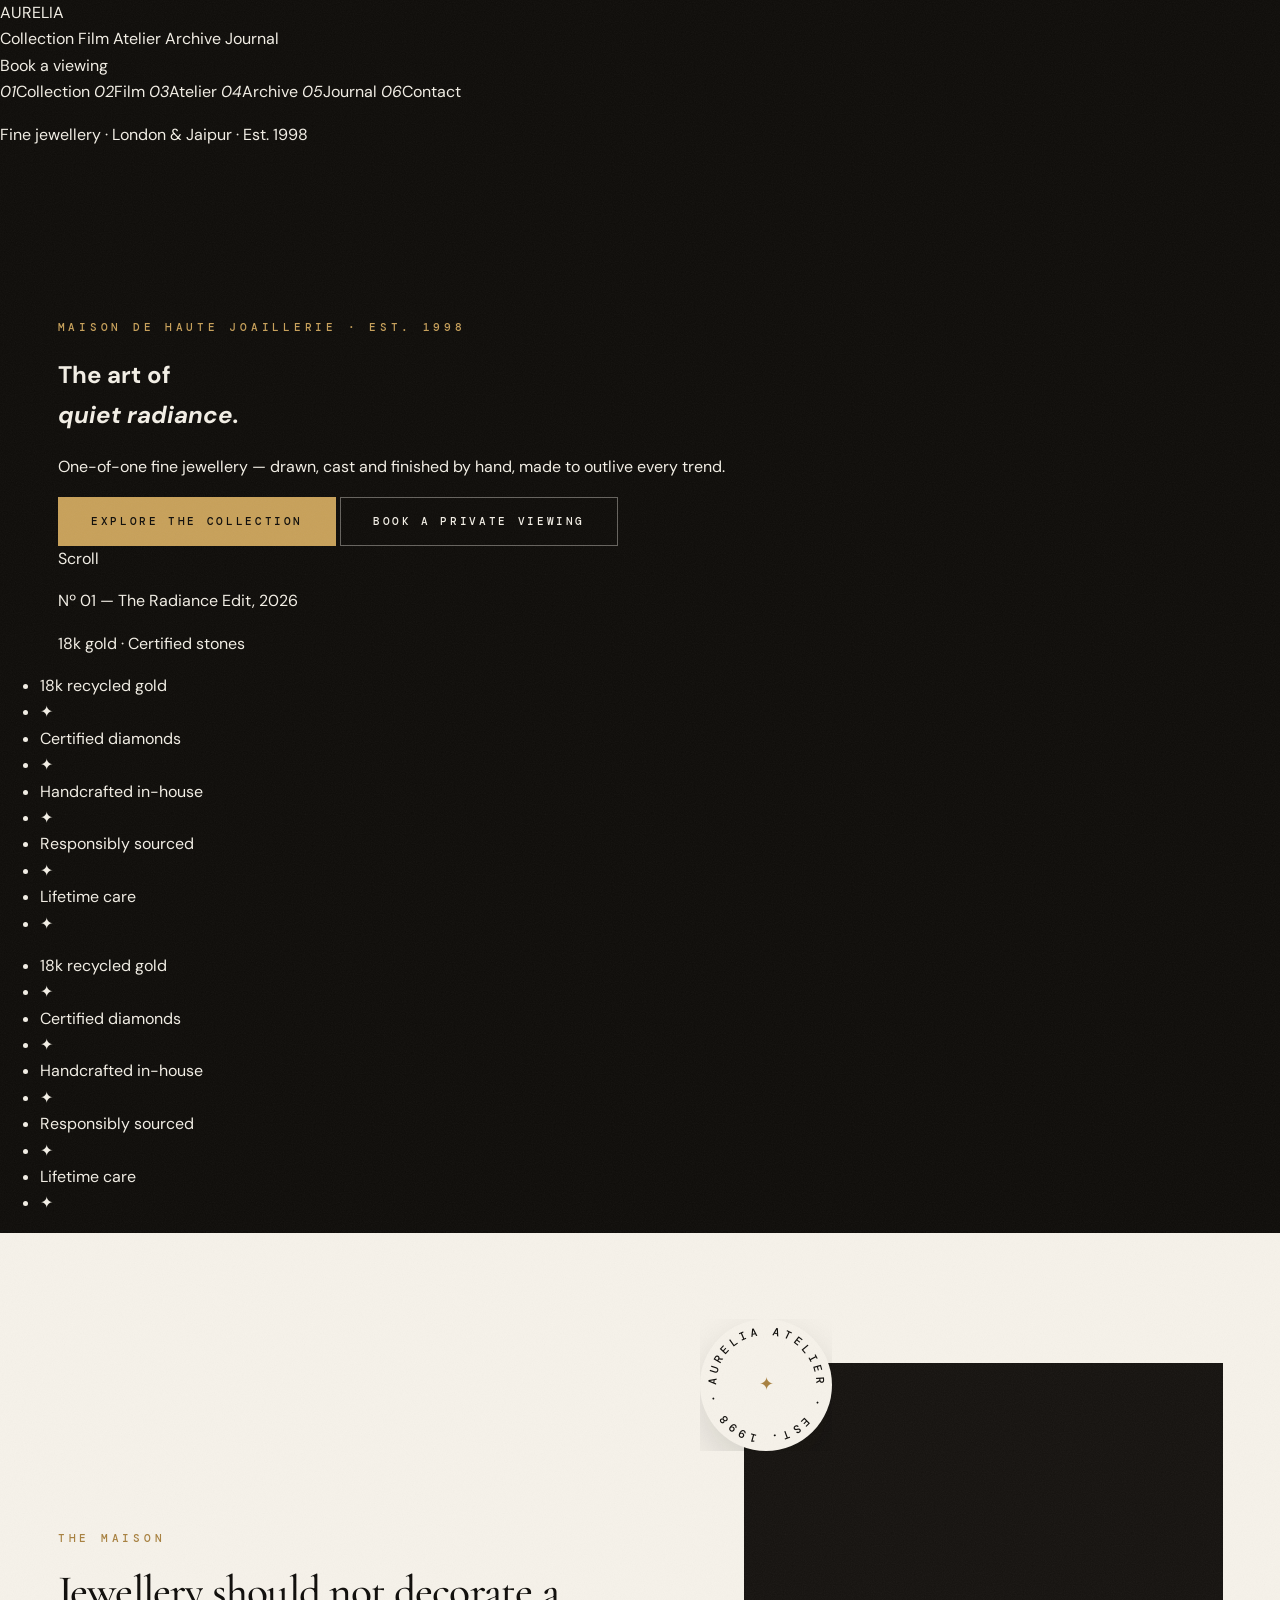
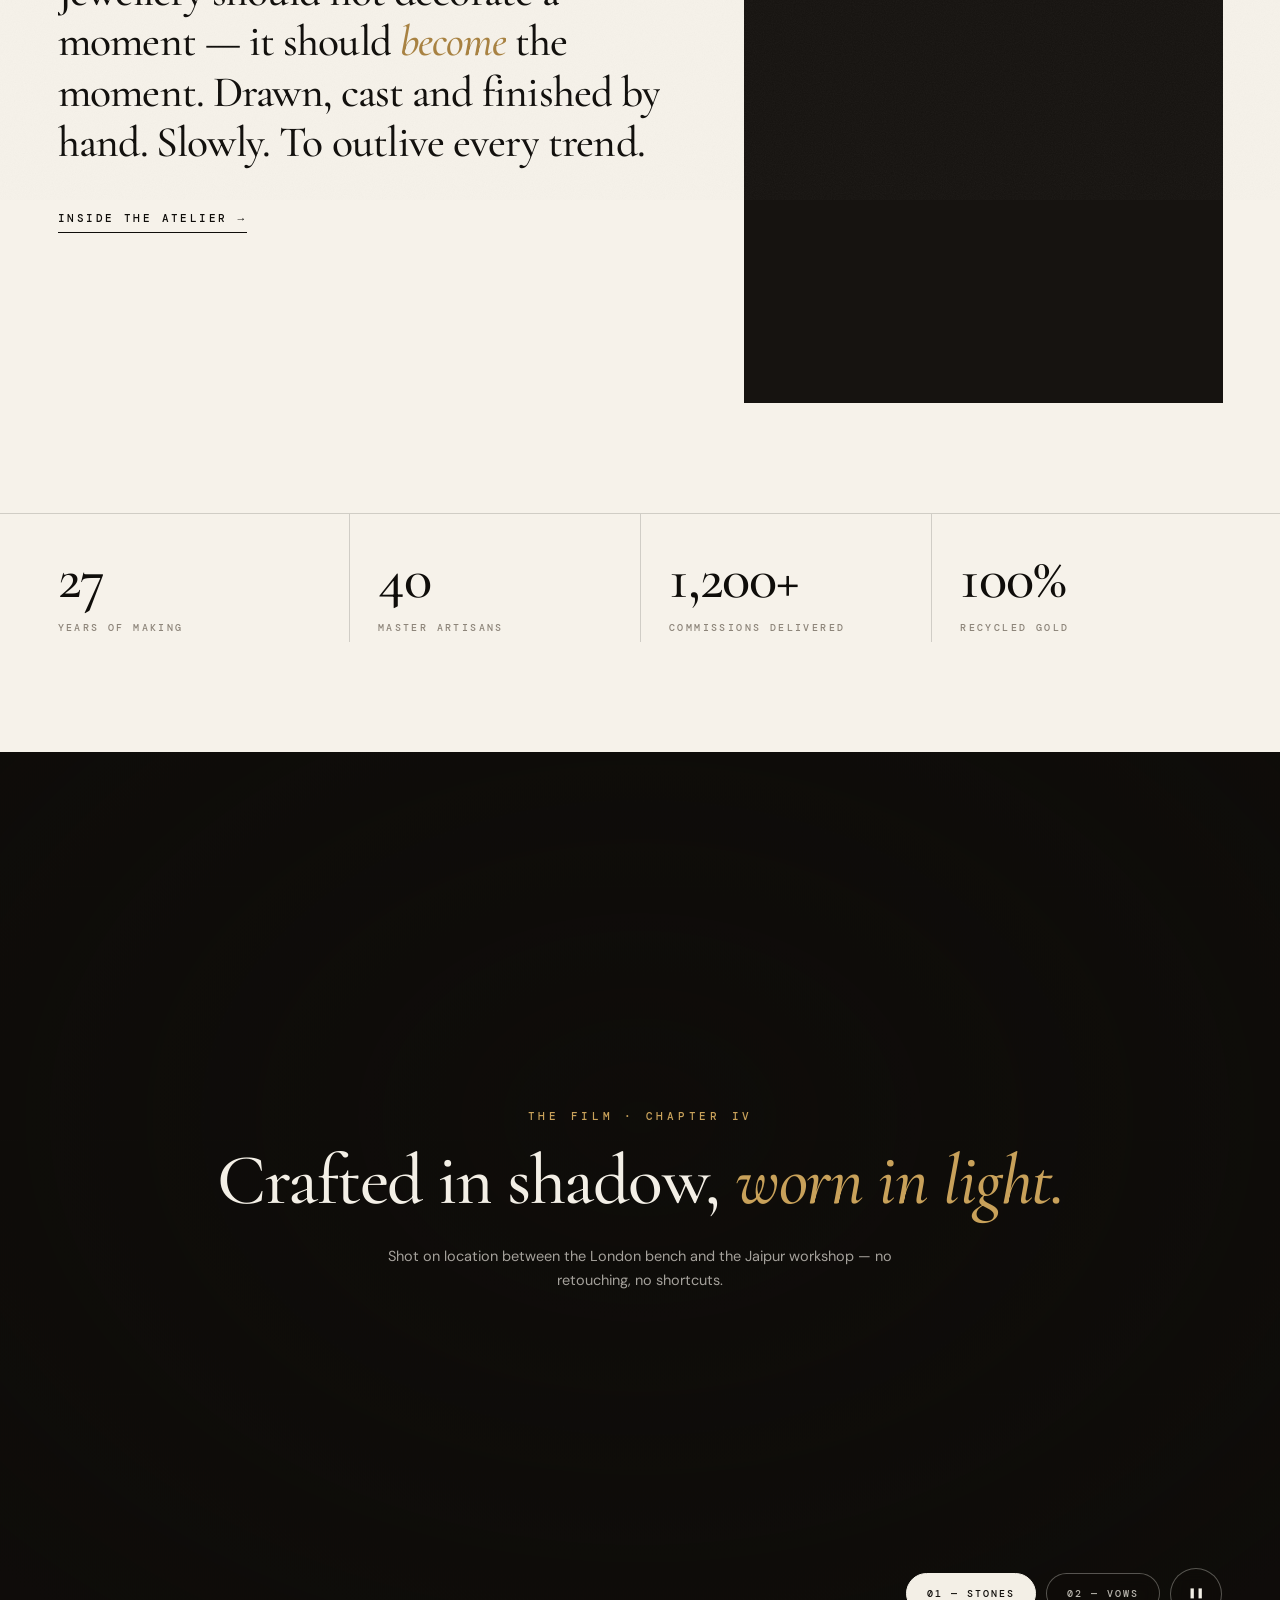
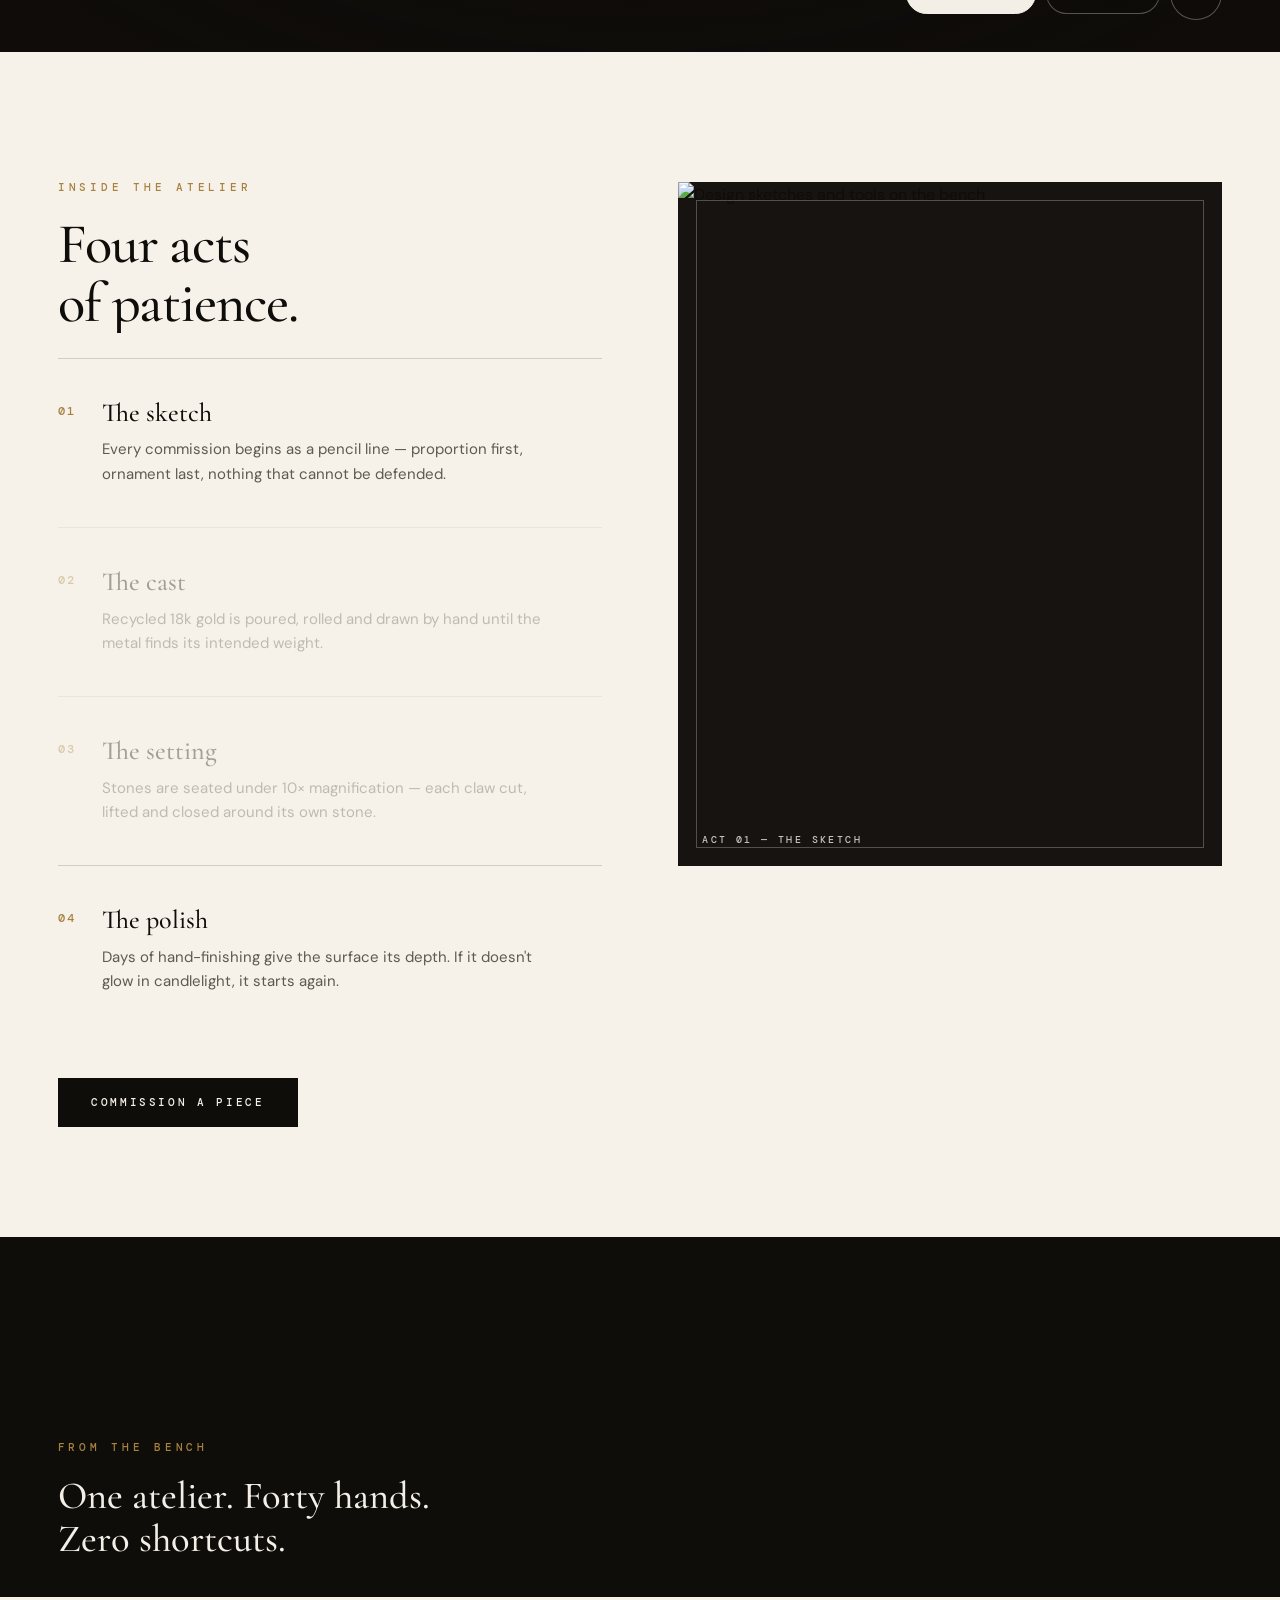
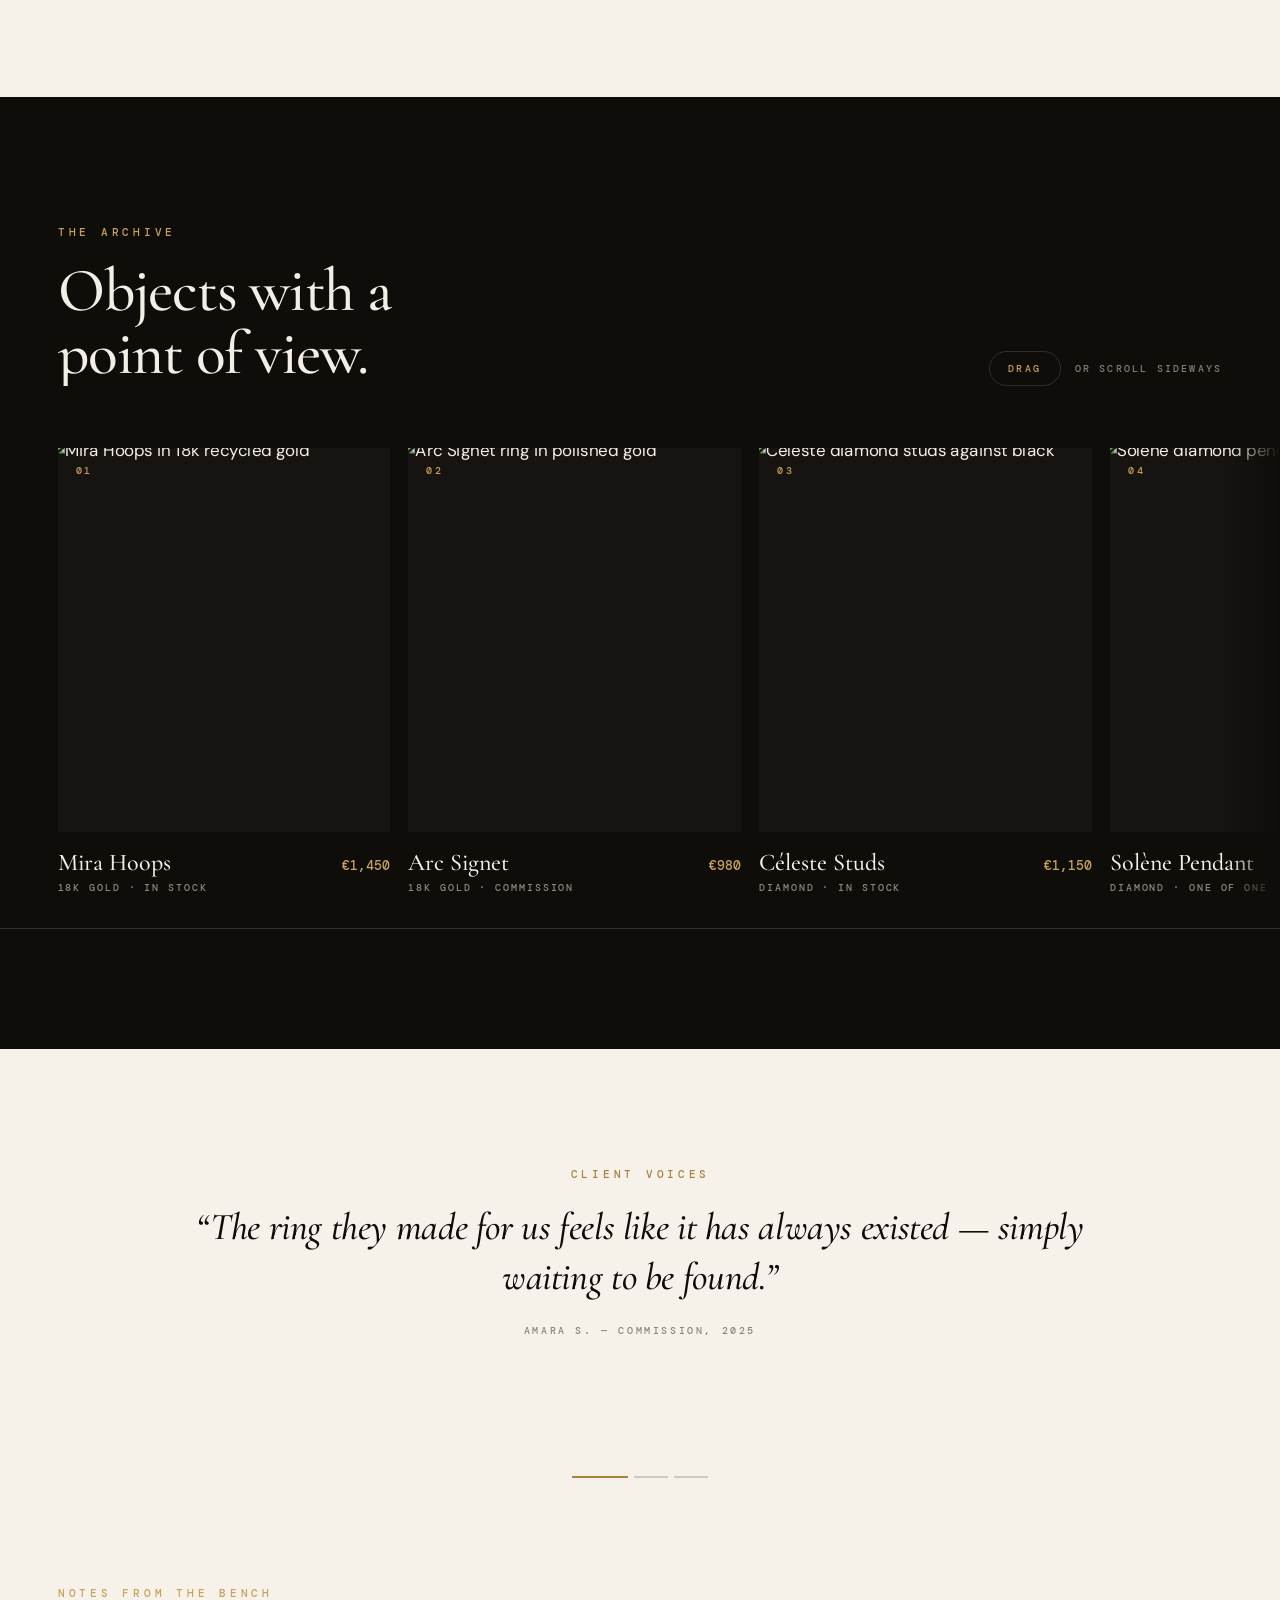
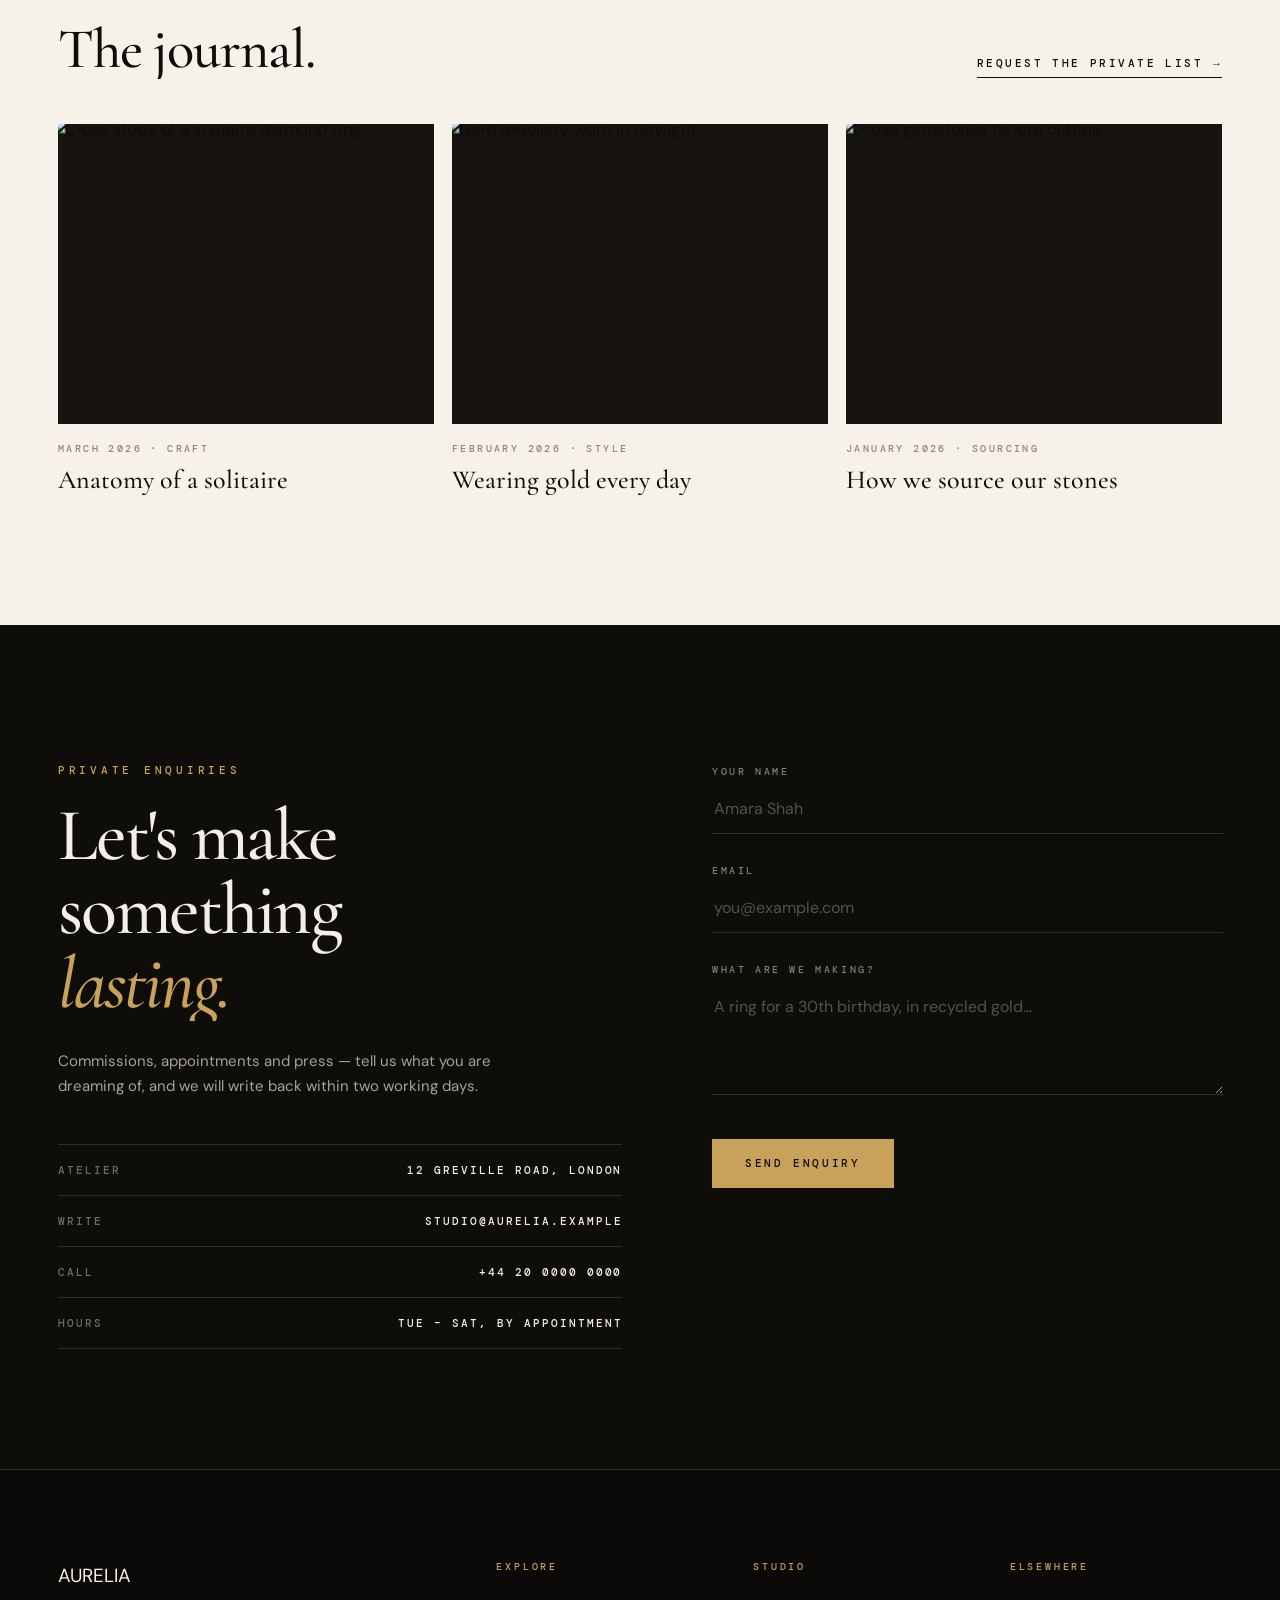
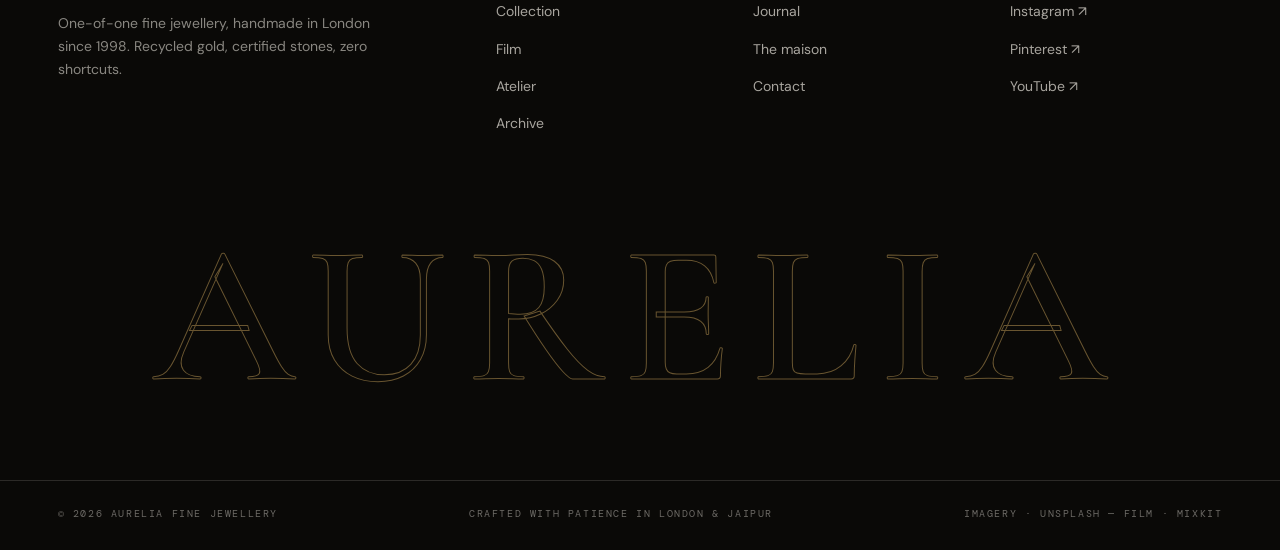
==== index.html @ fa45cbe4 "first commit" ====
<!doctype html>
<html lang="en" class="no-js">
<head>
  <meta charset="UTF-8" />
  <meta name="viewport" content="width=device-width, initial-scale=1.0" />
  <meta name="description" content="Aurelia — one-of-one fine jewellery, handcrafted in our atelier from responsibly sourced gold and certified stones." />
  <meta name="theme-color" content="#0f0d0a" />
  <title>AURELIA — Fine Jewellery Atelier</title>
  <link rel="icon" href="data:image/svg+xml,<svg xmlns='http://www.w3.org/2000/svg' viewBox='0 0 100 100'><text y='.9em' font-size='90'>✦</text></svg>" />
  <link rel="preconnect" href="https://fonts.googleapis.com" />
  <link rel="preconnect" href="https://fonts.gstatic.com" crossorigin />
  <link href="https://fonts.googleapis.com/css2?family=Cormorant+Garamond:ital,wght@0,400;0,500;0,600;1,400;1,500&family=DM+Mono:wght@400;500&family=DM+Sans:wght@400;500&display=swap" rel="stylesheet" />
  <link rel="stylesheet" href="style.css" />
  <script>document.documentElement.classList.remove("no-js");setTimeout(function(){document.body.classList.remove("is-loading");document.body.classList.add("is-loaded")},3800);</script>
</head>
<body class="is-loading">
  <a class="skip-link" href="#collections">Skip to content</a>

  <!-- Preloader -->
  <div class="preloader" id="preloader" aria-hidden="true">
    <div class="preloader-brand">
      <span class="preloader-letter" style="--i:0">A</span>
      <span class="preloader-letter" style="--i:1">U</span>
      <span class="preloader-letter" style="--i:2">R</span>
      <span class="preloader-letter" style="--i:3">E</span>
      <span class="preloader-letter" style="--i:4">L</span>
      <span class="preloader-letter" style="--i:5">I</span>
      <span class="preloader-letter" style="--i:6">A</span>
    </div>
    <div class="preloader-line"><span id="preloaderBar"></span></div>
    <p class="preloader-count" id="preloaderCount">00</p>
  </div>

  <!-- Film grain -->
  <div class="grain" aria-hidden="true"></div>

  <!-- Custom cursor -->
  <div class="cursor-dot" aria-hidden="true"></div>
  <div class="cursor-ring" aria-hidden="true"><span class="cursor-label"></span></div>

  <!-- Scroll progress -->
  <div class="scroll-progress" aria-hidden="true"><span id="scrollProgress"></span></div>

  <!-- Header -->
  <header class="site-header" id="siteHeader">
    <a class="wordmark" href="#top">AURELIA</a>
    <nav class="desktop-nav" aria-label="Primary">
      <a href="#collections">Collection</a>
      <a href="#film">Film</a>
      <a href="#atelier">Atelier</a>
      <a href="#archive">Archive</a>
      <a href="#journal">Journal</a>
    </nav>
    <div class="header-right">
      <a class="header-cta" href="#contact" data-magnetic>Book a viewing</a>
      <button class="menu-toggle" id="menuToggle" aria-label="Open menu" aria-expanded="false" aria-controls="mobileMenu"><span></span><span></span></button>
    </div>
  </header>

  <!-- Mobile menu -->
  <nav class="mobile-menu" id="mobileMenu" aria-label="Mobile navigation">
    <a href="#collections" style="--i:0"><em>01</em>Collection</a>
    <a href="#film" style="--i:1"><em>02</em>Film</a>
    <a href="#atelier" style="--i:2"><em>03</em>Atelier</a>
    <a href="#archive" style="--i:3"><em>04</em>Archive</a>
    <a href="#journal" style="--i:4"><em>05</em>Journal</a>
    <a href="#contact" style="--i:5"><em>06</em>Contact</a>
    <p class="mobile-menu-note">Fine jewellery · London &amp; Jaipur · Est. 1998</p>
  </nav>

  <main id="top">
    <!-- Hero -->
    <section class="hero">
      <div class="hero-media" data-parallax="0.1" aria-hidden="true">
        <video class="hero-video" autoplay muted loop playsinline preload="auto" poster="https://images.unsplash.com/photo-1535632066927-ab7c9ab60908?auto=format&fit=crop&w=1600&q=80">
          <source src="https://assets.mixkit.co/videos/36197/36197-720.mp4" type="video/mp4" />
        </video>
        <div class="hero-veil"></div>
      </div>
      <div class="hero-inner container">
        <p class="eyebrow" data-hero style="--i:1">Maison de haute joaillerie · Est. 1998</p>
        <h1 class="hero-title" data-hero style="--i:2">The art of<br /><em>quiet radiance.</em></h1>
        <p class="hero-sub" data-hero style="--i:3">One-of-one fine jewellery — drawn, cast and finished by hand, made to outlive every trend.</p>
        <div class="hero-actions" data-hero style="--i:4">
          <a class="btn btn-gold" href="#collections" data-magnetic><span>Explore the collection</span></a>
          <a class="btn btn-ghost" href="#contact" data-magnetic><span>Book a private viewing</span></a>
        </div>
      </div>
      <div class="hero-foot container">
        <div class="scroll-cue" data-hero style="--i:5"><span class="scroll-cue-line"></span>Scroll</div>
        <p class="hero-foot-note" data-hero style="--i:6">Nº 01 — The Radiance Edit, 2026</p>
        <p class="hero-foot-note" data-hero style="--i:7">18k gold · Certified stones</p>
      </div>
    </section>
<!-- Gold marquee -->
    <div class="marquee" aria-hidden="true">
      <div class="marquee-track">
        <ul>
          <li>18k recycled gold</li><li class="m-sep">✦</li>
          <li>Certified diamonds</li><li class="m-sep">✦</li>
          <li>Handcrafted in-house</li><li class="m-sep">✦</li>
          <li>Responsibly sourced</li><li class="m-sep">✦</li>
          <li>Lifetime care</li><li class="m-sep">✦</li>
        </ul>
        <ul aria-hidden="true">
          <li>18k recycled gold</li><li class="m-sep">✦</li>
          <li>Certified diamonds</li><li class="m-sep">✦</li>
          <li>Handcrafted in-house</li><li class="m-sep">✦</li>
          <li>Responsibly sourced</li><li class="m-sep">✦</li>
          <li>Lifetime care</li><li class="m-sep">✦</li>
        </ul>
      </div>
    </div>

    <!-- Manifesto -->
    <section class="manifesto" id="studio">
      <div class="container manifesto-grid">
        <div class="manifesto-copy">
          <p class="eyebrow" data-reveal>The maison</p>
          <h2 class="manifesto-statement" data-split>Jewellery should not decorate a moment — it should <em>become</em> the moment. Drawn, cast and finished by hand. Slowly. To outlive every trend.</h2>
          <a class="text-link" href="#atelier" data-reveal style="--d:.15s">Inside the atelier <span>→</span></a>
        </div>
        <div class="manifesto-media">
          <div class="media" data-reveal="clip">
            <img class="px-img" data-parallax="0.06" src="https://images.unsplash.com/photo-1608042314453-ae338d80c427?auto=format&fit=crop&w=1100&q=85" alt="Fine gold necklace worn against skin" loading="lazy" />
          </div>
          <div class="badge" data-reveal style="--d:.35s" aria-hidden="true">
            <svg viewBox="0 0 100 100">
              <defs><path id="badgeCircle" d="M50,50 m-38,0 a38,38 0 1,1 76,0 a38,38 0 1,1 -76,0" /></defs>
              <text><textPath href="#badgeCircle">AURELIA ATELIER · EST. 1998 · LONDON ·&#160;</textPath></text>
            </svg>
            <span class="badge-core">✦</span>
          </div>
        </div>
      </div>
      <div class="container stats" data-reveal>
        <div class="stat"><b><span data-count="27">0</span></b><span class="stat-label">Years of making</span></div>
        <div class="stat"><b><span data-count="40">0</span></b><span class="stat-label">Master artisans</span></div>
        <div class="stat"><b><span data-count="1200" data-suffix="+">0</span></b><span class="stat-label">Commissions delivered</span></div>
        <div class="stat"><b><span data-count="100" data-suffix="%">0</span></b><span class="stat-label">Recycled gold</span></div>
      </div>
    </section>
    <!-- Film -->
    <section class="film" id="film">
      <div class="film-media" data-parallax="0.08">
        <video class="film-video is-active" muted loop playsinline preload="metadata" poster="https://images.unsplash.com/photo-1602173574767-37ac01994b2a?auto=format&fit=crop&w=1600&q=80">
          <source src="https://assets.mixkit.co/videos/2865/2865-1080.mp4" type="video/mp4" />
        </video>
        <video class="film-video" muted loop playsinline preload="none" poster="https://images.unsplash.com/photo-1596944924616-7b38e7cfac36?auto=format&fit=crop&w=1600&q=80">
          <source src="https://assets.mixkit.co/videos/5210/5210-1080.mp4" type="video/mp4" />
        </video>
        <div class="film-veil"></div>
      </div>
      <div class="film-inner">
        <p class="eyebrow" data-reveal>The film · Chapter IV</p>
        <h2 class="film-quote" data-split>Crafted in shadow, <em>worn in light.</em></h2>
        <p class="film-sub" data-reveal style="--d:.2s">Shot on location between the London bench and the Jaipur workshop — no retouching, no shortcuts.</p>
      </div>
      <div class="film-controls">
        <button class="film-chip is-active" data-chapter="0">01 — Stones</button>
        <button class="film-chip" data-chapter="1">02 — Vows</button>
        <button class="film-play" id="filmPlay" aria-label="Pause film">❚❚</button>
      </div>
    </section>

    <!-- Atelier -->
    <section class="atelier" id="atelier">
      <div class="container atelier-grid">
        <div class="atelier-steps">
          <p class="eyebrow" data-reveal>Inside the atelier</p>
          <h2 data-reveal style="--d:.08s">Four acts<br />of patience.</h2>
          <ol class="a-list">
            <li class="a-step is-active" data-step>
              <span class="a-index">01</span>
              <div><h3>The sketch</h3><p>Every commission begins as a pencil line — proportion first, ornament last, nothing that cannot be defended.</p></div>
            </li>
            <li class="a-step" data-step>
              <span class="a-index">02</span>
              <div><h3>The cast</h3><p>Recycled 18k gold is poured, rolled and drawn by hand until the metal finds its intended weight.</p></div>
            </li>
            <li class="a-step" data-step>
              <span class="a-index">03</span>
              <div><h3>The setting</h3><p>Stones are seated under 10× magnification — each claw cut, lifted and closed around its own stone.</p></div>
            </li>
            <li class="a-step" data-step>
              <span class="a-index">04</span>
              <div><h3>The polish</h3><p>Days of hand-finishing give the surface its depth. If it doesn't glow in candlelight, it starts again.</p></div>
            </li>
          </ol>
          <div class="atelier-cta" data-reveal>
            <a class="btn btn-dark" href="#contact" data-magnetic><span>Commission a piece</span></a>
          </div>
        </div>
        <div class="atelier-stage-wrap">
          <div class="atelier-stage">
            <figure class="a-pane is-active" data-pane>
              <img src="https://images.unsplash.com/photo-1584302179602-e4c3d3fd629d?auto=format&fit=crop&w=1200&q=85" alt="Design sketches and tools on the bench" loading="lazy" />
              <figcaption>Act 01 — The sketch</figcaption>
            </figure>
            <figure class="a-pane" data-pane>
              <img src="https://images.unsplash.com/photo-1605100804763-247f67b3557e?auto=format&fit=crop&w=1200&q=85" alt="Gold taking shape on the workbench" loading="lazy" />
              <figcaption>Act 02 — The cast</figcaption>
            </figure>
            <figure class="a-pane" data-pane>
              <img src="https://images.unsplash.com/photo-1633934542430-0905ccb5f050?auto=format&fit=crop&w=1200&q=85" alt="A stone being set by hand" loading="lazy" />
              <figcaption>Act 03 — The setting</figcaption>
            </figure>
            <figure class="a-pane" data-pane>
              <img src="https://images.unsplash.com/photo-1611652022419-a9419f74343d?auto=format&fit=crop&w=1200&q=85" alt="Polished gold pieces catching the light" loading="lazy" />
              <figcaption>Act 04 — The polish</figcaption>
            </figure>
          </div>
        </div>
      </div>
      <div class="craft-strip" data-reveal="clip">
        <video autoplay muted loop playsinline preload="metadata" poster="https://images.unsplash.com/photo-1573408301185-9146fe634ad0?auto=format&fit=crop&w=1600&q=80" aria-hidden="true">
          <source src="https://assets.mixkit.co/videos/49163/49163-720.mp4" type="video/mp4" />
        </video>
        <div class="craft-caption">
          <p class="eyebrow">From the bench</p>
          <h3>One atelier. Forty hands. Zero shortcuts.</h3>
        </div>
      </div>
    </section>
    <!-- Archive -->
    <section class="archive" id="archive">
      <div class="container archive-head">
        <div>
          <p class="eyebrow" data-reveal>The archive</p>
          <h2 data-reveal style="--d:.08s">Objects with a<br />point of view.</h2>
        </div>
        <p class="archive-hint" data-reveal style="--d:.16s"><span class="drag-pill">Drag</span> or scroll sideways</p>
      </div>
      <div class="archive-track" id="archiveTrack" data-cursor="Drag">
        <article class="a-card" data-lightbox data-cursor="View" data-cap="Mira Hoops — 18k recycled gold">
          <div class="a-media"><span class="a-num">01</span><img src="https://images.unsplash.com/photo-1515562141207-7a88fb7ce338?auto=format&fit=crop&w=900&q=85" alt="Mira Hoops in 18k recycled gold" loading="lazy" /></div>
          <div class="a-meta"><div><h3>Mira Hoops</h3><p>18k gold · In stock</p></div><span class="a-price">€1,450</span></div>
        </article>
        <article class="a-card" data-lightbox data-cursor="View" data-cap="Arc Signet — 18k gold commission">
          <div class="a-media"><span class="a-num">02</span><img src="https://images.unsplash.com/photo-1601821765780-754fa98637c1?auto=format&fit=crop&w=900&q=85" alt="Arc Signet ring in polished gold" loading="lazy" /></div>
          <div class="a-meta"><div><h3>Arc Signet</h3><p>18k gold · Commission</p></div><span class="a-price">€980</span></div>
        </article>
        <article class="a-card" data-lightbox data-cursor="View" data-cap="Céleste Studs — rose-cut diamonds">
          <div class="a-media"><span class="a-num">03</span><img src="https://images.unsplash.com/photo-1603974372039-adc49044b6bd?auto=format&fit=crop&w=900&q=85" alt="Céleste diamond studs against black" loading="lazy" /></div>
          <div class="a-meta"><div><h3>Céleste Studs</h3><p>Diamond · In stock</p></div><span class="a-price">€1,150</span></div>
        </article>
        <article class="a-card" data-lightbox data-cursor="View" data-cap="Solène Pendant — diamond, one of one">
          <div class="a-media"><span class="a-num">04</span><img src="https://images.unsplash.com/photo-1620656798579-1984d9e87df7?auto=format&fit=crop&w=900&q=85" alt="Solène diamond pendant on a fine chain" loading="lazy" /></div>
          <div class="a-meta"><div><h3>Solène Pendant</h3><p>Diamond · One of one</p></div><span class="a-price">€2,900</span></div>
        </article>
        <article class="a-card" data-lightbox data-cursor="View" data-cap="Étoile Ring — diamond pavé">
          <div class="a-media"><span class="a-num">05</span><img src="https://images.unsplash.com/photo-1596944924616-7b38e7cfac36?auto=format&fit=crop&w=900&q=85" alt="Étoile pavé ring presented in a box" loading="lazy" /></div>
          <div class="a-meta"><div><h3>Étoile Ring</h3><p>Diamond pavé · In stock</p></div><span class="a-price">€3,400</span></div>
        </article>
        <article class="a-card" data-lightbox data-cursor="View" data-cap="Vesper Bangle — 18k gold">
          <div class="a-media"><span class="a-num">06</span><img src="https://images.unsplash.com/photo-1611085583191-a3b181a88401?auto=format&fit=crop&w=900&q=85" alt="Vesper gold bangle on the wrist" loading="lazy" /></div>
          <div class="a-meta"><div><h3>Vesper Bangle</h3><p>18k gold · In stock</p></div><span class="a-price">€1,750</span></div>
        </article>
        <article class="a-card" data-lightbox data-cursor="View" data-cap="Noor Chain — 18k gold">
          <div class="a-media"><span class="a-num">07</span><img src="https://images.unsplash.com/photo-1602752250015-52934bc45613?auto=format&fit=crop&w=900&q=85" alt="Noor gold chain necklace" loading="lazy" /></div>
          <div class="a-meta"><div><h3>Noor Chain</h3><p>18k gold · In stock</p></div><span class="a-price">€1,250</span></div>
        </article>
      </div>
      <div class="container archive-progress"><span id="archiveBar"></span></div>
    </section>
<!-- Testimonials -->
    <section class="testimonials" id="voices">
      <div class="container">
        <p class="eyebrow" data-reveal>Client voices</p>
        <div class="t-stage" id="tStage">
          <figure class="t-slide is-active">
            <blockquote>“The ring they made for us feels like it has always existed — simply waiting to be found.”</blockquote>
            <figcaption>Amara S. — Commission, 2025</figcaption>
          </figure>
          <figure class="t-slide">
            <blockquote>“Quiet, exact, and impossibly comfortable. Two years on, I have not once taken it off.”</blockquote>
            <figcaption>Elena R. — Private client</figcaption>
          </figure>
          <figure class="t-slide">
            <blockquote>“Aurelia melted three generations of gold into one necklace. There wasn't a dry eye in the room.”</blockquote>
            <figcaption>Devika &amp; Arjun — Wedding collection</figcaption>
          </figure>
        </div>
        <div class="t-dots" id="tDots">
          <button class="is-active" aria-label="Show voice 1"></button>
          <button aria-label="Show voice 2"></button>
          <button aria-label="Show voice 3"></button>
        </div>
      </div>
    </section>

    <!-- Journal -->
    <section class="journal" id="journal">
      <div class="container">
        <div class="journal-head">
          <div>
            <p class="eyebrow" data-reveal>Notes from the bench</p>
            <h2 data-reveal style="--d:.08s">The journal.</h2>
          </div>
          <a class="text-link" href="#contact" data-reveal style="--d:.14s">Request the private list <span>→</span></a>
        </div>
        <div class="j-grid">
          <article class="j-card" data-lightbox data-cursor="Read" data-cap="Anatomy of a solitaire — The Journal" data-reveal>
            <div class="j-media"><img src="https://images.unsplash.com/photo-1605101100278-5d1deb2b6498?auto=format&fit=crop&w=1000&q=85" alt="Close study of a solitaire diamond ring" loading="lazy" /></div>
            <span class="j-date">March 2026 · Craft</span>
            <h3>Anatomy of a solitaire</h3>
          </article>
          <article class="j-card" data-lightbox data-cursor="Read" data-cap="Wearing gold every day — The Journal" data-reveal style="--d:.1s">
            <div class="j-media"><img src="https://images.unsplash.com/photo-1617038220319-276d3cfab638?auto=format&fit=crop&w=1000&q=85" alt="Gold jewellery worn in daylight" loading="lazy" /></div>
            <span class="j-date">February 2026 · Style</span>
            <h3>Wearing gold every day</h3>
          </article>
          <article class="j-card" data-lightbox data-cursor="Read" data-cap="How we source our stones — The Journal" data-reveal style="--d:.2s">
            <div class="j-media"><img src="https://images.unsplash.com/photo-1600003263720-95b45a4035d5?auto=format&fit=crop&w=1000&q=85" alt="Loose gemstones before cutting" loading="lazy" /></div>
            <span class="j-date">January 2026 · Sourcing</span>
            <h3>How we source our stones</h3>
          </article>
        </div>
      </div>
    </section>
<!-- Contact -->
    <section class="contact" id="contact">
      <div class="container contact-grid">
        <div class="contact-copy">
          <p class="eyebrow" data-reveal>Private enquiries</p>
          <h2 data-reveal style="--d:.08s">Let's make something<br /><em>lasting.</em></h2>
          <p class="contact-sub" data-reveal style="--d:.14s">Commissions, appointments and press — tell us what you are dreaming of, and we will write back within two working days.</p>
          <div class="c-rows" data-reveal style="--d:.2s">
            <div class="c-row"><span>Atelier</span><p>12 Greville Road, London</p></div>
            <div class="c-row"><span>Write</span><a href="mailto:studio@aurelia.example">studio@aurelia.example</a></div>
            <div class="c-row"><span>Call</span><a href="tel:+442000000000">+44 20 0000 0000</a></div>
            <div class="c-row"><span>Hours</span><p>Tue – Sat, by appointment</p></div>
          </div>
        </div>
        <form class="contact-form" id="contactForm" data-reveal style="--d:.15s">
          <div class="form-fields">
            <div class="field">
              <label for="cfName">Your name</label>
              <input id="cfName" name="name" type="text" placeholder="Amara Shah" autocomplete="name" required />
            </div>
            <div class="field">
              <label for="cfEmail">Email</label>
              <input id="cfEmail" name="email" type="email" placeholder="you@example.com" autocomplete="email" required />
            </div>
            <div class="field">
              <label for="cfMsg">What are we making?</label>
              <textarea id="cfMsg" name="message" rows="4" placeholder="A ring for a 30th birthday, in recycled gold…"></textarea>
            </div>
            <button class="btn btn-gold" type="submit" data-magnetic><span>Send enquiry</span></button>
          </div>
          <p class="form-done" id="formDone" tabindex="-1">Received — thank you. We will write back within two working days.</p>
        </form>
      </div>
    </section>
</main>

  <!-- Footer -->
  <footer>
    <div class="container footer-top">
      <div class="f-brand">
        <a class="wordmark f-mark" href="#top">AURELIA</a>
        <p>One-of-one fine jewellery, handmade in London since 1998. Recycled gold, certified stones, zero shortcuts.</p>
      </div>
      <div class="f-col">
        <h4>Explore</h4>
        <a href="#collections">Collection</a>
        <a href="#film">Film</a>
        <a href="#atelier">Atelier</a>
        <a href="#archive">Archive</a>
      </div>
      <div class="f-col">
        <h4>Studio</h4>
        <a href="#journal">Journal</a>
        <a href="#studio">The maison</a>
        <a href="#contact">Contact</a>
      </div>
      <div class="f-col">
        <h4>Elsewhere</h4>
        <a href="#" rel="noopener">Instagram ↗</a>
        <a href="#" rel="noopener">Pinterest ↗</a>
        <a href="#" rel="noopener">YouTube ↗</a>
      </div>
    </div>
    <a class="footer-word" href="#top" aria-label="Aurelia — back to top">AURELIA</a>
    <div class="container footer-bottom">
      <p>© <span id="year">2026</span> Aurelia Fine Jewellery</p>
      <p>Crafted with patience in London &amp; Jaipur</p>
      <p>Imagery · Unsplash — Film · Mixkit</p>
    </div>
  </footer>

  <button class="to-top" id="toTop" aria-label="Back to top">↑</button>

  <!-- Lightbox -->
  <div class="lightbox" id="lightbox" aria-hidden="true" role="dialog" aria-label="Image viewer">
    <button class="lightbox-close" aria-label="Close">×</button>
    <figure>
      <img id="lightboxImg" alt="" />
      <figcaption id="lightboxCap"></figcaption>
    </figure>
  </div>

  <script src="script.js"></script>
</body>
</html>
---- style.css ----
/* ============================================================
   AURELIA — Fine Jewellery Atelier
   Dark-luxe editorial system · vanilla CSS, no build step
   ============================================================ */

:root{
  --ink:#0f0d0a;
  --ink-2:#161310;
  --ink-3:#1d1915;
  --ivory:#f3efe6;
  --paper:#f6f2ea;
  --gold:#c8a15a;
  --gold-deep:#a8813f;
  --muted:#8d857a;
  --line:rgba(243,239,230,.14);
  --line-dark:rgba(15,13,10,.16);
  --serif:"Cormorant Garamond",Georgia,serif;
  --sans:"DM Sans",Helvetica,Arial,sans-serif;
  --mono:"DM Mono",monospace;
  --ease:cubic-bezier(.19,1,.22,1);
  --ease-io:cubic-bezier(.76,0,.24,1);
}

*,*::before,*::after{box-sizing:border-box}
html{scroll-behavior:smooth;scroll-padding-top:90px}
body{margin:0;background:var(--ink);color:var(--ivory);font:400 16px/1.65 var(--sans);-webkit-font-smoothing:antialiased;overflow-x:clip}
body.is-loading,body.no-scroll,body.menu-open{overflow:hidden}
img{max-width:100%;display:block}
a{color:inherit;text-decoration:none}
button{font:inherit;color:inherit;background:none;border:0;cursor:pointer;padding:0}
::selection{background:var(--gold);color:var(--ink)}
::-webkit-scrollbar{width:10px}
::-webkit-scrollbar-track{background:var(--ink)}
::-webkit-scrollbar-thumb{background:#3a332b;border-radius:8px}
:focus-visible{outline:2px solid var(--gold);outline-offset:3px}

.container{width:min(1560px,100%);margin-inline:auto;padding-inline:4.5vw}
section{position:relative}
.eyebrow{font:500 11px/1 var(--mono);letter-spacing:.34em;text-transform:uppercase;color:var(--gold);margin:0 0 22px}
.sr-only{position:absolute;width:1px;height:1px;padding:0;margin:-1px;overflow:hidden;clip:rect(0 0 0 0);white-space:nowrap;border:0}

/* Skip link */
.skip-link{position:fixed;top:-70px;left:18px;z-index:500;background:var(--gold);color:var(--ink);padding:12px 20px;font:500 11px var(--mono);letter-spacing:.18em;text-transform:uppercase;transition:top .3s}
.skip-link:focus{top:14px}

/* No-JS fallback visibility */
.no-js [data-reveal],.no-js [data-split],.no-js [data-hero]{opacity:1!important;transform:none!important;clip-path:none!important}

/* Reveal on scroll */
[data-reveal]{opacity:0;transform:translateY(36px);transition:opacity 1s var(--ease) var(--d,0s),transform 1.15s var(--ease) var(--d,0s);will-change:opacity,transform}
[data-reveal="left"]{transform:translateX(-46px)}
[data-reveal="right"]{transform:translateX(46px)}
[data-reveal="clip"]{opacity:0;transform:none;clip-path:inset(14% 10% 14% 10%);transition:clip-path 1.25s var(--ease-io) var(--d,0s),opacity .8s ease var(--d,0s)}
[data-reveal].in-view{opacity:1;transform:none;clip-path:inset(0 0 0 0)}

/* Split-word headline reveal */
[data-split] .w{display:inline-block;overflow:hidden;vertical-align:top;padding-bottom:.1em;margin-bottom:-.1em}
[data-split] .wi{display:inline-block;transform:translateY(118%);transition:transform 1.05s var(--ease) calc(var(--wi)*.026s);will-change:transform}
[data-split].in-view .wi{transform:none}
[data-split] em{font-style:italic;color:var(--gold)}

/* Hero intro — plays once the preloader lifts */
.hero [data-hero]{opacity:0;transform:translateY(46px);transition:opacity 1s var(--ease),transform 1.15s var(--ease);transition-delay:calc(.35s + var(--i)*.09s)}
body.is-loaded .hero [data-hero]{opacity:1;transform:none}

/* Buttons */
.btn{position:relative;display:inline-flex;align-items:center;justify-content:center;gap:12px;padding:18px 32px;font:500 11px/1 var(--mono);letter-spacing:.24em;text-transform:uppercase;border:1px solid var(--gold);color:var(--ink);overflow:hidden;transition:color .45s var(--ease),transform .5s var(--ease),border-color .45s;will-change:transform}
.btn span{position:relative;z-index:1}
.btn::before{content:"";position:absolute;inset:0;background:var(--ivory);transform:scaleX(0);transform-origin:left;transition:transform .55s var(--ease-io)}
.btn:hover::before{transform:scaleX(1)}
.btn-gold{background:var(--gold)}
.btn-ghost{color:var(--ivory);border-color:rgba(243,239,230,.38)}
.btn-ghost:hover{color:var(--ink)}
.btn-dark{background:var(--ink);border-color:var(--ink);color:var(--ivory)}
.btn-dark:hover{color:var(--ink)}

.text-link{display:inline-flex;align-items:center;gap:10px;font:500 11px var(--mono);letter-spacing:.22em;text-transform:uppercase;padding-bottom:7px;border-bottom:1px solid currentColor;transition:gap .35s var(--ease),color .35s}
.text-link:hover{gap:18px;color:var(--gold-deep)}
/* Film grain overlay */
.grain{position:fixed;inset:-100%;z-index:98;pointer-events:none;opacity:.05;background-image:url("data:image/svg+xml;utf8,<svg xmlns='http://www.w3.org/2000/svg' width='240' height='240'><filter id='n'><feTurbulence type='fractalNoise' baseFrequency='0.9' numOctaves='2' stitchTiles='stitch'/><feColorMatrix type='saturate' values='0'/></filter><rect width='100%25' height='100%25' filter='url(%23n)'/></svg>");animation:grain 9s steps(10) infinite}
@keyframes grain{0%,100%{transform:translate(0,0)}20%{transform:translate(-2%,2%)}40%{transform:translate(2%,-1%)}60%{transform:translate(-1%,-2%)}80%{transform:translate(2%,2%)}}

/* Preloader */
.preloader{position:fixed;inset:0;z-index:400;background:var(--ink);display:flex;flex-direction:column;align-items:center;justify-content:center;gap:28px;transition:transform 1s var(--ease-io) .05s,visibility 1s .05s}
.preloader.is-done{transform:translateY(-101%);visibility:hidden}
.preloader-brand{display:flex;gap:.3em;overflow:hidden;padding:0 .1em}
.preloader-letter{font:600 clamp(34px,5vw,58px)/1.1 var(--serif);color:var(--ivory);opacity:0;transform:translateY(115%);animation:preLetter .9s var(--ease) forwards;animation-delay:calc(.15s + var(--i)*.07s)}
.preloader-letter:nth-child(2n){color:var(--gold)}
@keyframes preLetter{to{opacity:1;transform:none}}
.preloader-line{width:min(320px,60vw);height:1px;background:rgba(243,239,230,.16)}
.preloader-line span{display:block;height:100%;background:var(--gold);transform:scaleX(0);transform-origin:left;transition:transform .25s linear}
.preloader-count{margin:0;font:500 11px var(--mono);letter-spacing:.34em;color:rgba(243,239,230,.55)}

/* Custom cursor */
.cursor-dot,.cursor-ring{position:fixed;top:0;left:0;z-index:300;pointer-events:none;border-radius:50%;opacity:0;transition:opacity .3s}
body.cursor-active .cursor-dot,body.cursor-active .cursor-ring{opacity:1}
.cursor-dot{width:5px;height:5px;background:var(--gold)}
.cursor-ring{width:34px;height:34px;border:1px solid rgba(200,161,90,.55);display:grid;place-items:center;transition:opacity .3s,width .35s var(--ease),height .35s var(--ease),background .35s,border-color .35s}
.cursor-ring.is-hover{width:54px;height:54px;border-color:rgba(200,161,90,.95)}
.cursor-ring.is-label{width:88px;height:88px;background:var(--ivory);border-color:var(--ivory)}
.cursor-label{font:500 9px var(--mono);letter-spacing:.18em;text-transform:uppercase;color:var(--ink);opacity:0;transition:opacity .25s}
.cursor-ring.is-label .cursor-label{opacity:1}
@media (hover:none),(pointer:coarse){.cursor-dot,.cursor-ring{display:none}}

/* Scroll progress */
.scroll-progress{position:fixed;top:0;left:0;right:0;height:2px;z-index:130;pointer-events:none}
.scroll-progress span{display:block;height:100%;background:linear-gradient(90deg,var(--gold-deep),var(--gold));transform:scaleX(0);transform-origin:left}

/* Magnetic helper */
[data-magnetic]{transition:transform .5s var(--ease),color .45s var(--ease),background .45s var(--ease),border-color .45s var(--ease)}
[data-magnetic].is-magnetic{transition:none}
/* Manifesto */
.manifesto{background:var(--paper);color:var(--ink);padding:130px 0 110px}
.manifesto .eyebrow{color:var(--gold-deep)}
.manifesto-grid{display:grid;grid-template-columns:1.12fr .88fr;gap:6vw;align-items:center}
.manifesto-statement{font:500 clamp(30px,3.4vw,52px)/1.16 var(--serif);letter-spacing:-.02em;margin:0 0 36px}
.manifesto-statement em{color:var(--gold-deep)}
.manifesto-media{position:relative}
.manifesto-media .media{position:relative;overflow:hidden;height:640px;background:var(--ink-2)}
.px-img{position:absolute;left:0;top:-9%;width:100%;height:118%;object-fit:cover;transform:translate3d(0,var(--py,0px),0);will-change:transform}
.badge{position:absolute;top:-44px;left:-44px;z-index:2;width:132px;height:132px;border-radius:50%;background:var(--paper);display:grid;place-items:center;color:var(--ink);box-shadow:0 18px 44px rgba(15,13,10,.14)}
.badge svg{position:absolute;inset:0;width:100%;height:100%;animation:spin 16s linear infinite}
.badge text{font:500 8.6px var(--mono);letter-spacing:.32em;fill:var(--ink);text-transform:uppercase}
.badge-core{font-size:18px;color:var(--gold-deep)}
@keyframes spin{to{transform:rotate(360deg)}}

/* Stats */
.stats{display:grid;grid-template-columns:repeat(4,1fr);margin-top:110px;border-top:1px solid var(--line-dark)}
.stat{padding:36px 28px 8px;border-left:1px solid var(--line-dark)}
.stat:first-child{border-left:0;padding-left:0}
.stat b{display:block;font:500 clamp(42px,4.6vw,72px)/1 var(--serif);letter-spacing:-.02em}
.stat-label{display:block;margin-top:12px;font:500 10px var(--mono);letter-spacing:.24em;text-transform:uppercase;color:var(--muted)}

/* Collections */
.collections{background:var(--paper);color:var(--ink);padding:20px 0 130px}
.c-head{display:flex;justify-content:space-between;align-items:flex-end;gap:30px;margin-bottom:52px}
.c-head h2{font:500 clamp(36px,4.8vw,68px)/1.02 var(--serif);letter-spacing:-.02em;margin:0}
.filters{display:flex;gap:8px;flex-wrap:wrap;justify-content:flex-end}
.f-btn{padding:12px 20px;border:1px solid var(--line-dark);border-radius:999px;font:500 10px var(--mono);letter-spacing:.22em;text-transform:uppercase;color:#6c655a;transition:color .35s,border-color .35s,background .35s}
.f-btn:hover{color:var(--ink);border-color:var(--ink)}
.f-btn.is-active{background:var(--ink);border-color:var(--ink);color:var(--ivory)}
.c-grid{display:grid;grid-template-columns:repeat(12,1fr);gap:16px}
.c-card{position:relative;display:block;overflow:hidden;background:var(--ink-2)}
.c-card.is-hidden{display:none}
.c-card.pop{animation:cardPop .75s var(--ease) both}
@keyframes cardPop{from{opacity:0;transform:translateY(26px) scale(.985)}}
.c-a{grid-column:span 7;height:600px}
.c-b{grid-column:span 5;height:600px}
.c-c,.c-d,.c-e{grid-column:span 4;height:460px}
.c-f{grid-column:span 12;height:440px}
.c-media{position:absolute;inset:0;overflow:hidden}
.c-media img{width:100%;height:100%;object-fit:cover;transform:scale(1.07);transition:transform 1.4s var(--ease)}
.c-card:hover .c-media img{transform:scale(1.15)}
.c-card::after{content:"";position:absolute;inset:0;background:linear-gradient(185deg,rgba(15,13,10,.05) 46%,rgba(15,13,10,.78));pointer-events:none}
.c-meta{position:absolute;left:26px;bottom:24px;z-index:1;color:var(--ivory)}
.c-index{font:500 10px var(--mono);letter-spacing:.26em;color:var(--gold)}
.c-meta h3{font:500 clamp(24px,2.2vw,34px)/1.05 var(--serif);margin:10px 0 6px;letter-spacing:-.01em}
.c-meta p{margin:0;font:500 10px var(--mono);letter-spacing:.2em;text-transform:uppercase;color:rgba(243,239,230,.66)}
.c-arrow{position:absolute;top:22px;right:22px;z-index:1;width:46px;height:46px;border:1px solid rgba(243,239,230,.4);border-radius:50%;display:grid;place-items:center;color:var(--ivory);font-style:normal;opacity:0;transform:translateY(12px);transition:opacity .4s var(--ease),transform .4s var(--ease),background .35s,color .35s,border-color .35s}
.c-card:hover .c-arrow{opacity:1;transform:none;background:var(--gold);border-color:var(--gold);color:var(--ink)}
/* Film */
.film{height:100svh;min-height:660px;overflow:hidden;display:grid;place-items:center;background:var(--ink);isolation:isolate}
.film-media{position:absolute;inset:-10% 0;z-index:-1;transform:translate3d(0,var(--py,0px),0);will-change:transform}
.film-video{position:absolute;inset:0;width:100%;height:100%;object-fit:cover;opacity:0;transition:opacity 1.1s var(--ease);filter:brightness(.85) saturate(.95)}
.film-video.is-active{opacity:1;animation:filmZoom 18s linear infinite alternate}
@keyframes filmZoom{from{transform:scale(1)}to{transform:scale(1.08)}}
.film-veil{position:absolute;inset:0;background:radial-gradient(70% 60% at 50% 45%,rgba(15,13,10,.22),rgba(15,13,10,.8) 100%)}
.film-inner{position:relative;z-index:1;text-align:center;padding:0 4.5vw}
.film-quote{font:500 clamp(36px,5.6vw,88px)/1.04 var(--serif);letter-spacing:-.02em;margin:0}
.film-sub{margin:26px auto 0;max-width:52ch;color:rgba(243,239,230,.66);font-size:14.5px}
.film-controls{position:absolute;z-index:2;bottom:32px;right:4.5vw;display:flex;align-items:center;gap:10px}
.film-chip{padding:13px 20px;border:1px solid rgba(243,239,230,.32);border-radius:999px;font:500 10px var(--mono);letter-spacing:.2em;text-transform:uppercase;color:rgba(243,239,230,.75);background:rgba(15,13,10,.35);-webkit-backdrop-filter:blur(8px);backdrop-filter:blur(8px);transition:background .35s,color .35s,border-color .35s}
.film-chip:hover{border-color:var(--ivory);color:var(--ivory)}
.film-chip.is-active{background:var(--ivory);border-color:var(--ivory);color:var(--ink)}
.film-play{width:52px;height:52px;border-radius:50%;border:1px solid rgba(243,239,230,.32);background:rgba(15,13,10,.35);-webkit-backdrop-filter:blur(8px);backdrop-filter:blur(8px);display:grid;place-items:center;font-size:10px;color:var(--ivory);transition:background .35s,color .35s,border-color .35s}
.film-play:hover{background:var(--gold);color:var(--ink);border-color:var(--gold)}

/* Atelier */
.atelier{background:var(--paper);color:var(--ink);padding:130px 0 100px}
.atelier .eyebrow{color:var(--gold-deep)}
.atelier-grid{display:grid;grid-template-columns:1fr 1fr;gap:6vw;align-items:stretch}
.atelier h2{font:500 clamp(34px,4.4vw,62px)/1.04 var(--serif);letter-spacing:-.02em;margin:0 0 26px}
.a-list{list-style:none;margin:0;padding:0}
.a-step{display:flex;gap:26px;padding:40px 0;border-top:1px solid var(--line-dark);opacity:.36;transition:opacity .5s ease}
.a-step.is-active{opacity:1}
.a-index{font:500 12px/2 var(--mono);letter-spacing:.2em;color:var(--gold-deep)}
.a-step h3{font:500 26px/1.1 var(--serif);margin:0 0 10px}
.a-step p{margin:0;max-width:44ch;color:#5f594f;font-size:15px}
.atelier-cta{margin-top:44px}
.atelier-stage{position:sticky;top:12vh;height:min(76vh,720px);overflow:hidden;background:var(--ink-2)}
.atelier-stage::after{content:"";position:absolute;inset:18px;border:1px solid rgba(243,239,230,.28);pointer-events:none;z-index:2}
.a-pane{position:absolute;inset:0;margin:0;opacity:0;transform:scale(1.06);transition:opacity .9s var(--ease),transform 1.4s var(--ease)}
.a-pane.is-active{opacity:1;transform:none}
.a-pane img{width:100%;height:100%;object-fit:cover}
.a-pane figcaption{position:absolute;left:24px;bottom:20px;z-index:3;font:500 10px var(--mono);letter-spacing:.24em;text-transform:uppercase;color:rgba(243,239,230,.8)}

/* Craft strip */
.craft-strip{position:relative;height:360px;margin-top:110px;overflow:hidden;background:var(--ink)}
.craft-strip video{width:100%;height:100%;object-fit:cover;filter:brightness(.72)}
.craft-strip::after{content:"";position:absolute;inset:0;background:linear-gradient(90deg,rgba(15,13,10,.72),rgba(15,13,10,.12) 60%)}
.craft-caption{position:absolute;left:4.5vw;bottom:36px;z-index:1;color:var(--ivory)}
.craft-caption h3{font:500 clamp(24px,3vw,42px)/1.12 var(--serif);margin:0;max-width:24ch}
/* Archive */
.archive{background:var(--ink);padding:130px 0 120px}
.archive-head{display:flex;justify-content:space-between;align-items:flex-end;gap:26px;margin-bottom:54px}
.archive-head h2{font:500 clamp(36px,4.8vw,68px)/1.02 var(--serif);letter-spacing:-.02em;margin:0}
.archive-hint{display:flex;align-items:center;gap:14px;margin:0;font:500 10px var(--mono);letter-spacing:.22em;text-transform:uppercase;color:rgba(243,239,230,.5)}
.drag-pill{display:inline-block;padding:10px 18px;border:1px solid var(--line);border-radius:999px;color:var(--gold);letter-spacing:.24em}
.archive-track{display:flex;gap:18px;overflow-x:auto;padding:8px 4.5vw 28px;cursor:grab;scrollbar-width:none;-webkit-overflow-scrolling:touch;-webkit-mask-image:linear-gradient(90deg,transparent,#000 4%,#000 96%,transparent);mask-image:linear-gradient(90deg,transparent,#000 4%,#000 96%,transparent)}
.archive-track::-webkit-scrollbar{display:none}
.archive-track.is-dragging{cursor:grabbing}
.a-card{flex:0 0 auto;width:clamp(280px,26vw,390px);position:relative}
.a-media{position:relative;height:clamp(330px,30vw,440px);overflow:hidden;background:var(--ink-2)}
.a-media img{width:100%;height:100%;object-fit:cover;transform:scale(1.06);transition:transform 1.2s var(--ease)}
.a-card:hover .a-media img{transform:scale(1.14)}
.a-num{position:absolute;top:16px;left:18px;z-index:1;font:500 10px var(--mono);letter-spacing:.26em;color:var(--gold)}
.a-meta{display:flex;justify-content:space-between;align-items:baseline;gap:14px;padding-top:18px}
.a-meta h3{font:500 24px/1.1 var(--serif);margin:0}
.a-meta p{margin:6px 0 0;font:500 9.5px var(--mono);letter-spacing:.2em;text-transform:uppercase;color:rgba(243,239,230,.55)}
.a-price{font:500 13px var(--mono);color:var(--gold);white-space:nowrap}
.archive-progress{height:1px;background:var(--line);position:relative;margin-top:6px}
.archive-progress span{position:absolute;inset:0;background:var(--gold);transform:scaleX(0);transform-origin:left;transition:transform .2s linear}

/* Testimonials */
.testimonials{background:var(--paper);color:var(--ink);padding:120px 0 110px;text-align:center}
.testimonials .eyebrow{color:var(--gold-deep)}
.t-stage{position:relative;min-height:240px;max-width:920px;margin:6px auto 34px}
.t-slide{position:absolute;inset:0;margin:0;opacity:0;transform:translateY(26px);transition:opacity .7s var(--ease),transform .7s var(--ease);pointer-events:none}
.t-slide.is-active{position:relative;opacity:1;transform:none;pointer-events:auto}
.t-slide blockquote{font:500 italic clamp(22px,3vw,38px)/1.32 var(--serif);letter-spacing:-.01em;margin:0 0 22px}
.t-slide figcaption{font:500 10px var(--mono);letter-spacing:.26em;text-transform:uppercase;color:var(--muted)}
.t-dots{display:flex;justify-content:center;gap:6px}
.t-dots button{width:34px;height:2px;background:rgba(15,13,10,.18);border-radius:0;transition:width .4s var(--ease),background .3s}
.t-dots button.is-active{width:56px;background:var(--gold-deep)}

/* Journal */
.journal{background:var(--paper);color:var(--ink);padding:0 0 130px}
.journal-head{display:flex;justify-content:space-between;align-items:flex-end;gap:26px;margin-bottom:46px}
.journal-head h2{font:500 clamp(34px,4.4vw,62px)/1.02 var(--serif);letter-spacing:-.02em;margin:0}
.journal .text-link{color:var(--ink)}
.j-grid{display:grid;grid-template-columns:repeat(3,1fr);gap:18px}
.j-card{position:relative;cursor:pointer}
.j-media{position:relative;height:300px;overflow:hidden;background:var(--ink-2)}
.j-media img{width:100%;height:100%;object-fit:cover;transform:scale(1.05);transition:transform 1.2s var(--ease)}
.j-card:hover .j-media img{transform:scale(1.12)}
.j-media::after{content:"";position:absolute;inset:0;background:rgba(15,13,10,.14);opacity:0;transition:opacity .4s}
.j-card:hover .j-media::after{opacity:1}
.j-date{display:block;margin-top:18px;font:500 10px var(--mono);letter-spacing:.24em;text-transform:uppercase;color:var(--muted)}
.j-card h3{font:500 26px/1.15 var(--serif);margin:10px 0 0;transition:color .3s}
.j-card:hover h3{color:var(--gold-deep)}
/* Contact */
.contact{background:var(--ink);padding:140px 0 120px}
.contact-grid{display:grid;grid-template-columns:1.05fr .95fr;gap:7vw;align-items:start}
.contact h2{font:500 clamp(42px,5.8vw,92px)/1 var(--serif);letter-spacing:-.03em;margin:0 0 28px}
.contact h2 em{font-style:italic;color:var(--gold)}
.contact-sub{color:rgba(243,239,230,.66);max-width:46ch;margin:0;font-size:15px}
.c-rows{margin-top:46px;border-top:1px solid var(--line)}
.c-row{display:flex;justify-content:space-between;align-items:baseline;gap:18px;padding:18px 0;border-bottom:1px solid var(--line);font:500 11px var(--mono);letter-spacing:.18em;text-transform:uppercase}
.c-row span{color:rgba(243,239,230,.42)}
.c-row a,.c-row p{margin:0;color:var(--ivory);text-align:right;transition:color .3s}
.c-row a:hover{color:var(--gold)}
.contact-form{position:relative}
.form-fields{display:grid;gap:30px;transition:opacity .5s var(--ease)}
.contact-form.is-sent .form-fields{opacity:0;pointer-events:none}
.field label{display:block;font:500 10px var(--mono);letter-spacing:.26em;text-transform:uppercase;color:rgba(243,239,230,.5);margin-bottom:6px}
.field input,.field textarea{width:100%;background:transparent;border:0;border-bottom:1px solid var(--line);border-radius:0;padding:14px 2px;color:var(--ivory);font:400 16px var(--sans);transition:border-color .35s}
.field input:focus,.field textarea:focus{outline:none;border-color:var(--gold)}
.field input::placeholder,.field textarea::placeholder{color:rgba(243,239,230,.3)}
.field textarea{min-height:110px;resize:vertical}
.contact-form .btn{justify-self:start;margin-top:6px}
.form-done{display:none;font:500 italic 24px/1.4 var(--serif);color:var(--gold);margin:0}
.contact-form.is-sent .form-done{display:block;animation:doneIn .8s var(--ease) both}
@keyframes doneIn{from{opacity:0;transform:translateY(18px)}}

/* Footer */
footer{background:#0a0907;border-top:1px solid var(--line);padding:90px 0 30px;overflow:hidden}
.footer-top{display:grid;grid-template-columns:1.3fr .7fr .7fr .7fr;gap:44px;margin-bottom:80px}
.f-mark{font-size:19px;display:inline-block;margin-bottom:20px}
.f-brand p{margin:0;max-width:32ch;color:rgba(243,239,230,.55);font-size:14px}
.f-col h4{font:500 10px var(--mono);letter-spacing:.28em;text-transform:uppercase;color:var(--gold);margin:0 0 20px}
.f-col a{display:block;padding:7px 0;color:rgba(243,239,230,.68);font-size:14px;transition:color .3s,transform .35s var(--ease)}
.f-col a:hover{color:var(--ivory);transform:translateX(6px)}
.footer-word{display:block;text-align:center;font:600 clamp(64px,15.5vw,250px)/0.95 var(--serif);letter-spacing:.1em;color:transparent;-webkit-text-stroke:1px rgba(200,161,90,.5);transition:color .9s var(--ease)}
.footer-word:hover{color:var(--gold);-webkit-text-stroke-color:var(--gold)}
@supports not (-webkit-text-stroke:1px #000){.footer-word{color:rgba(200,161,90,.35)}}
.footer-bottom{display:flex;justify-content:space-between;gap:14px;flex-wrap:wrap;border-top:1px solid var(--line);margin-top:70px;padding-top:26px}
.footer-bottom p{margin:0;font:400 10px var(--mono);letter-spacing:.16em;text-transform:uppercase;color:rgba(243,239,230,.42)}

/* Back to top */
.to-top{position:fixed;right:26px;bottom:26px;z-index:110;width:52px;height:52px;border-radius:50%;border:1px solid var(--line);background:rgba(15,13,10,.6);-webkit-backdrop-filter:blur(10px);backdrop-filter:blur(10px);color:var(--ivory);font-size:16px;display:grid;place-items:center;opacity:0;visibility:hidden;transform:translateY(16px);transition:opacity .45s var(--ease),transform .45s var(--ease),visibility .45s,border-color .3s,color .3s}
.to-top.is-visible{opacity:1;visibility:visible;transform:none}
.to-top:hover{border-color:var(--gold);color:var(--gold)}

/* Lightbox */
.lightbox{position:fixed;inset:0;z-index:220;display:grid;place-items:center;background:rgba(8,7,5,.93);-webkit-backdrop-filter:blur(10px);backdrop-filter:blur(10px);opacity:0;visibility:hidden;transition:opacity .5s var(--ease),visibility .5s}
.lightbox.is-open{opacity:1;visibility:visible}
.lightbox figure{margin:0;text-align:center}
.lightbox img{max-width:min(1080px,88vw);max-height:76vh;object-fit:contain;border:1px solid var(--line);transform:scale(.96);transition:transform .6s var(--ease)}
.lightbox.is-open img{transform:none}
.lightbox figcaption{margin-top:16px;font:500 10px var(--mono);letter-spacing:.26em;text-transform:uppercase;color:rgba(243,239,230,.7)}
.lightbox-close{position:absolute;top:24px;right:26px;width:50px;height:50px;border:1px solid var(--line);border-radius:50%;color:var(--ivory);font-size:22px;display:grid;place-items:center;transition:transform .5s var(--ease),color .3s,border-color .3s}
.lightbox-close:hover{transform:rotate(90deg);color:var(--gold);border-color:var(--gold)}

/* Responsive */
@media (max-width:1100px){
  .manifesto-grid{grid-template-columns:1fr;gap:64px}
  .manifesto-media .media{height:540px}
  .c-a,.c-b{grid-column:span 6;height:480px}
  .c-c,.c-d{grid-column:span 6;height:430px}
  .c-e{grid-column:span 12;height:400px}
  .atelier-grid{grid-template-columns:1fr;gap:56px}
  .atelier-stage{position:relative;top:0;height:440px}
  .contact-grid{grid-template-columns:1fr;gap:64px}
  .j-grid{grid-template-columns:1fr 1fr}
  .j-card:last-child{grid-column:1/-1}
  .j-card:last-child .j-media{height:340px}
  .footer-top{grid-template-columns:1fr 1fr 1fr;gap:36px}
  .f-brand{grid-column:1/-1}
}
@media (max-width:900px){
  .desktop-nav,.header-cta{display:none}
  .menu-toggle{display:flex}
  .stats{grid-template-columns:1fr 1fr}
  .stat{border-left:0;border-top:1px solid var(--line-dark);padding-left:0}
  .stat:nth-child(even){padding-left:28px}
  .c-a,.c-b,.c-c,.c-d,.c-e,.c-f{grid-column:span 12;height:420px}
  .c-head{flex-direction:column;align-items:flex-start}
  .filters{justify-content:flex-start}
  .archive-head{flex-direction:column;align-items:flex-start}
  .hero-foot-note:last-child{display:none}
}
@media (max-width:600px){
  html{scroll-padding-top:74px}
  .container{padding-inline:20px}
  .site-header{height:70px;padding:0 20px}
  .hero-title{font-size:clamp(46px,13.5vw,64px)}
  .hero-actions .btn{width:100%}
  .hero-foot{flex-wrap:wrap;gap:12px}
  .marquee{padding:20px 0}
  .manifesto{padding:96px 0 80px}
  .manifesto-media .media{height:430px}
  .badge{width:104px;height:104px;top:-30px;left:-8px}
  .stats{margin-top:70px}
  .collections{padding-bottom:96px}
  .c-grid{gap:12px}
  .c-a,.c-b,.c-c,.c-d,.c-e,.c-f{height:380px}
  .film{min-height:560px}
  .film-controls{left:20px;right:20px;justify-content:center;flex-wrap:wrap}
  .atelier{padding:96px 0 80px}
  .atelier-stage{height:380px}
  .craft-strip{height:280px;margin-top:70px}
  .a-card{width:78vw}
  .t-stage{min-height:320px}
  .j-grid{grid-template-columns:1fr}
  .j-card:last-child{grid-column:auto}
  .j-card:last-child .j-media{height:300px}
  .j-media{height:280px}
  .contact{padding:100px 0 90px}
  .footer-top{grid-template-columns:1fr;gap:30px;margin-bottom:60px}
  .to-top{right:16px;bottom:16px;width:46px;height:46px}
}

/* Reduced motion */
@media (prefers-reduced-motion:reduce){
  html{scroll-behavior:auto}
  *,*::before,*::after{animation-duration:.01ms!important;animation-iteration-count:1!important;transition-duration:.01ms!important;transition-delay:0s!important}
  [data-reveal],[data-hero],.hero [data-hero],[data-split] .wi{opacity:1!important;transform:none!important;clip-path:none!important}
  .marquee-track{animation:none!important}
  .grain,.cursor-dot,.cursor-ring{display:none!important}
}
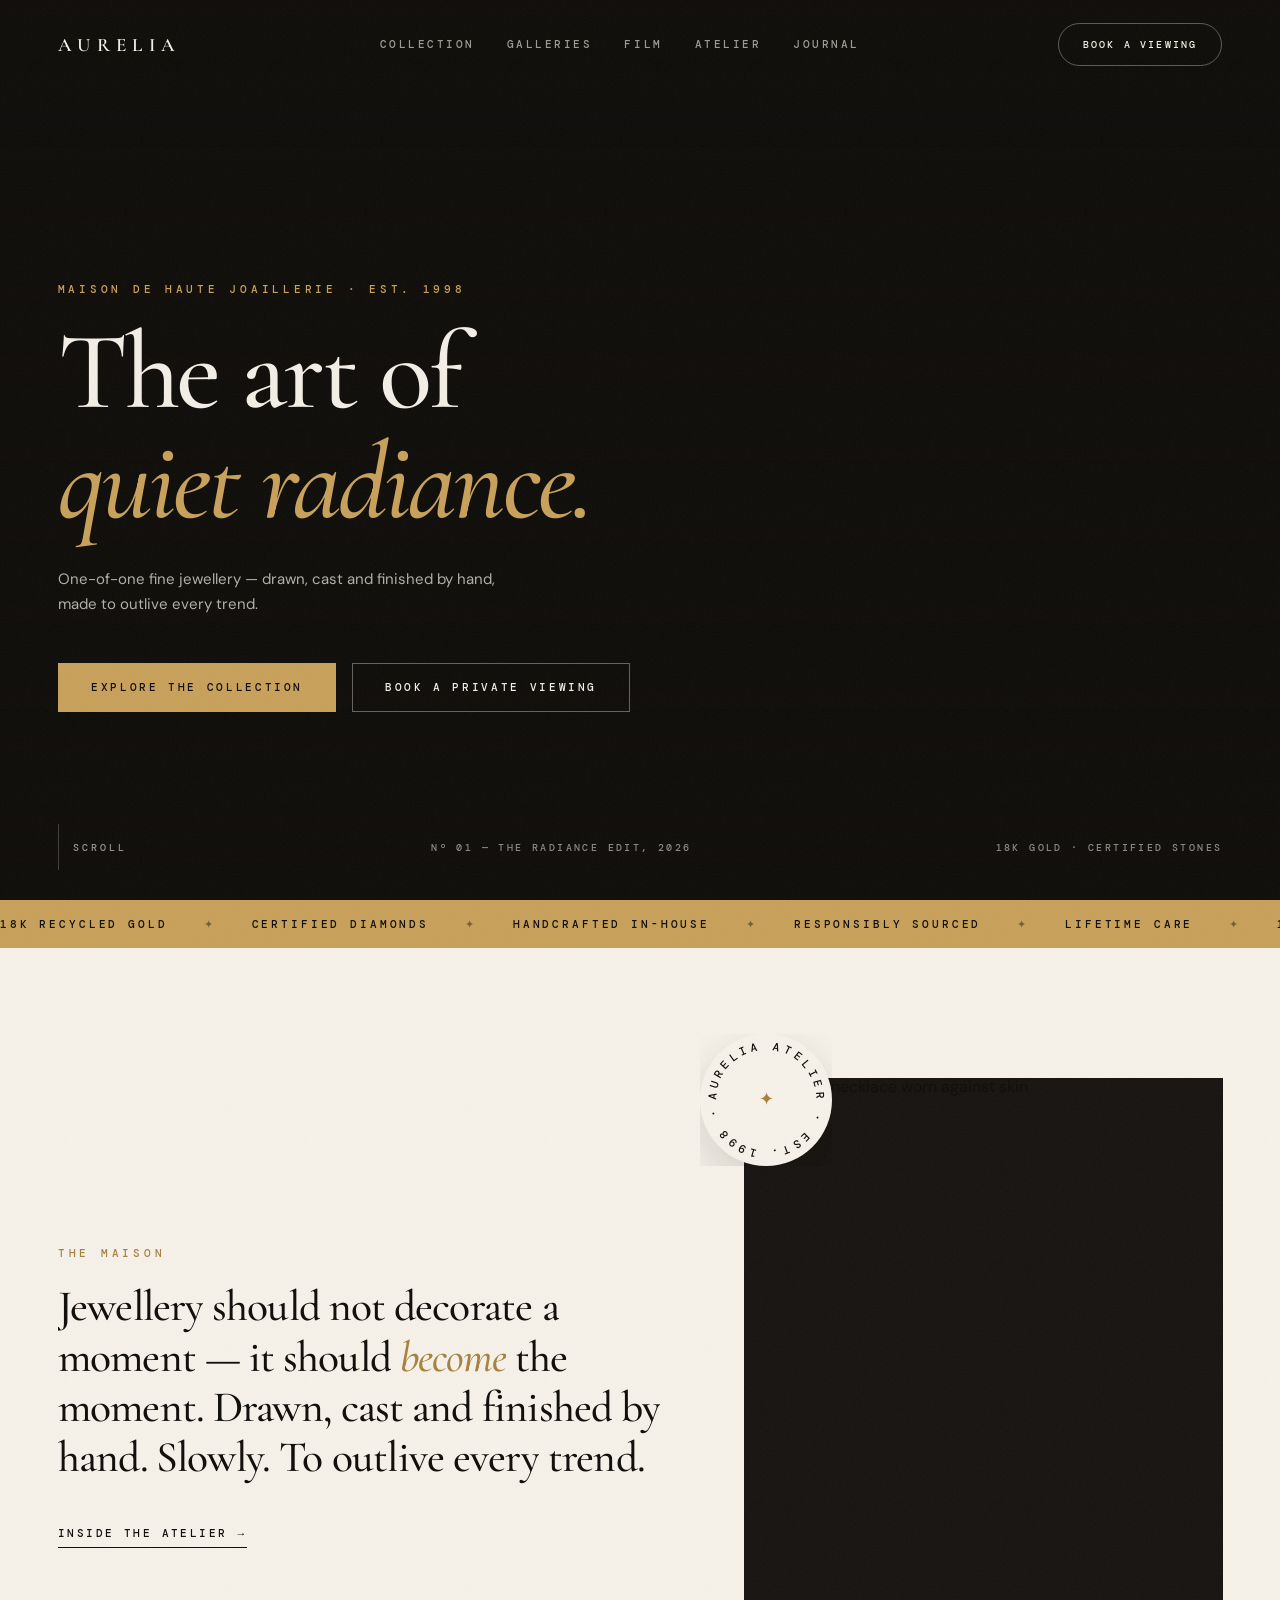
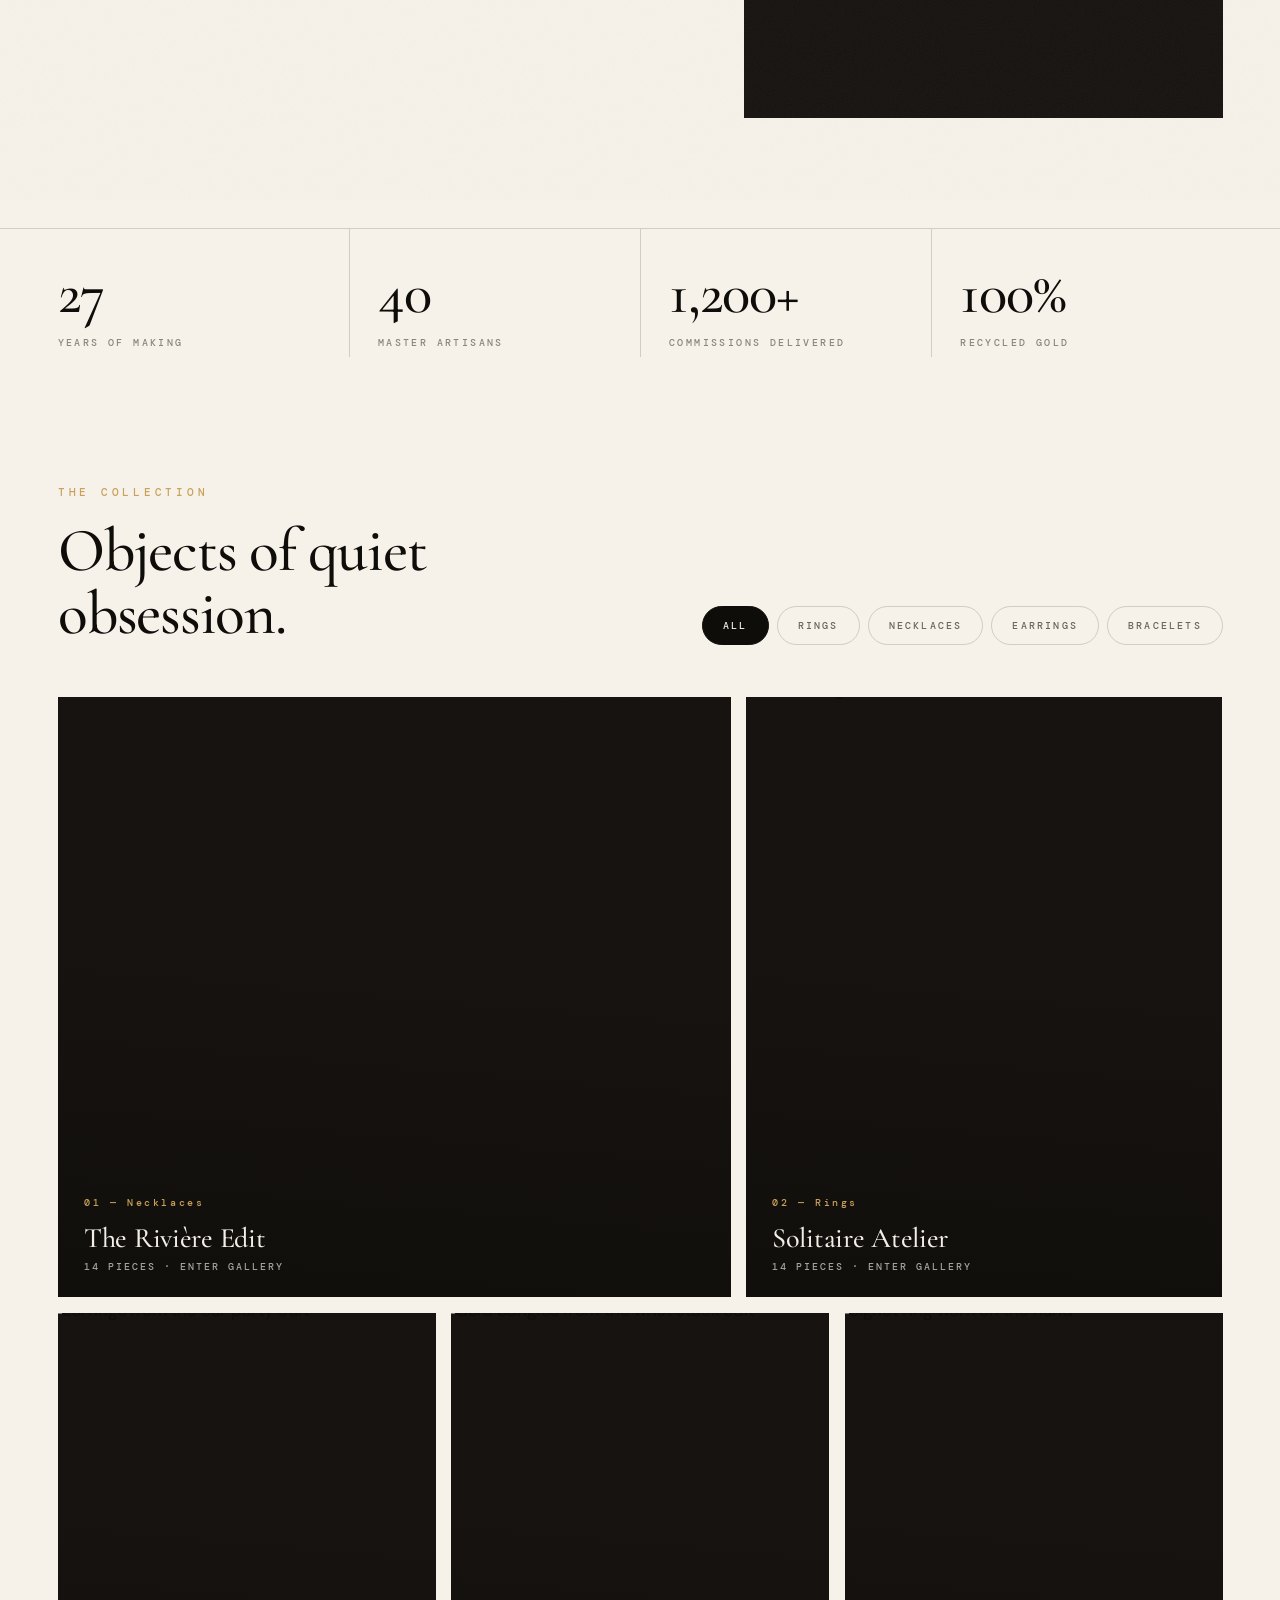
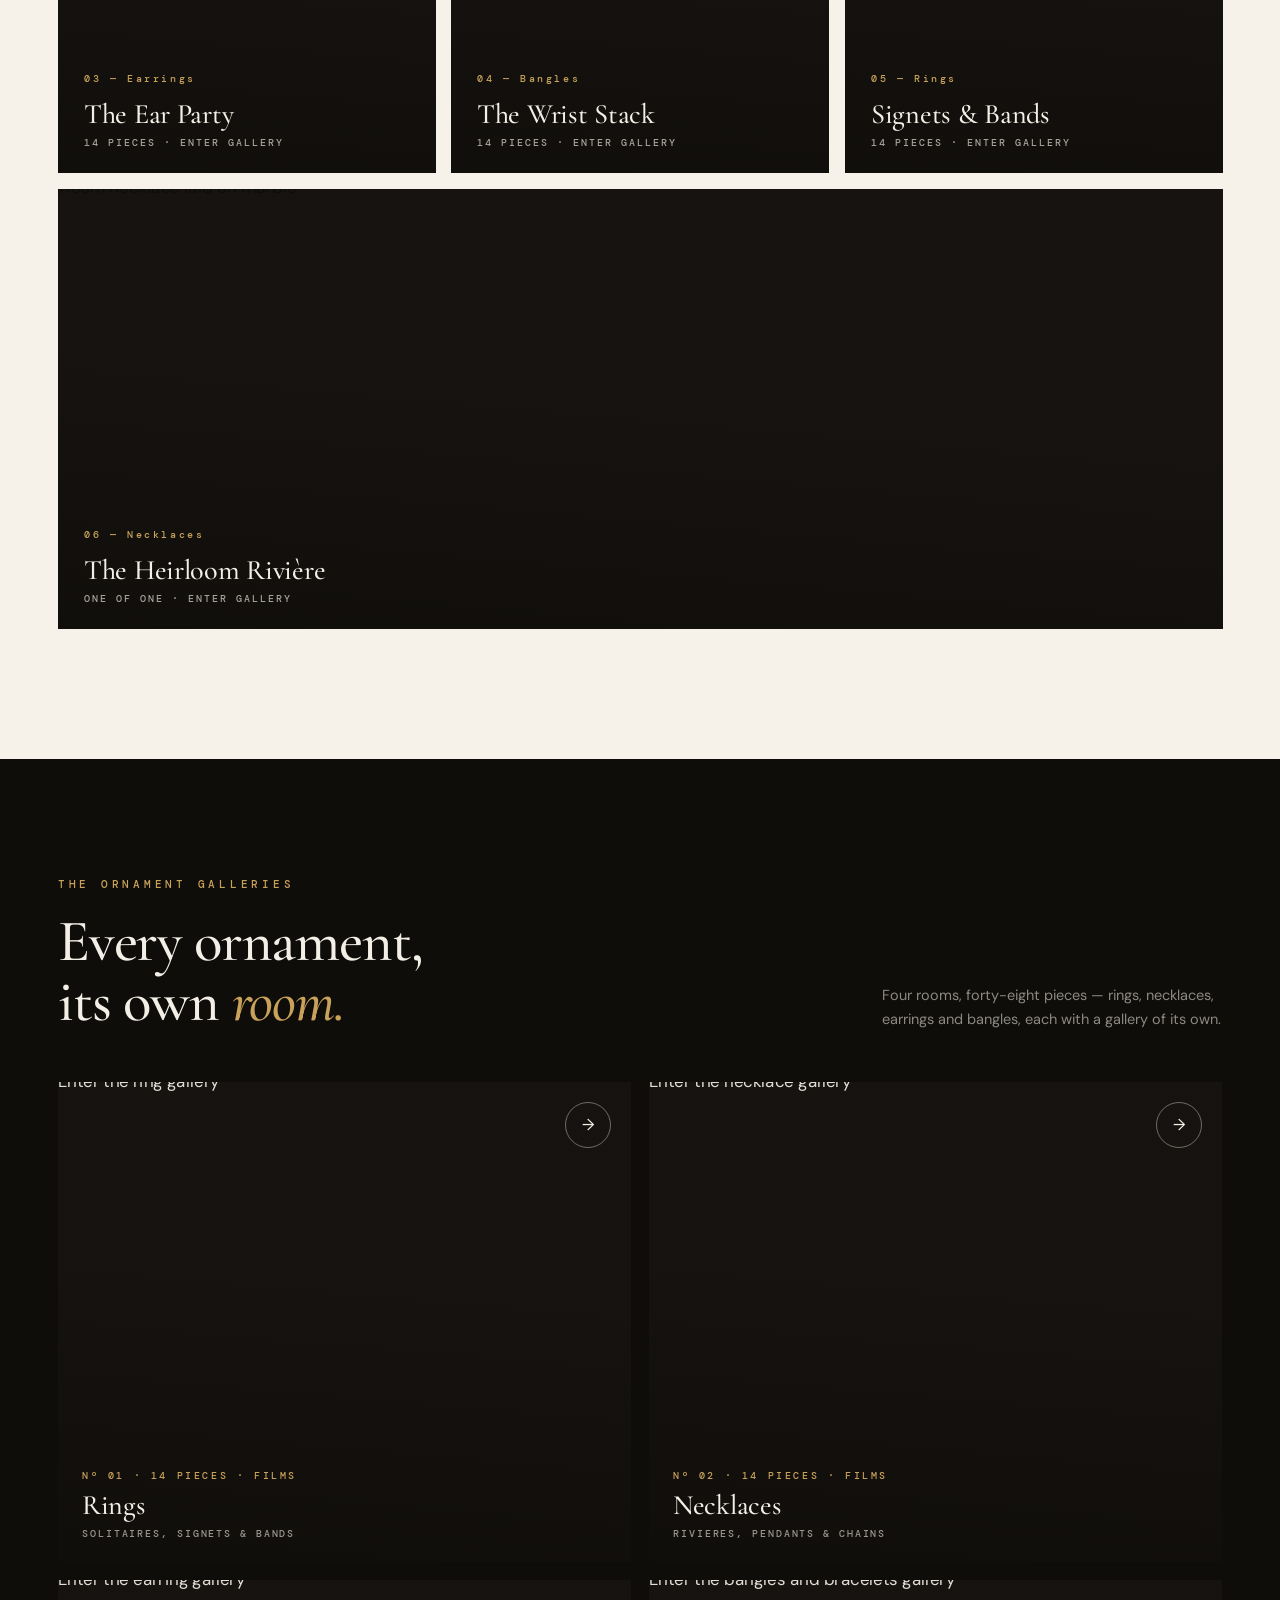
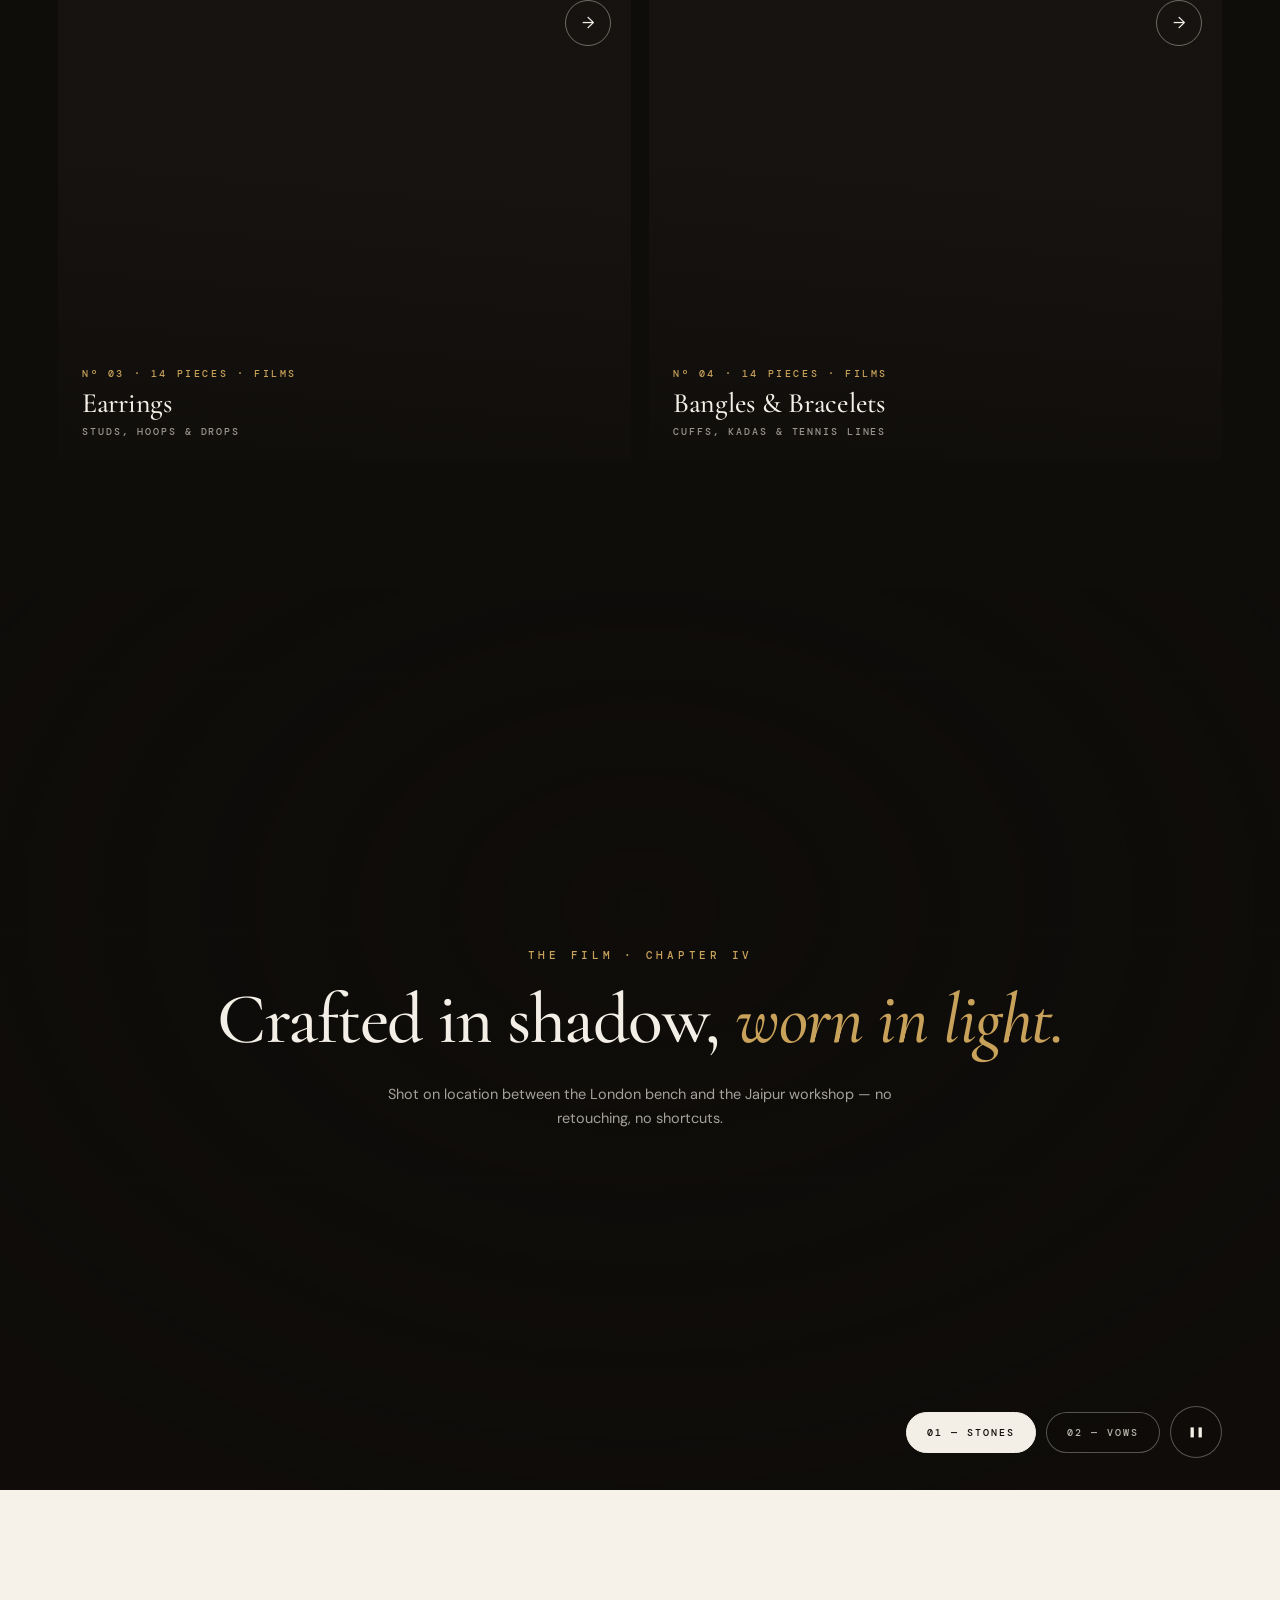
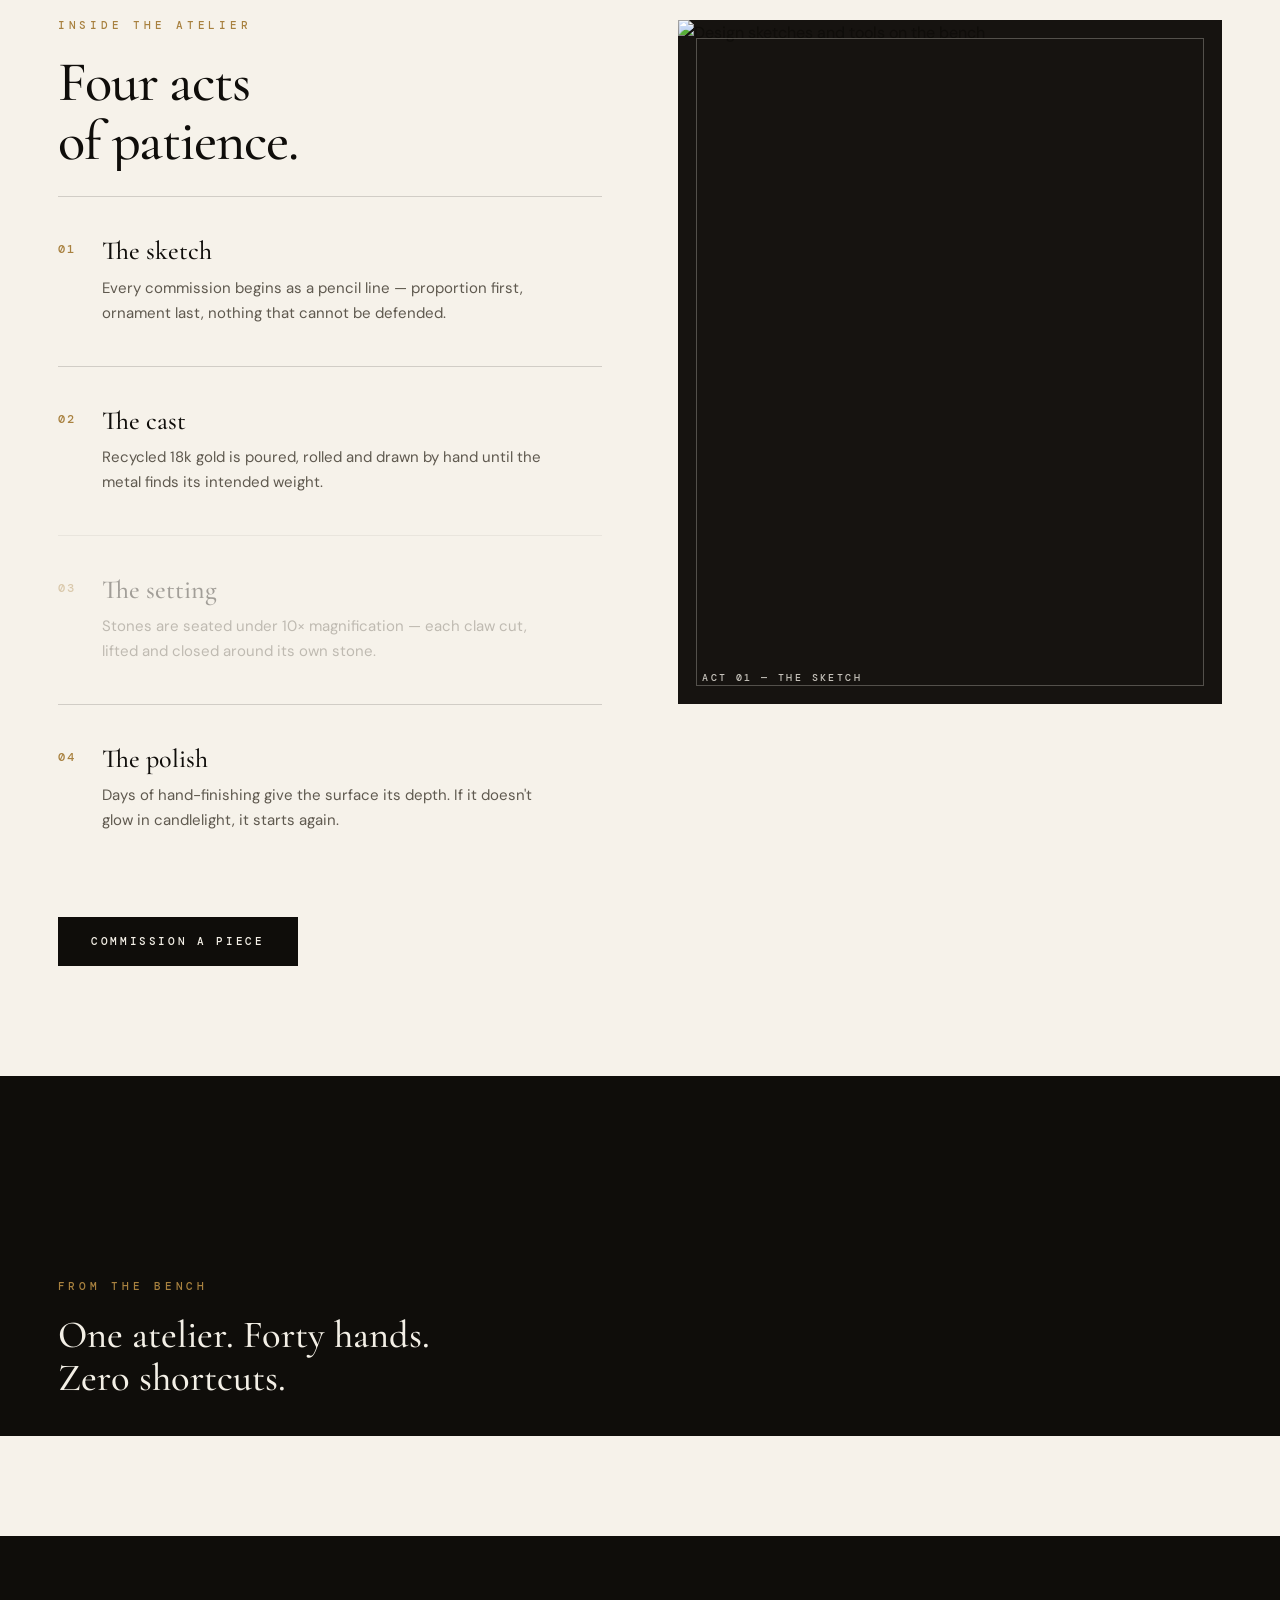
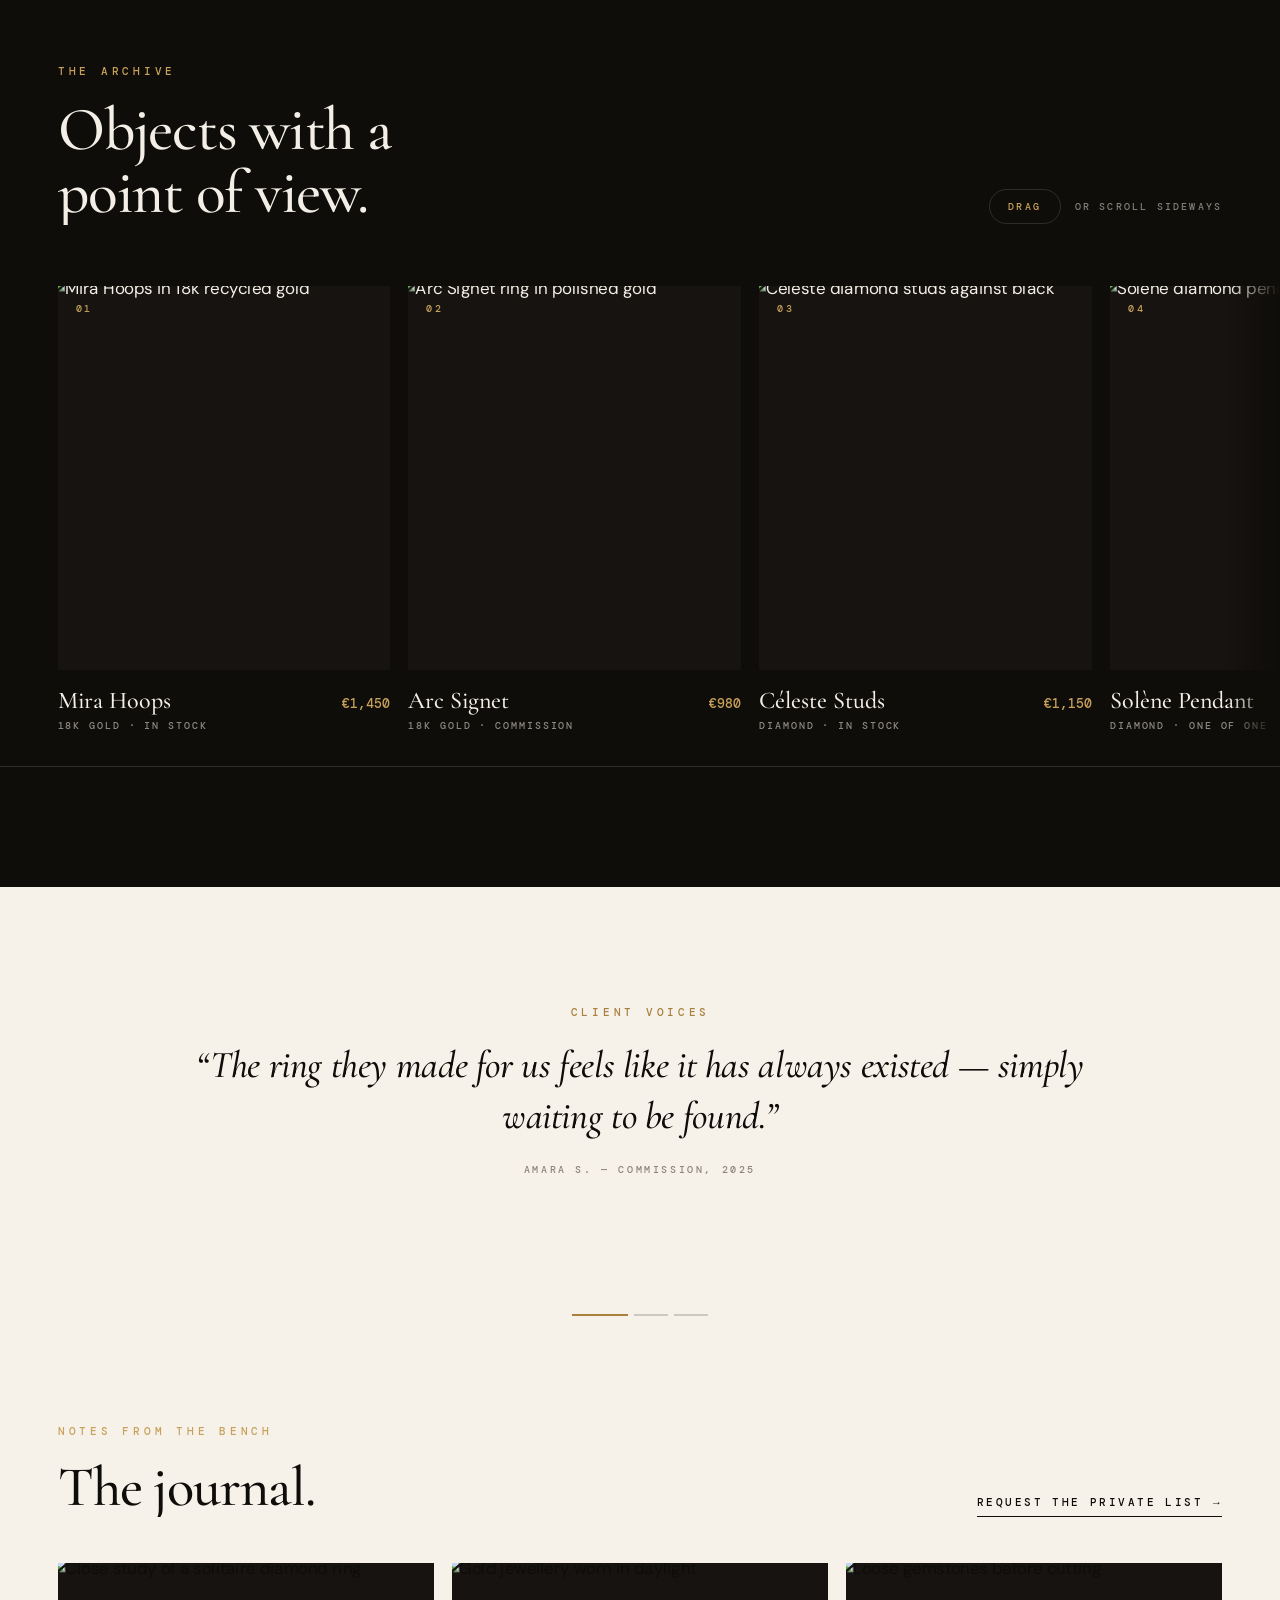
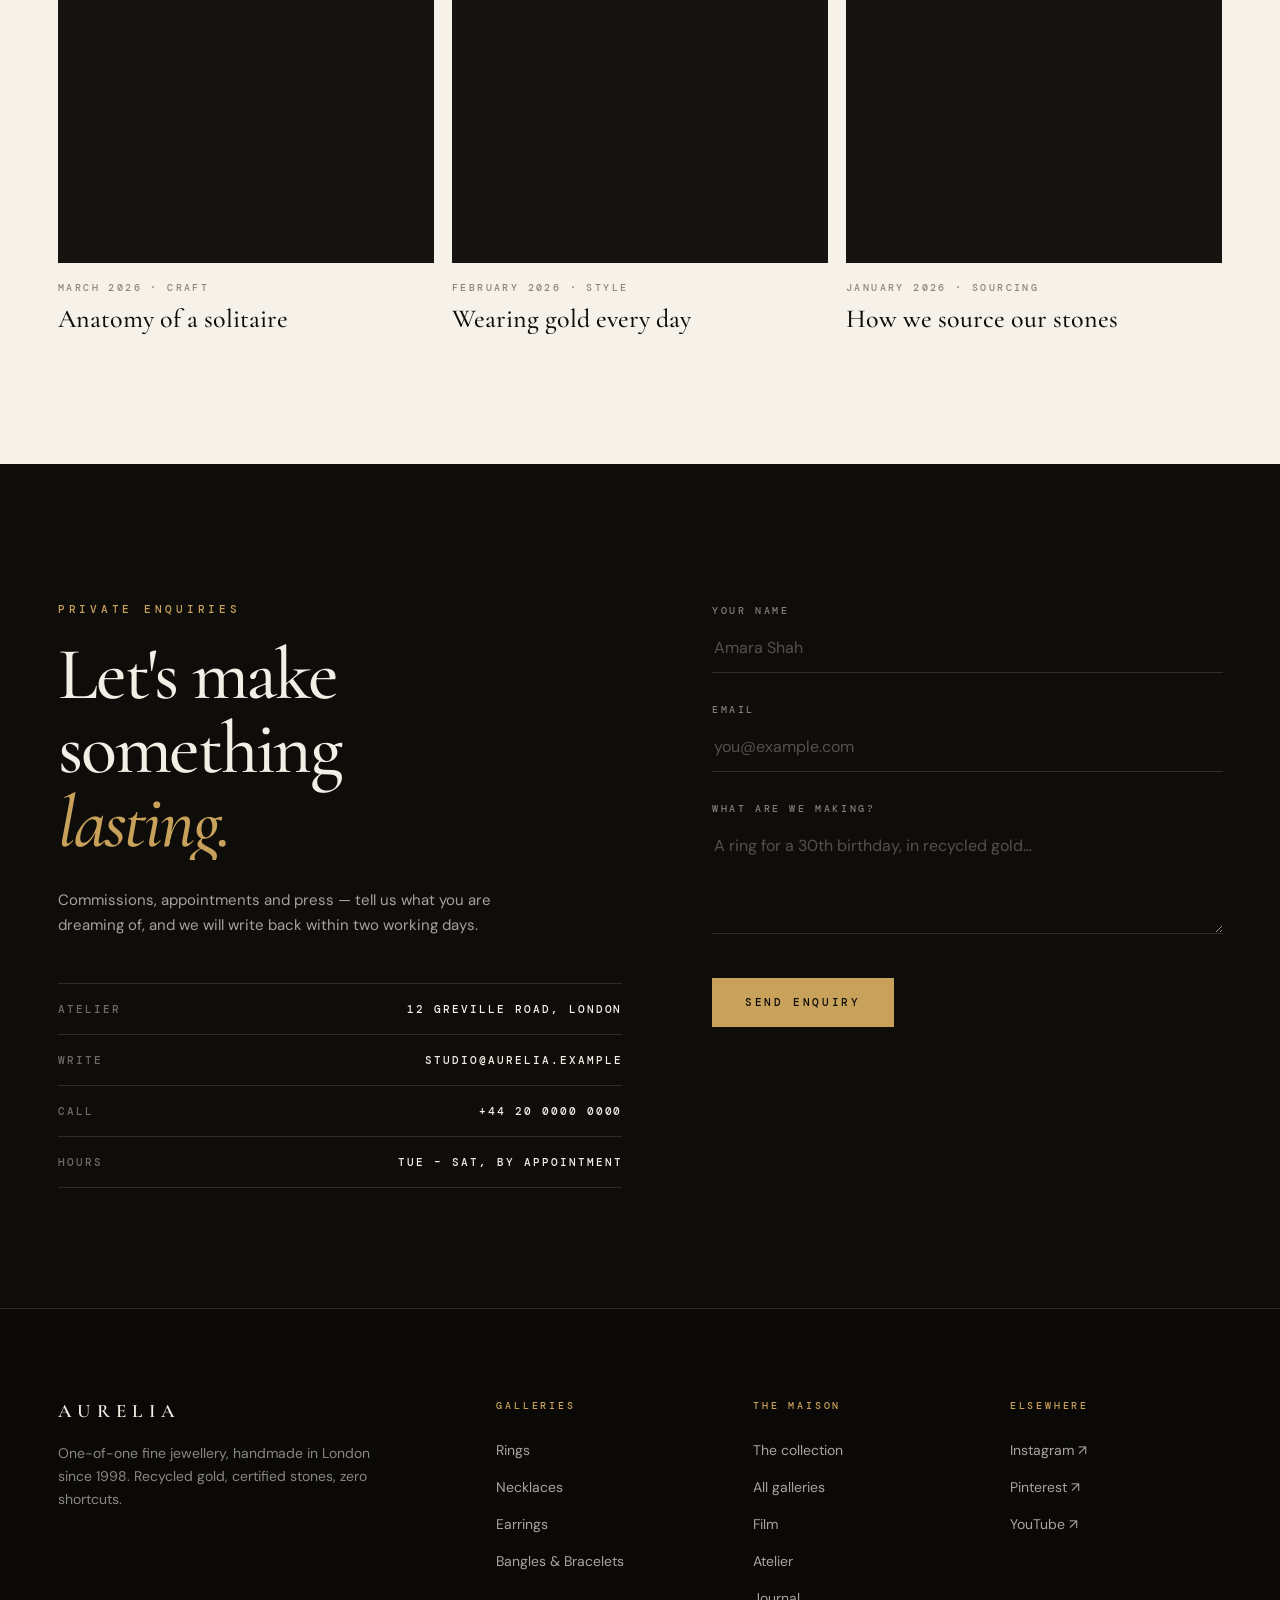
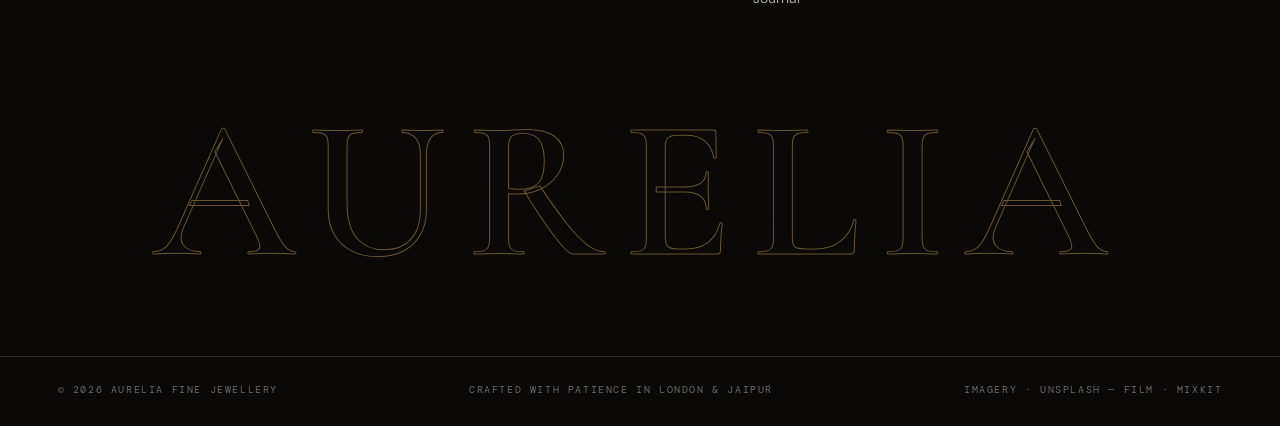
==== commit 3db1fc2e: "pushed the changess for gallery option in my website" ====
--- a/index.html
+++ b/index.html
@@ -46,9 +46,9 @@
     <a class="wordmark" href="#top">AURELIA</a>
     <nav class="desktop-nav" aria-label="Primary">
       <a href="#collections">Collection</a>
+      <a href="#galleries">Galleries</a>
       <a href="#film">Film</a>
       <a href="#atelier">Atelier</a>
-      <a href="#archive">Archive</a>
       <a href="#journal">Journal</a>
     </nav>
     <div class="header-right">
@@ -60,9 +60,9 @@
   <!-- Mobile menu -->
   <nav class="mobile-menu" id="mobileMenu" aria-label="Mobile navigation">
     <a href="#collections" style="--i:0"><em>01</em>Collection</a>
-    <a href="#film" style="--i:1"><em>02</em>Film</a>
-    <a href="#atelier" style="--i:2"><em>03</em>Atelier</a>
-    <a href="#archive" style="--i:3"><em>04</em>Archive</a>
+    <a href="#galleries" style="--i:1"><em>02</em>Galleries</a>
+    <a href="#film" style="--i:2"><em>03</em>Film</a>
+    <a href="#atelier" style="--i:3"><em>04</em>Atelier</a>
     <a href="#journal" style="--i:4"><em>05</em>Journal</a>
     <a href="#contact" style="--i:5"><em>06</em>Contact</a>
     <p class="mobile-menu-note">Fine jewellery · London &amp; Jaipur · Est. 1998</p>
@@ -138,6 +138,90 @@
         <div class="stat"><b><span data-count="40">0</span></b><span class="stat-label">Master artisans</span></div>
         <div class="stat"><b><span data-count="1200" data-suffix="+">0</span></b><span class="stat-label">Commissions delivered</span></div>
         <div class="stat"><b><span data-count="100" data-suffix="%">0</span></b><span class="stat-label">Recycled gold</span></div>
+      </div>
+    </section>
+    <!-- Collections -->
+    <section class="collections" id="collections">
+      <div class="container">
+        <div class="c-head">
+          <div data-reveal>
+            <p class="eyebrow">The collection</p>
+            <h2>Objects of quiet<br />obsession.</h2>
+          </div>
+          <div class="filters" data-reveal style="--d:.14s">
+            <button class="f-btn is-active" data-filter="all">All</button>
+            <button class="f-btn" data-filter="rings">Rings</button>
+            <button class="f-btn" data-filter="necklaces">Necklaces</button>
+            <button class="f-btn" data-filter="earrings">Earrings</button>
+            <button class="f-btn" data-filter="bracelets">Bracelets</button>
+          </div>
+        </div>
+        <div class="c-grid">
+          <a class="c-card c-a" href="necklaces.html" data-cat="necklaces" data-cursor="Explore" data-reveal="clip">
+            <div class="c-media"><img src="https://images.unsplash.com/photo-1610694955371-d4a3e0ce4b52?auto=format&fit=crop&w=1400&q=85" alt="Gold necklace from the Rivière Edit" loading="lazy" /></div>
+            <span class="c-arrow">→</span>
+            <div class="c-meta"><span class="c-index">01 — Necklaces</span><h3>The Rivière Edit</h3><p>14 pieces · Enter gallery</p></div>
+          </a>
+          <a class="c-card c-b" href="rings.html" data-cat="rings" data-cursor="Explore" data-reveal="clip" style="--d:.08s">
+            <div class="c-media"><img src="https://images.unsplash.com/photo-1599643478518-a784e5dc4c8f?auto=format&fit=crop&w=1200&q=85" alt="Solitaire ring from the solitaire atelier" loading="lazy" /></div>
+            <span class="c-arrow">→</span>
+            <div class="c-meta"><span class="c-index">02 — Rings</span><h3>Solitaire Atelier</h3><p>14 pieces · Enter gallery</p></div>
+          </a>
+          <a class="c-card c-c" href="earrings.html" data-cat="earrings" data-cursor="Explore" data-reveal="clip" style="--d:.14s">
+            <div class="c-media"><img src="https://images.unsplash.com/photo-1617117811969-97f441511dee?auto=format&fit=crop&w=1000&q=85" alt="Earrings from the ear party edit" loading="lazy" /></div>
+            <span class="c-arrow">→</span>
+            <div class="c-meta"><span class="c-index">03 — Earrings</span><h3>The Ear Party</h3><p>14 pieces · Enter gallery</p></div>
+          </a>
+          <a class="c-card c-d" href="bracelets.html" data-cat="bracelets" data-cursor="Explore" data-reveal="clip" style="--d:.2s">
+            <div class="c-media"><img src="https://images.unsplash.com/photo-1611085583191-a3b181a88401?auto=format&fit=crop&w=1000&q=85" alt="Gold bangles from the wrist stack edit" loading="lazy" /></div>
+            <span class="c-arrow">→</span>
+            <div class="c-meta"><span class="c-index">04 — Bangles</span><h3>The Wrist Stack</h3><p>14 pieces · Enter gallery</p></div>
+          </a>
+          <a class="c-card c-e" href="rings.html" data-cat="rings" data-cursor="Explore" data-reveal="clip" style="--d:.26s">
+            <div class="c-media"><img src="https://images.unsplash.com/photo-1603561591411-07134e71a2a9?auto=format&fit=crop&w=1000&q=85" alt="Signet ring worn on the hand" loading="lazy" /></div>
+            <span class="c-arrow">→</span>
+            <div class="c-meta"><span class="c-index">05 — Rings</span><h3>Signets &amp; Bands</h3><p>14 pieces · Enter gallery</p></div>
+          </a>
+          <a class="c-card c-f" href="necklaces.html" data-cat="necklaces" data-cursor="Explore" data-reveal="clip" style="--d:.32s">
+            <div class="c-media"><img src="https://images.unsplash.com/photo-1617038260897-41a1f14a8ca0?auto=format&fit=crop&w=1800&q=85" alt="Heirloom necklace laid on marble" loading="lazy" /></div>
+            <span class="c-arrow">→</span>
+            <div class="c-meta"><span class="c-index">06 — Necklaces</span><h3>The Heirloom Rivière</h3><p>One of one · Enter gallery</p></div>
+          </a>
+        </div>
+      </div>
+    </section>
+    <!-- Ornament galleries -->
+    <section class="galleries" id="galleries">
+      <div class="container">
+        <div class="g-head">
+          <div>
+            <p class="eyebrow" data-reveal>The ornament galleries</p>
+            <h2 data-reveal style="--d:.08s">Every ornament,<br />its own <em>room.</em></h2>
+          </div>
+          <p class="g-hint" data-reveal style="--d:.16s">Four rooms, forty-eight pieces — rings, necklaces, earrings and bangles, each with a gallery of its own.</p>
+        </div>
+        <div class="mg-grid g4">
+          <a class="mg-card" href="rings.html" data-cursor="Enter" data-reveal>
+            <img src="https://images.unsplash.com/photo-1600721391689-2564bb8055de?auto=format&fit=crop&w=1200&q=85" alt="Enter the ring gallery" loading="lazy" />
+            <span class="mg-arrow">→</span>
+            <div class="mg-info"><span class="mg-kicker">Nº 01 · 14 pieces · films</span><h3>Rings</h3><span class="mg-sub">Solitaires, signets &amp; bands</span></div>
+          </a>
+          <a class="mg-card" href="necklaces.html" data-cursor="Enter" data-reveal style="--d:.08s">
+            <img src="https://images.unsplash.com/photo-1608042314453-ae338d80c427?auto=format&fit=crop&w=1200&q=85" alt="Enter the necklace gallery" loading="lazy" />
+            <span class="mg-arrow">→</span>
+            <div class="mg-info"><span class="mg-kicker">Nº 02 · 14 pieces · films</span><h3>Necklaces</h3><span class="mg-sub">Rivieres, pendants &amp; chains</span></div>
+          </a>
+          <a class="mg-card" href="earrings.html" data-cursor="Enter" data-reveal style="--d:.16s">
+            <img src="https://images.unsplash.com/photo-1515562141207-7a88fb7ce338?auto=format&fit=crop&w=1200&q=85" alt="Enter the earring gallery" loading="lazy" />
+            <span class="mg-arrow">→</span>
+            <div class="mg-info"><span class="mg-kicker">Nº 03 · 14 pieces · films</span><h3>Earrings</h3><span class="mg-sub">Studs, hoops &amp; drops</span></div>
+          </a>
+          <a class="mg-card" href="bracelets.html" data-cursor="Enter" data-reveal style="--d:.24s">
+            <img src="https://images.unsplash.com/photo-1598560917505-59a3ad559071?auto=format&fit=crop&w=1200&q=85" alt="Enter the bangles and bracelets gallery" loading="lazy" />
+            <span class="mg-arrow">→</span>
+            <div class="mg-info"><span class="mg-kicker">Nº 04 · 14 pieces · films</span><h3>Bangles &amp; Bracelets</h3><span class="mg-sub">Cuffs, kadas &amp; tennis lines</span></div>
+          </a>
+        </div>
       </div>
     </section>
     <!-- Film -->
@@ -362,17 +446,19 @@
         <p>One-of-one fine jewellery, handmade in London since 1998. Recycled gold, certified stones, zero shortcuts.</p>
       </div>
       <div class="f-col">
-        <h4>Explore</h4>
-        <a href="#collections">Collection</a>
+        <h4>Galleries</h4>
+        <a href="rings.html">Rings</a>
+        <a href="necklaces.html">Necklaces</a>
+        <a href="earrings.html">Earrings</a>
+        <a href="bracelets.html">Bangles &amp; Bracelets</a>
+      </div>
+      <div class="f-col">
+        <h4>The maison</h4>
+        <a href="#collections">The collection</a>
+        <a href="#galleries">All galleries</a>
         <a href="#film">Film</a>
         <a href="#atelier">Atelier</a>
-        <a href="#archive">Archive</a>
-      </div>
-      <div class="f-col">
-        <h4>Studio</h4>
         <a href="#journal">Journal</a>
-        <a href="#studio">The maison</a>
-        <a href="#contact">Contact</a>
       </div>
       <div class="f-col">
         <h4>Elsewhere</h4>
@@ -394,9 +480,14 @@
   <!-- Lightbox -->
   <div class="lightbox" id="lightbox" aria-hidden="true" role="dialog" aria-label="Image viewer">
     <button class="lightbox-close" aria-label="Close">×</button>
+    <button class="lightbox-prev" aria-label="Previous piece">←</button>
+    <button class="lightbox-next" aria-label="Next piece">→</button>
     <figure>
-      <img id="lightboxImg" alt="" />
-      <figcaption id="lightboxCap"></figcaption>
+      <div class="lightbox-media">
+        <img id="lightboxImg" alt="" />
+        <video id="lightboxVideo" muted loop playsinline preload="metadata" controls></video>
+      </div>
+      <figcaption><span class="lightbox-count" id="lightboxCount"></span><span id="lightboxCap"></span></figcaption>
     </figure>
   </div>
 
--- a/style.css
+++ b/style.css
@@ -62,6 +62,63 @@
 /* Hero intro — plays once the preloader lifts */
 .hero [data-hero]{opacity:0;transform:translateY(46px);transition:opacity 1s var(--ease),transform 1.15s var(--ease);transition-delay:calc(.35s + var(--i)*.09s)}
 body.is-loaded .hero [data-hero]{opacity:1;transform:none}
+
+/* Header */
+.site-header{position:fixed;inset:0 0 auto 0;z-index:200;height:90px;display:flex;align-items:center;justify-content:space-between;gap:28px;padding:0 4.5vw;border-bottom:1px solid transparent;transition:height .45s var(--ease),background .45s,border-color .45s,transform .55s var(--ease)}
+.site-header.is-scrolled{height:74px;background:rgba(15,13,10,.78);-webkit-backdrop-filter:blur(16px);backdrop-filter:blur(16px);border-bottom-color:var(--line)}
+.site-header.is-hidden{transform:translateY(-101%)}
+body.menu-open .site-header{background:transparent;border-bottom-color:transparent;-webkit-backdrop-filter:none;backdrop-filter:none}
+.wordmark{font:600 19px var(--serif);letter-spacing:.34em;color:var(--ivory);white-space:nowrap;transition:color .3s}
+.wordmark:hover{color:var(--gold)}
+.desktop-nav{display:flex;align-items:center;gap:32px}
+.desktop-nav a{position:relative;font:500 10.5px var(--mono);letter-spacing:.24em;text-transform:uppercase;color:rgba(243,239,230,.62);padding:6px 0;transition:color .3s}
+.desktop-nav a::after{content:"";position:absolute;left:0;bottom:0;width:100%;height:1px;background:var(--gold);transform:scaleX(0);transform-origin:right;transition:transform .45s var(--ease)}
+.desktop-nav a:hover{color:var(--ivory)}
+.desktop-nav a:hover::after{transform:scaleX(1);transform-origin:left}
+.desktop-nav a.is-current{color:var(--gold)}
+.desktop-nav a.is-current::after{transform:scaleX(1)}
+.header-right{display:flex;align-items:center;gap:16px}
+.header-cta{display:inline-flex;align-items:center;padding:14px 24px;border:1px solid rgba(243,239,230,.34);border-radius:999px;font:500 10px var(--mono);letter-spacing:.22em;text-transform:uppercase;color:var(--ivory);white-space:nowrap;transition:background .4s,color .4s,border-color .4s}
+.header-cta:hover{background:var(--gold);border-color:var(--gold);color:var(--ink)}
+.menu-toggle{display:none;position:relative;z-index:5;width:48px;height:48px;flex-direction:column;align-items:center;justify-content:center;gap:8px;border:1px solid var(--line);border-radius:50%;transition:border-color .3s}
+.menu-toggle:hover{border-color:var(--gold)}
+.menu-toggle span{display:block;width:20px;height:1.6px;background:var(--ivory);transition:transform .45s var(--ease)}
+body.menu-open .menu-toggle span:first-child{transform:translateY(4.8px) rotate(45deg)}
+body.menu-open .menu-toggle span:last-child{transform:translateY(-4.8px) rotate(-45deg)}
+
+/* Mobile menu */
+.mobile-menu{position:fixed;inset:0;z-index:190;display:flex;flex-direction:column;justify-content:center;gap:6px;padding:110px 8vw 36px;background:rgba(15,13,10,.97);-webkit-backdrop-filter:blur(20px);backdrop-filter:blur(20px);opacity:0;visibility:hidden;transition:opacity .5s var(--ease),visibility .5s}
+body.menu-open .mobile-menu{opacity:1;visibility:visible}
+.mobile-menu a{display:flex;align-items:baseline;gap:18px;padding:10px 0;font:500 clamp(30px,7.5vw,50px)/1.12 var(--serif);color:var(--ivory);opacity:0;transform:translateY(26px);transition:opacity .55s var(--ease),transform .55s var(--ease),color .3s;transition-delay:0s}
+.mobile-menu a em{font:500 11px var(--mono);letter-spacing:.2em;font-style:normal;color:var(--gold)}
+.mobile-menu a:hover{color:var(--gold)}
+body.menu-open .mobile-menu a{opacity:1;transform:none;transition-delay:calc(.08s + var(--i)*.06s)}
+.mobile-menu-note{margin:auto 0 0;padding-top:24px;border-top:1px solid var(--line);font:500 10px var(--mono);letter-spacing:.24em;text-transform:uppercase;color:rgba(243,239,230,.45)}
+
+/* Hero */
+.hero{position:relative;min-height:100svh;display:flex;align-items:center;overflow:hidden;background:var(--ink)}
+.hero-media{position:absolute;inset:-8% 0;z-index:0;transform:translate3d(0,var(--py,0px),0);will-change:transform}
+.hero-video{width:100%;height:100%;object-fit:cover;filter:brightness(.78) saturate(.95)}
+.hero-veil{position:absolute;inset:0;background:linear-gradient(180deg,rgba(15,13,10,.68),rgba(15,13,10,.26) 42%,rgba(15,13,10,.55) 76%,var(--ink))}
+.hero-inner{position:relative;z-index:1;width:100%;padding-top:96px}
+.hero-title{font:500 clamp(54px,8.6vw,132px)/1 var(--serif);letter-spacing:-.028em;margin:0 0 30px}
+.hero-title em{font-style:italic;color:var(--gold)}
+.hero-sub{max-width:46ch;margin:0 0 46px;font-size:clamp(15px,1.15vw,17.5px);color:rgba(243,239,230,.72)}
+.hero-actions{display:flex;align-items:center;gap:16px;flex-wrap:wrap}
+.hero-foot{position:absolute;left:0;right:0;bottom:30px;z-index:1;display:flex;align-items:center;justify-content:space-between;gap:22px}
+.hero-foot-note{margin:0;font:500 10px var(--mono);letter-spacing:.24em;text-transform:uppercase;color:rgba(243,239,230,.55)}
+.scroll-cue{display:inline-flex;align-items:center;gap:14px;font:500 10px var(--mono);letter-spacing:.3em;text-transform:uppercase;color:rgba(243,239,230,.6)}
+.scroll-cue-line{position:relative;width:1.5px;height:46px;background:rgba(243,239,230,.22);overflow:hidden}
+.scroll-cue-line::after{content:"";position:absolute;left:0;top:-45%;width:100%;height:45%;background:var(--gold);animation:cueDrop 2.4s var(--ease-io) infinite}
+@keyframes cueDrop{to{top:115%}}
+
+/* Gold marquee */
+.marquee{position:relative;z-index:1;background:var(--gold);color:var(--ink);padding:17px 0;overflow:hidden}
+.marquee-track{display:flex;width:max-content;animation:marquee 30s linear infinite}
+.marquee ul{display:flex;align-items:center;gap:36px;margin:0;padding:0 36px 0 0;list-style:none}
+.marquee li{font:500 11px var(--mono);letter-spacing:.26em;text-transform:uppercase;white-space:nowrap}
+.m-sep{color:rgba(15,13,10,.45)}
+@keyframes marquee{to{transform:translateX(-50%)}}
 
 /* Buttons */
 .btn{position:relative;display:inline-flex;align-items:center;justify-content:center;gap:12px;padding:18px 32px;font:500 11px/1 var(--mono);letter-spacing:.24em;text-transform:uppercase;border:1px solid var(--gold);color:var(--ink);overflow:hidden;transition:color .45s var(--ease),transform .5s var(--ease),border-color .45s;will-change:transform}
@@ -158,6 +215,85 @@
 .c-meta p{margin:0;font:500 10px var(--mono);letter-spacing:.2em;text-transform:uppercase;color:rgba(243,239,230,.66)}
 .c-arrow{position:absolute;top:22px;right:22px;z-index:1;width:46px;height:46px;border:1px solid rgba(243,239,230,.4);border-radius:50%;display:grid;place-items:center;color:var(--ivory);font-style:normal;opacity:0;transform:translateY(12px);transition:opacity .4s var(--ease),transform .4s var(--ease),background .35s,color .35s,border-color .35s}
 .c-card:hover .c-arrow{opacity:1;transform:none;background:var(--gold);border-color:var(--gold);color:var(--ink)}
+
+/* Ornament galleries — homepage hub */
+.galleries{background:var(--ink);padding:120px 0 130px}
+.g-head{display:flex;justify-content:space-between;align-items:flex-end;gap:26px;margin-bottom:50px}
+.g-head h2{font:500 clamp(34px,4.6vw,66px)/1.02 var(--serif);letter-spacing:-.02em;margin:0}
+.g-head h2 em{font-style:italic;color:var(--gold)}
+.g-hint{max-width:34ch;margin:0;font-size:14.5px;color:rgba(243,239,230,.55)}
+.mg-grid{display:grid;grid-template-columns:repeat(3,1fr);gap:18px}
+.mg-grid.g4{grid-template-columns:repeat(2,1fr)}
+.mg-card{position:relative;display:block;height:440px;overflow:hidden;background:var(--ink-2)}
+.mg-grid.g4 .mg-card{height:480px}
+.mg-card img{width:100%;height:100%;object-fit:cover;transform:scale(1.06);transition:transform 1.3s var(--ease)}
+.mg-card:hover img{transform:scale(1.14)}
+.mg-card::after{content:"";position:absolute;inset:0;background:linear-gradient(185deg,rgba(15,13,10,.08) 40%,rgba(15,13,10,.84));pointer-events:none}
+.mg-arrow{position:absolute;top:20px;right:20px;z-index:1;width:46px;height:46px;border:1px solid rgba(243,239,230,.4);border-radius:50%;display:grid;place-items:center;color:var(--ivory);transition:background .35s,color .35s,border-color .35s,transform .5s var(--ease)}
+.mg-card:hover .mg-arrow{background:var(--gold);border-color:var(--gold);color:var(--ink);transform:rotate(-45deg)}
+.mg-info{position:absolute;left:24px;right:24px;bottom:22px;z-index:1;color:var(--ivory)}
+.mg-kicker{display:block;margin:0 0 8px;font:500 10px var(--mono);letter-spacing:.26em;text-transform:uppercase;color:var(--gold)}
+.mg-info h3{font:500 28px/1.08 var(--serif);margin:0 0 8px;letter-spacing:-.01em}
+.mg-sub{display:block;margin:0;font:500 9.5px var(--mono);letter-spacing:.2em;text-transform:uppercase;color:rgba(243,239,230,.6)}
+.more-galleries{background:var(--ink);border-top:1px solid var(--line);padding:110px 0 120px}
+/* Gallery pages */
+.g-hero{position:relative;min-height:80svh;display:flex;align-items:flex-end;overflow:hidden;background:var(--ink);isolation:isolate}
+.g-hero-media{position:absolute;inset:-9% 0;z-index:-1;transform:translate3d(0,var(--py,0px),0);will-change:transform}
+.g-hero-media img{width:100%;height:100%;object-fit:cover;filter:brightness(.72) saturate(.95)}
+.g-hero-veil{position:absolute;inset:0;background:linear-gradient(180deg,rgba(15,13,10,.62),rgba(15,13,10,.18) 45%,rgba(15,13,10,.9))}
+.g-hero-inner{position:relative;z-index:1;width:100%;padding:150px 0 72px}
+.g-title{font:500 clamp(50px,8vw,120px)/1 var(--serif);letter-spacing:-.028em;margin:0 0 24px}
+.g-title em{font-style:italic;color:var(--gold)}
+.g-sub{max-width:56ch;margin:0 0 36px;color:rgba(243,239,230,.72);font-size:clamp(15px,1.1vw,17px)}
+.g-meta{display:flex;flex-wrap:wrap;gap:10px}
+.g-meta span{padding:11px 18px;border:1px solid rgba(243,239,230,.28);border-radius:999px;font:500 9.5px var(--mono);letter-spacing:.22em;text-transform:uppercase;color:rgba(243,239,230,.72);background:rgba(15,13,10,.32);-webkit-backdrop-filter:blur(6px);backdrop-filter:blur(6px)}
+.gallery{background:var(--ink);padding:110px 0 100px}
+.g-filters{display:flex;gap:8px;flex-wrap:wrap}
+.gallery .f-btn{color:rgba(243,239,230,.55);border-color:var(--line)}
+.gallery .f-btn:hover{color:var(--ivory);border-color:rgba(243,239,230,.7)}
+.gallery .f-btn.is-active{background:var(--gold);border-color:var(--gold);color:var(--ink)}
+.g-grid{display:grid;grid-template-columns:repeat(12,1fr);gap:16px;grid-auto-flow:dense}
+.g-card{position:relative;overflow:hidden;background:var(--ink-2);cursor:pointer}
+.g-card.is-hidden{display:none}
+.g-card.pop{animation:cardPop .75s var(--ease) both}
+.g-card img{width:100%;height:100%;object-fit:cover;transform:scale(1.06);transition:transform 1.3s var(--ease)}
+.g-card:hover img{transform:scale(1.15)}
+.g-card::after{content:"";position:absolute;inset:0;background:linear-gradient(185deg,rgba(15,13,10,0) 42%,rgba(15,13,10,.82));pointer-events:none}
+.g-num{position:absolute;top:16px;left:18px;z-index:1;font:500 10px var(--mono);letter-spacing:.26em;color:var(--gold)}
+.g-info{position:absolute;left:22px;right:22px;bottom:20px;z-index:1;display:flex;justify-content:space-between;align-items:flex-end;gap:14px;color:var(--ivory)}
+.g-info h3{font:500 23px/1.12 var(--serif);margin:0 0 6px;letter-spacing:-.01em}
+.g-mat{margin:0;font:500 9.5px var(--mono);letter-spacing:.2em;text-transform:uppercase;color:rgba(243,239,230,.6)}
+.g-price{font:500 13px var(--mono);color:var(--gold);white-space:nowrap}
+.g-7{grid-column:span 7;height:600px}
+.g-5{grid-column:span 5;height:600px}
+.g-4{grid-column:span 4;height:480px}
+.g-3{grid-column:span 3;height:410px}
+.g-5b{grid-column:span 5;height:480px}
+.g-12{grid-column:span 12;height:420px}
+.g-12 .g-info{align-items:center}
+.g-12 .g-info h3{font-size:clamp(28px,3.4vw,44px)}
+.gallery-cta{margin-top:96px;padding-top:80px;border-top:1px solid var(--line);display:flex;flex-direction:column;align-items:center;gap:14px;text-align:center}
+.gallery-cta p{margin:0 0 18px;font:500 italic clamp(24px,3vw,38px)/1.3 var(--serif);color:var(--ivory)}
+@media (max-width:1100px){
+  .g-7,.g-5{grid-column:span 6;height:520px}
+  .g-4,.g-5b{grid-column:span 6;height:440px}
+  .g-3{grid-column:span 6;height:400px}
+  .g-12{grid-column:span 12;height:380px}
+  .mg-grid{grid-template-columns:1fr 1fr}
+  .mg-card{height:400px}
+}
+@media (max-width:600px){
+  .g-hero{min-height:68svh}
+  .g-hero-inner{padding:120px 0 56px}
+  .g-7,.g-5,.g-4,.g-3,.g-5b{grid-column:span 12;height:400px}
+  .g-12{height:340px}
+  .g-grid{gap:12px}
+  .mg-grid,.mg-grid.g4{grid-template-columns:1fr}
+  .mg-card,.mg-grid.g4 .mg-card{height:330px}
+  .g-head{flex-direction:column;align-items:flex-start}
+  .gallery{padding:90px 0 80px}
+  .galleries{padding:96px 0 100px}
+}
 /* Film */
 .film{height:100svh;min-height:660px;overflow:hidden;display:grid;place-items:center;background:var(--ink);isolation:isolate}
 .film-media{position:absolute;inset:-10% 0;z-index:-1;transform:translate3d(0,var(--py,0px),0);will-change:transform}
@@ -368,3 +504,76 @@
   .marquee-track{animation:none!important}
   .grain,.cursor-dot,.cursor-ring{display:none!important}
 }
+/* ============================================================
+   Premium gallery evolution — films, lookbook, refined cards
+   ============================================================ */
+
+/* Cards — gold hairline reveal + refined hover */
+.g-card{isolation:isolate}
+.g-card::before{content:"";position:absolute;inset:12px;z-index:3;border:1px solid rgba(200,161,90,0);pointer-events:none;transition:border-color .55s var(--ease),inset .55s var(--ease)}
+.g-card:hover::before{border-color:rgba(200,161,90,.5);inset:15px}
+.g-info h3{transition:color .35s}
+.g-card:hover .g-info h3{color:var(--gold)}
+.g-price{letter-spacing:.06em}
+.g-card .g-video{position:absolute;inset:0;width:100%;height:100%;object-fit:cover;transform:scale(1.06);transition:transform 1.3s var(--ease)}
+.g-card:hover .g-video{transform:scale(1.13)}
+
+/* Film cards */
+.g-card.is-film::after{background:linear-gradient(185deg,rgba(15,13,10,.18) 30%,rgba(15,13,10,.88))}
+.g-card.is-film .g-mat{color:rgba(243,239,230,.72)}
+.g-now{position:absolute;top:16px;left:18px;z-index:4;display:inline-flex;align-items:center;gap:9px;font:500 10px var(--mono);letter-spacing:.26em;color:var(--gold)}
+.g-now::before{content:"";width:6px;height:6px;border-radius:50%;background:var(--gold);animation:blinkGold 1.6s ease infinite}
+@keyframes blinkGold{0%,100%{opacity:1}50%{opacity:.25}}
+.g-play{position:absolute;top:50%;left:50%;z-index:4;width:66px;height:66px;transform:translate(-50%,-50%) scale(.86);border:1px solid rgba(243,239,230,.65);border-radius:50%;background:rgba(15,13,10,.38);-webkit-backdrop-filter:blur(5px);backdrop-filter:blur(5px);color:var(--ivory);display:grid;place-items:center;transition:transform .5s var(--ease),background .35s,border-color .35s,box-shadow .5s;box-shadow:0 0 42px rgba(15,13,10,.4)}
+.g-play svg{width:20px;height:20px;margin-left:3px}
+.g-card.is-film:hover .g-play{transform:translate(-50%,-50%) scale(1);background:var(--gold);border-color:var(--gold);color:var(--ink);box-shadow:0 0 46px rgba(200,161,90,.5)}
+
+/* Catalog tag */
+.g-tag{position:absolute;top:16px;right:16px;z-index:4;padding:7px 12px;border:1px solid rgba(200,161,90,.55);border-radius:999px;background:rgba(15,13,10,.36);-webkit-backdrop-filter:blur(6px);backdrop-filter:blur(6px);color:var(--gold);font:500 8.5px var(--mono);letter-spacing:.24em;text-transform:uppercase}
+/* Atelier film band — full-bleed cinematic pause inside the gallery */
+.g-film{margin-top:92px;position:relative;min-height:78svh;display:flex;align-items:flex-end;overflow:hidden;border-top:1px solid var(--line);border-bottom:1px solid var(--line);isolation:isolate}
+.g-film-media{position:absolute;inset:-10% 0;z-index:-1;transform:translate3d(0,var(--py,0px),0);will-change:transform}
+.g-film-media video{width:100%;height:100%;object-fit:cover;filter:brightness(.6) saturate(.95)}
+.g-film-veil{position:absolute;inset:0;background:linear-gradient(180deg,rgba(15,13,10,.42) 0%,rgba(15,13,10,.14) 42%,rgba(15,13,10,.94) 100%)}
+.g-film-inner{position:relative;z-index:1;width:100%;padding:clamp(120px,16vw,210px) 0 64px}
+.g-film-inner h2{font:500 clamp(38px,6.2vw,92px)/1.02 var(--serif);letter-spacing:-.025em;margin:0 0 16px}
+.g-film-inner h2 em{font-style:italic;color:var(--gold)}
+.g-film-sub{max-width:46ch;margin:0 0 32px;color:rgba(243,239,230,.72);font-size:clamp(14px,1.05vw,16px)}
+.g-film-btn{display:inline-flex;align-items:center;gap:12px;padding:15px 26px;border:1px solid rgba(243,239,230,.42);border-radius:999px;background:rgba(15,13,10,.28);-webkit-backdrop-filter:blur(6px);backdrop-filter:blur(6px);color:var(--ivory);font:500 11px var(--mono);letter-spacing:.2em;text-transform:uppercase;transition:background .4s,border-color .4s,color .4s,box-shadow .5s}
+.g-film-btn:hover{background:var(--gold);border-color:var(--gold);color:var(--ink);box-shadow:0 0 40px rgba(200,161,90,.35)}
+
+/* Lookbook reel */
+.lookbook{margin-top:120px}
+.lookbook-head{display:flex;justify-content:space-between;align-items:flex-end;gap:24px;margin-bottom:34px}
+.lookbook-head h2{font:500 clamp(28px,3.4vw,46px)/1.05 var(--serif);letter-spacing:-.02em;margin:0}
+.lookbook-head h2 em{font-style:italic;color:var(--gold)}
+.lookbook-track{display:flex;gap:14px;overflow-x:auto;padding:4px 4.5vw 20px;scroll-snap-type:x mandatory;scrollbar-width:none;margin-inline:-4.5vw}
+.lookbook-track::-webkit-scrollbar{display:none}
+.lb-item{flex:0 0 clamp(210px,24vw,330px);position:relative;overflow:hidden;aspect-ratio:3/4;scroll-snap-align:start;background:var(--ink-2)}
+.lb-item img{width:100%;height:100%;object-fit:cover;transform:scale(1.06);transition:transform 1.2s var(--ease)}
+.lb-item:hover img{transform:scale(1.14)}
+.lb-item::after{content:"";position:absolute;inset:0;background:linear-gradient(185deg,rgba(15,13,10,.08) 30%,rgba(15,13,10,.72));pointer-events:none}
+.lb-num{position:absolute;top:14px;left:16px;z-index:1;font:500 9.5px var(--mono);letter-spacing:.26em;color:var(--gold)}
+.lb-cap{position:absolute;left:16px;right:16px;bottom:14px;z-index:1;font:500 9px var(--mono);letter-spacing:.22em;text-transform:uppercase;color:rgba(243,239,230,.75)}
+.lb-cap b{display:block;font:normal 500 16px/1.15 var(--serif);color:var(--ivory);letter-spacing:0;text-transform:none;margin-top:4px}
+
+/* Lightbox — catalogue navigation + films */
+.lightbox figure{display:grid;place-items:center}
+.lightbox-media{position:relative;display:grid;place-items:center;max-width:min(1100px,90vw)}
+.lightbox-media video{max-width:min(1100px,90vw);max-height:78vh;width:100%;border:1px solid var(--line);background:#000;transform:scale(.96);transition:transform .6s var(--ease)}
+.lightbox.is-open .lightbox-media video{transform:none}
+#lightboxVideo{display:none}
+.lightbox-count{display:block;margin-bottom:10px;font:500 10px var(--mono);letter-spacing:.3em;color:var(--gold)}
+.lightbox-prev,.lightbox-next{position:absolute;top:50%;transform:translateY(-50%);z-index:2;width:56px;height:56px;border:1px solid var(--line);border-radius:50%;background:rgba(15,13,10,.55);-webkit-backdrop-filter:blur(8px);backdrop-filter:blur(8px);color:var(--ivory);font-size:18px;display:grid;place-items:center;transition:color .3s,border-color .3s,background .35s}
+.lightbox-prev{left:22px}
+.lightbox-next{right:22px}
+.lightbox-prev:hover,.lightbox-next:hover{color:var(--gold);border-color:var(--gold)}
+@media (max-width:600px){
+  .g-film{min-height:60svh}
+  .g-film-inner{padding:96px 24px 44px}
+  .g-play{width:56px;height:56px}
+  .lightbox-prev{left:12px}
+  .lightbox-next{right:12px}
+  .lightbox-prev,.lightbox-next{width:46px;height:46px}
+  .lookbook-head{align-items:flex-start;flex-direction:column}
+}
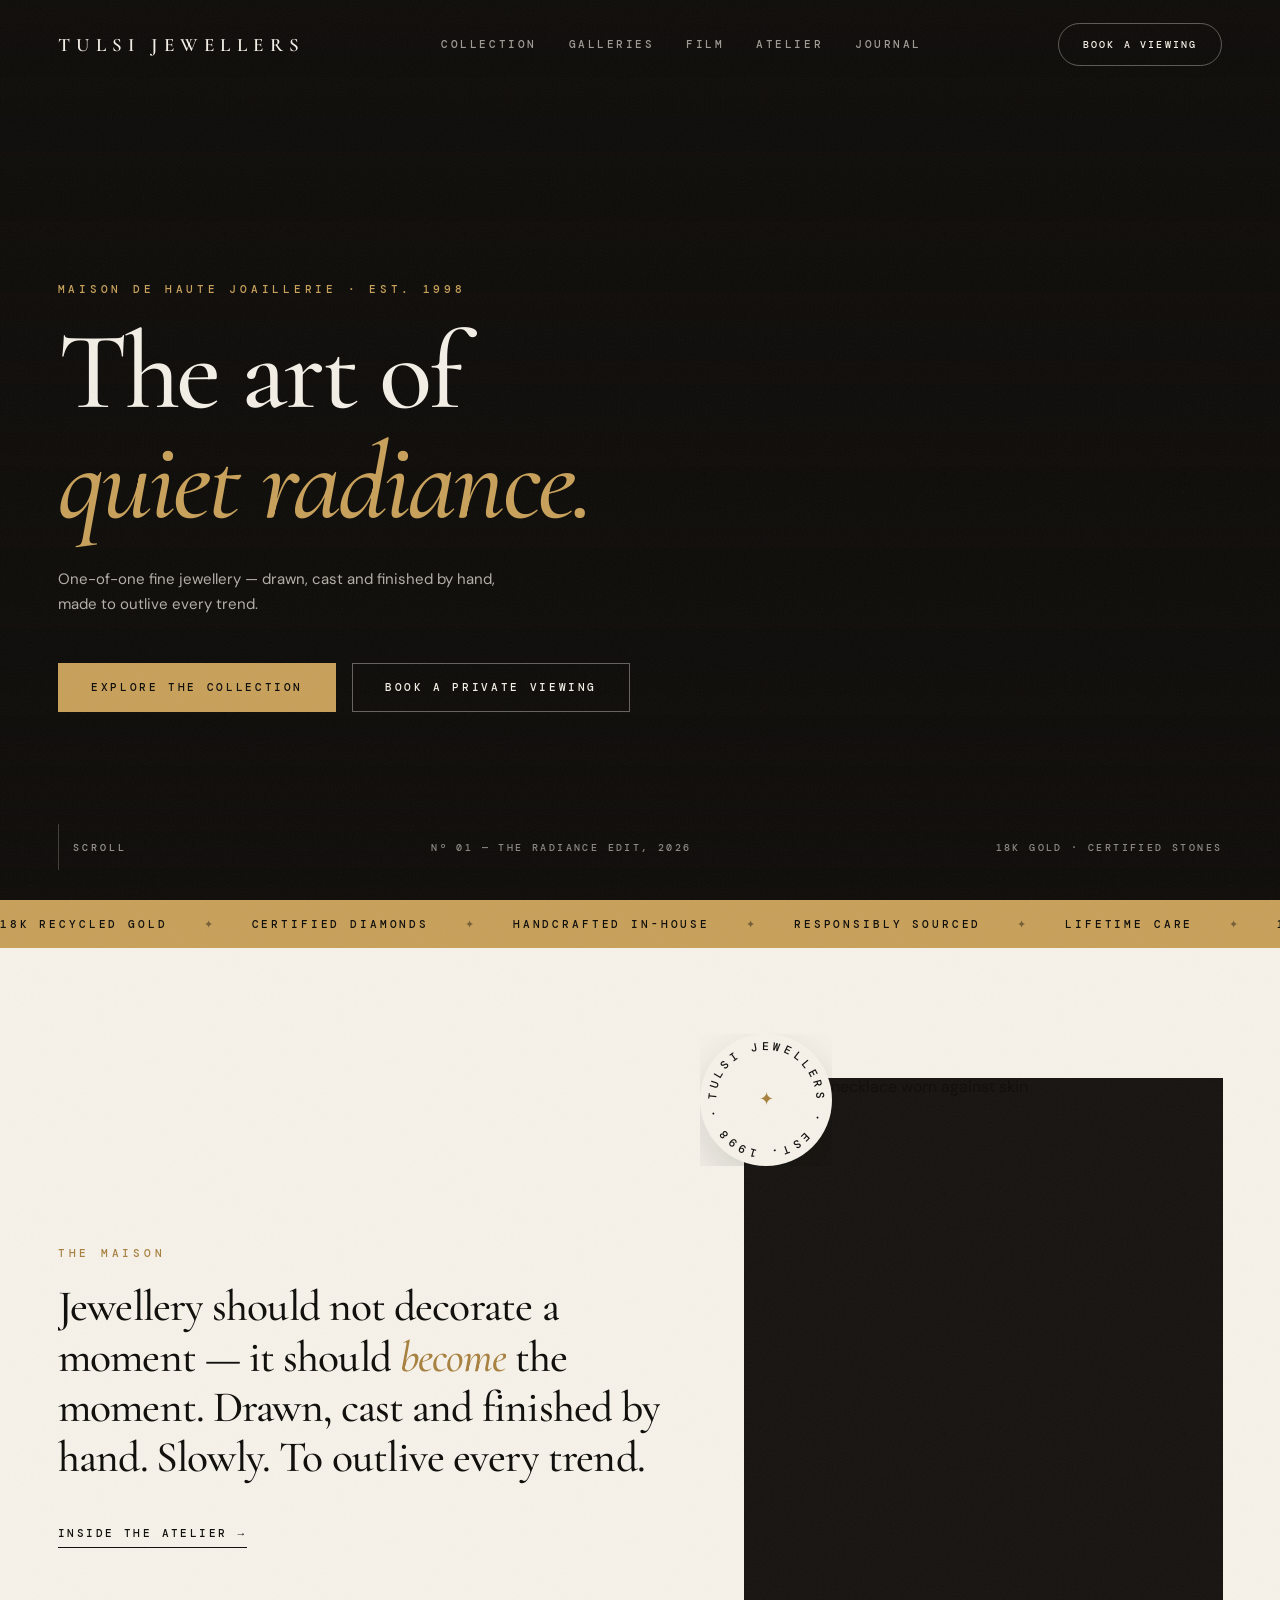
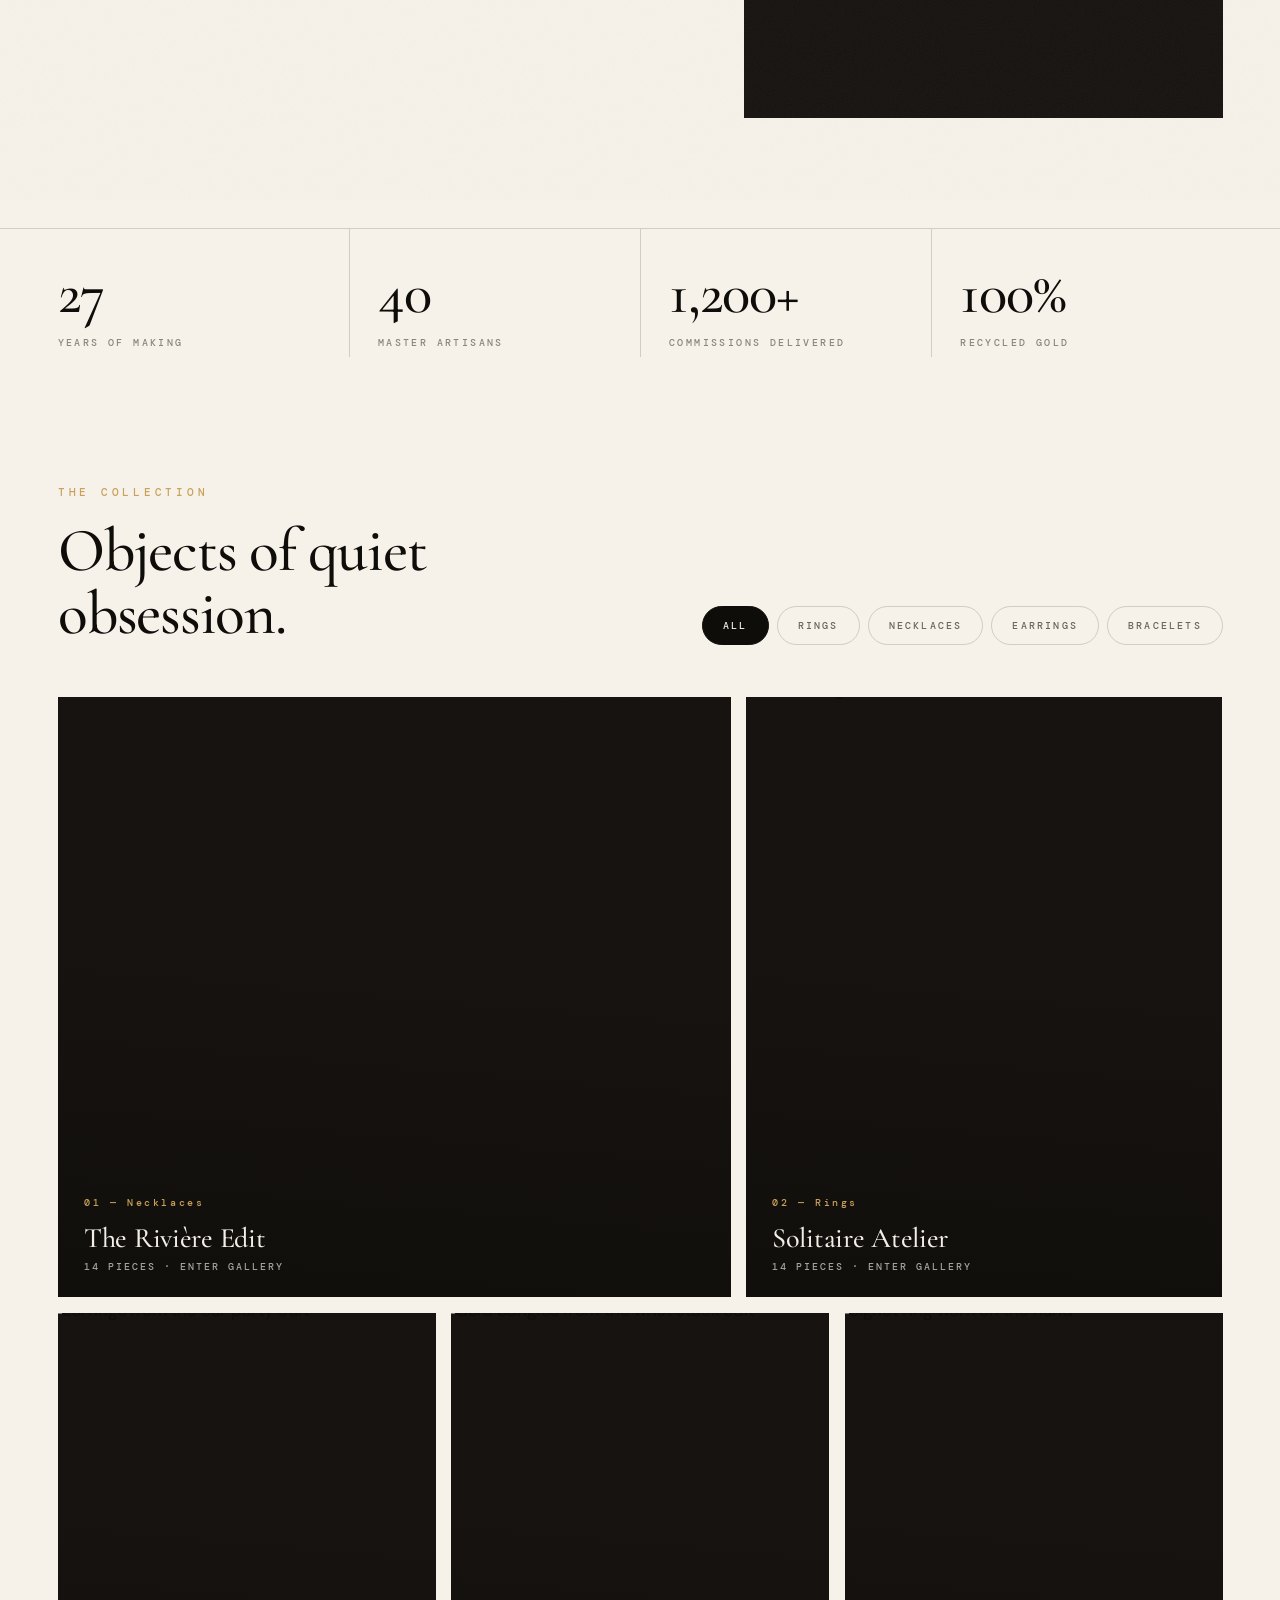
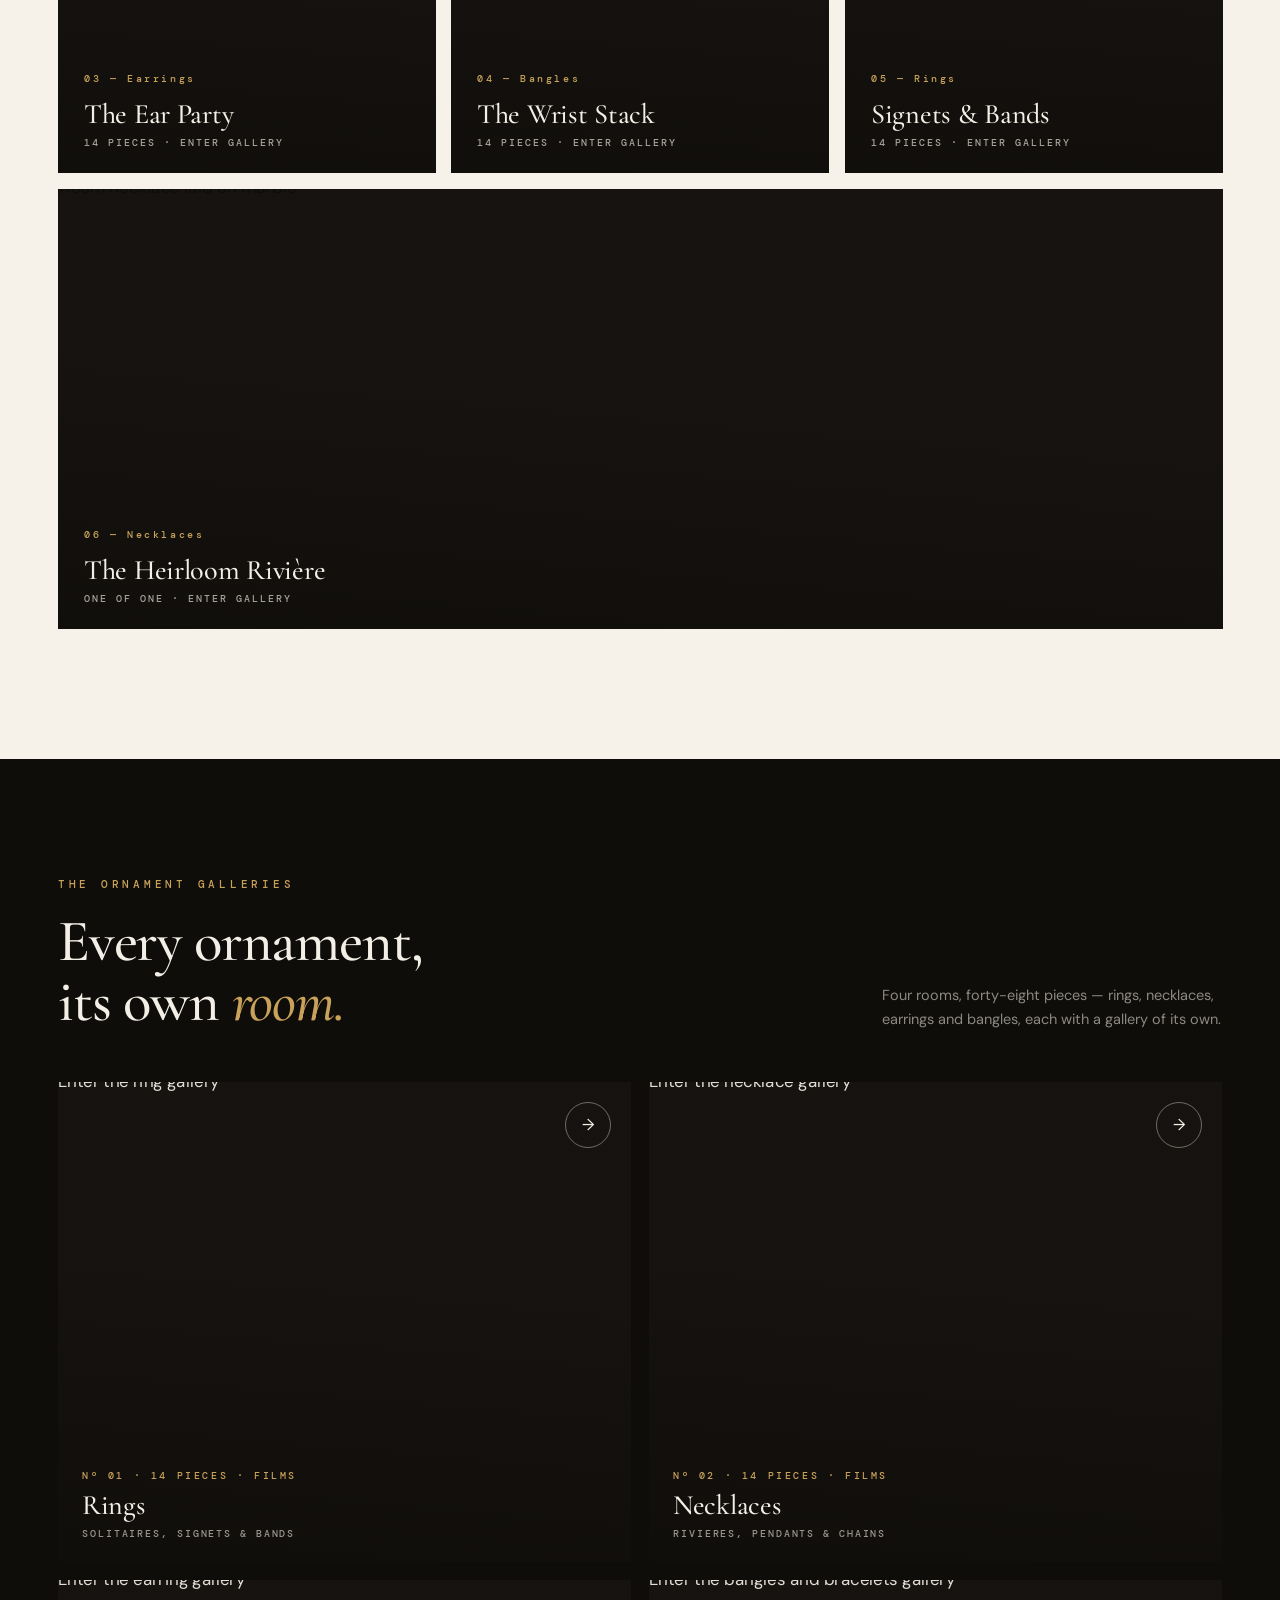
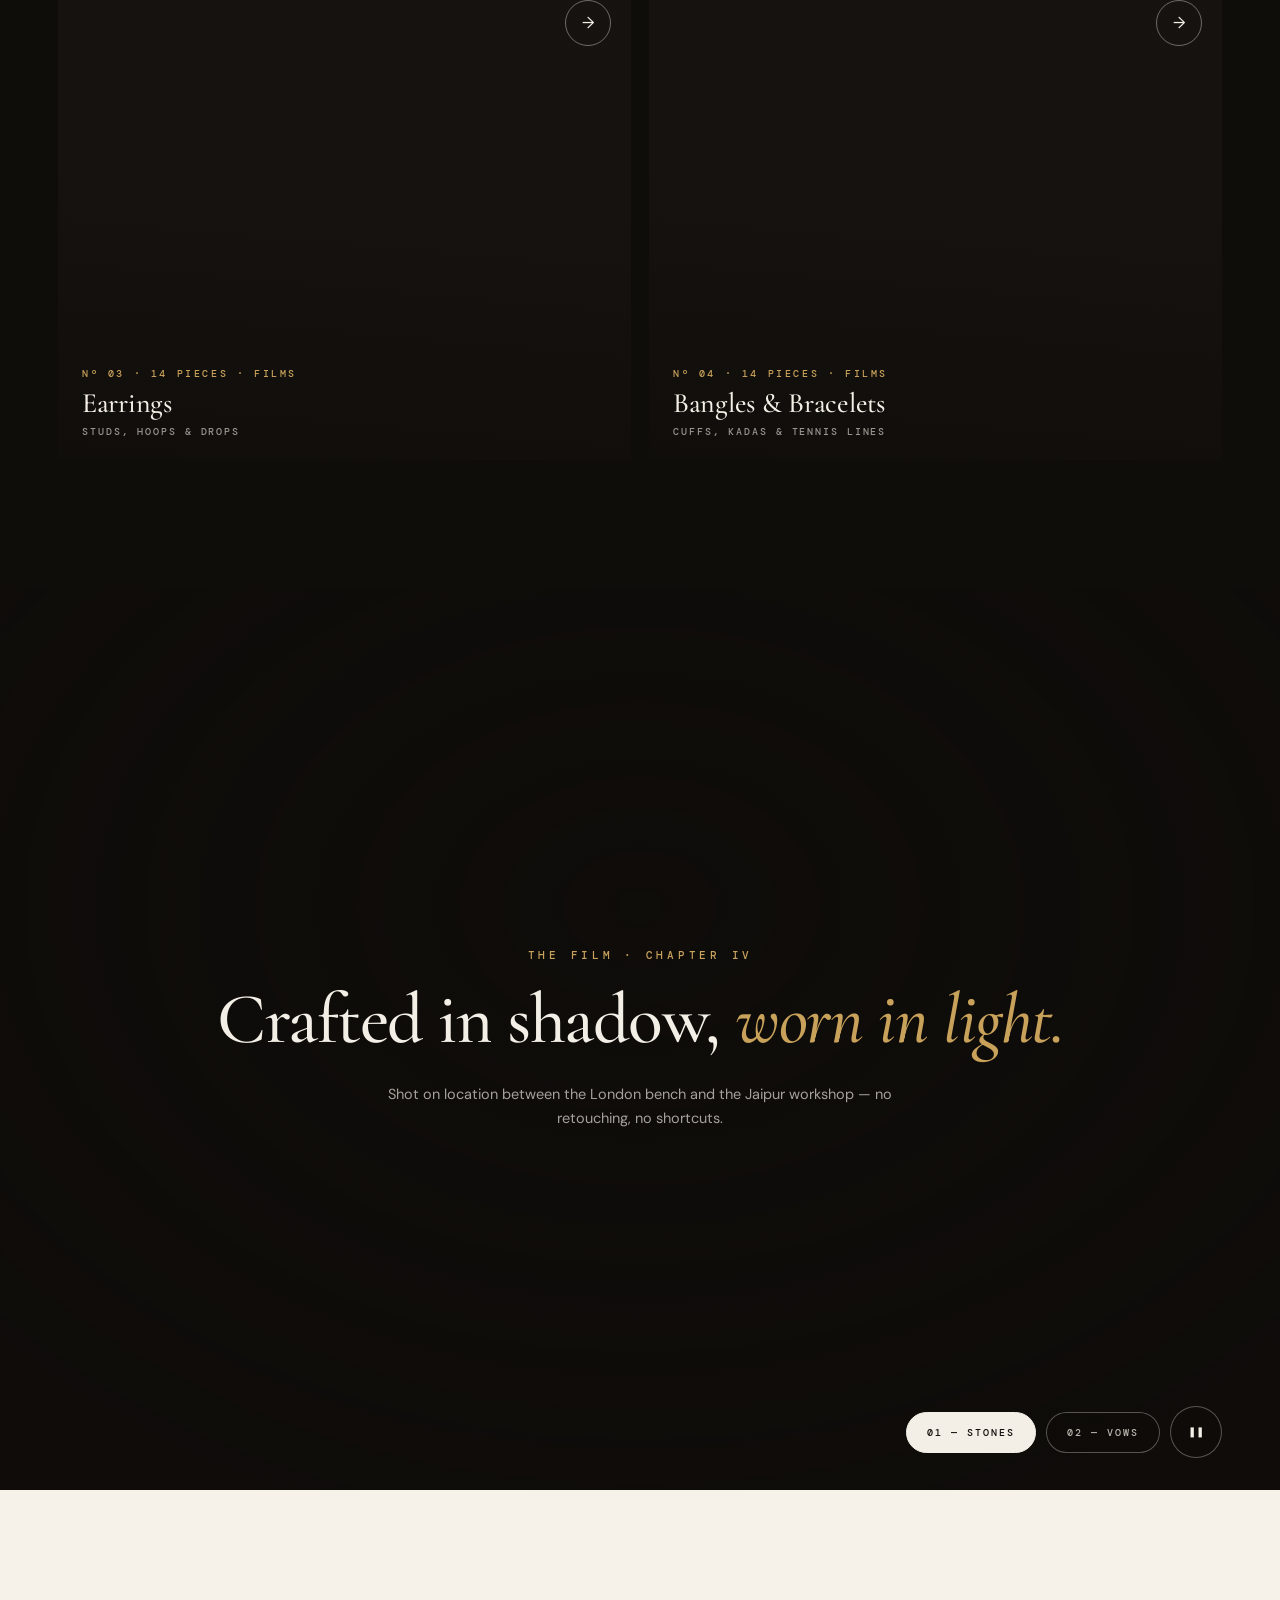
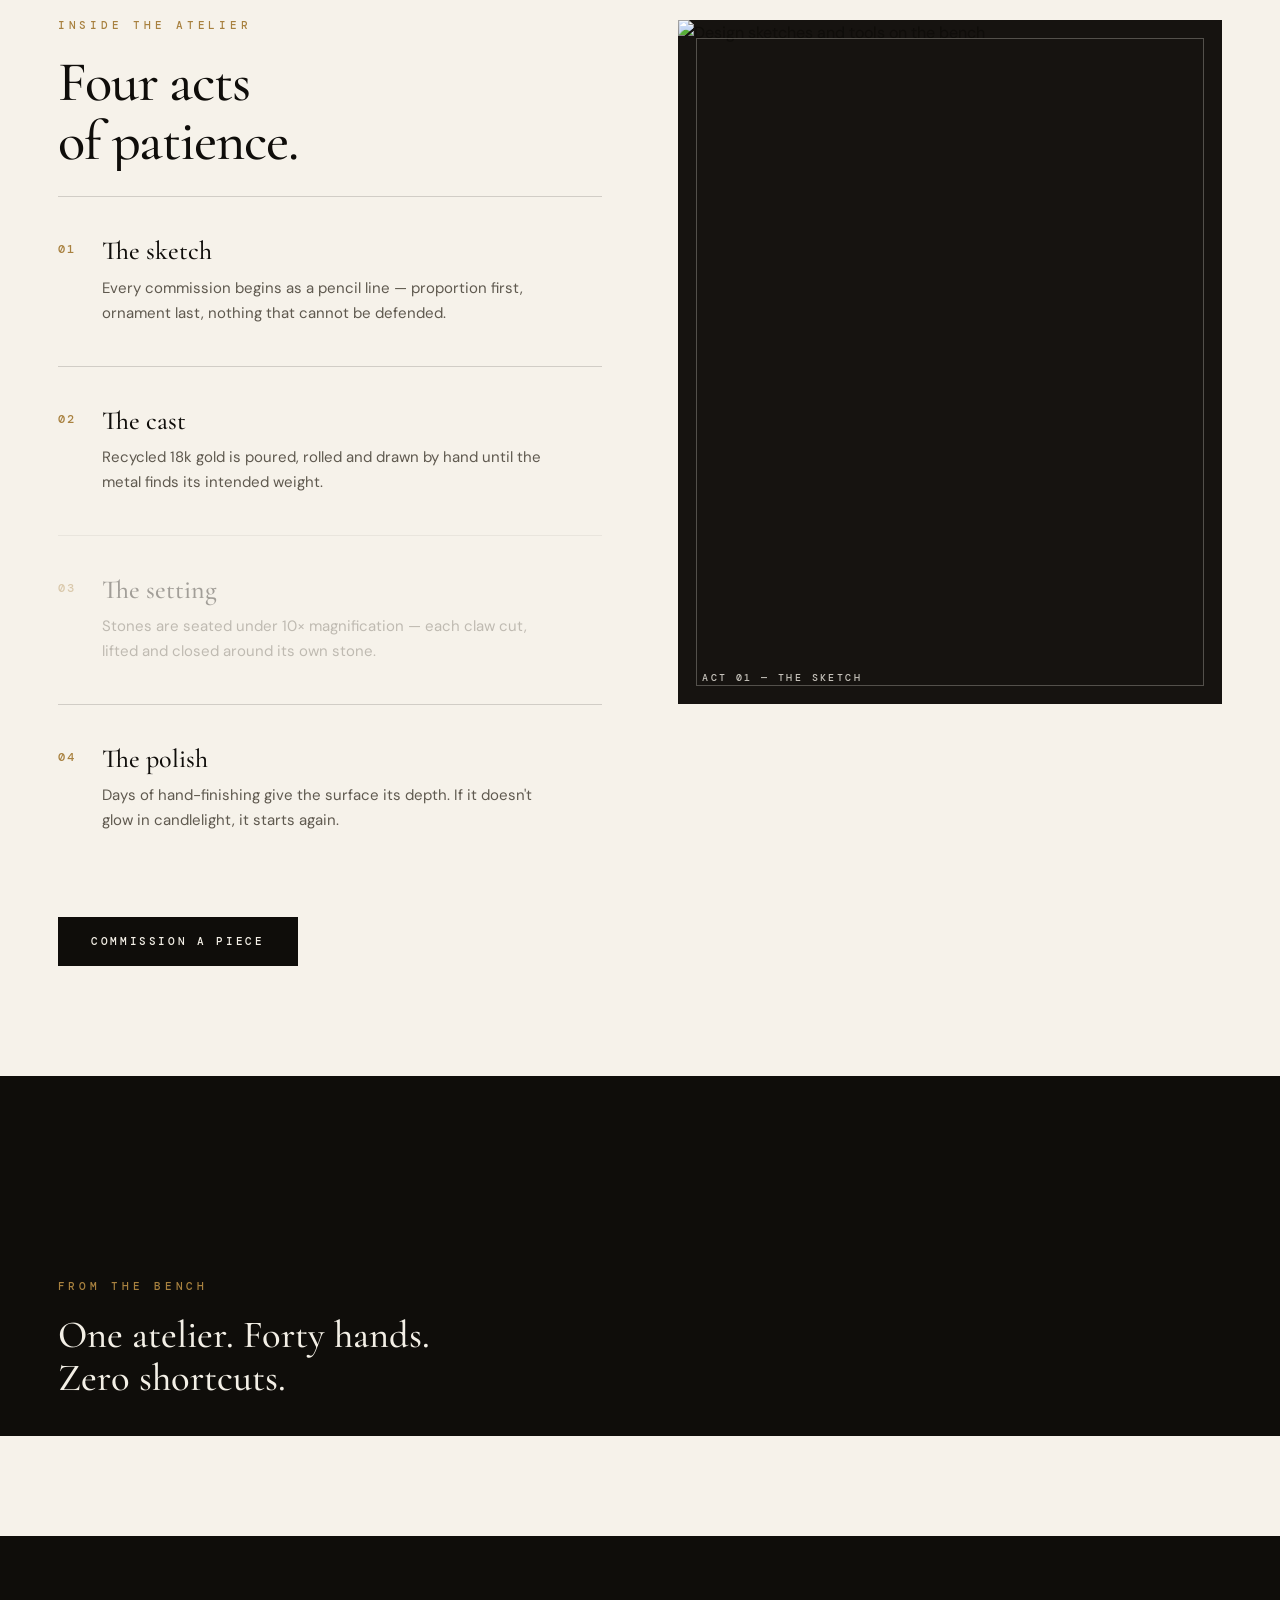
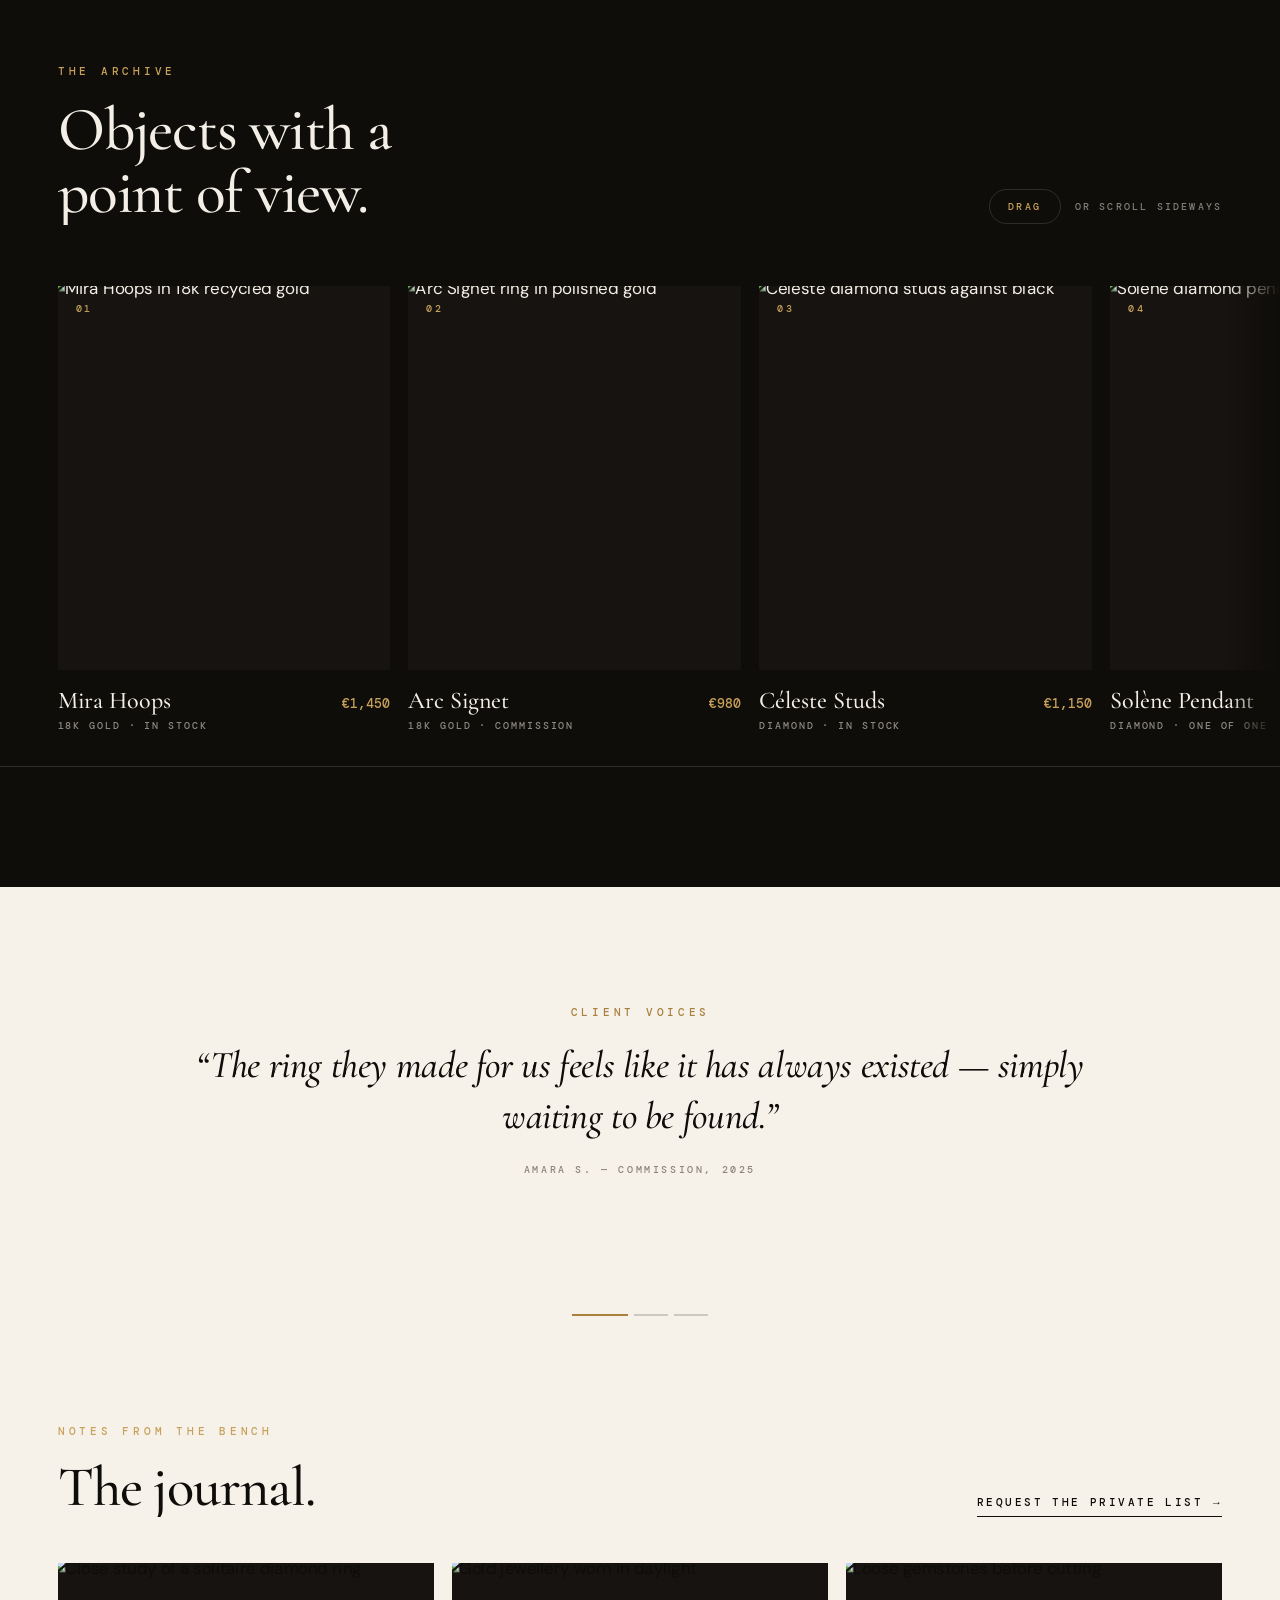
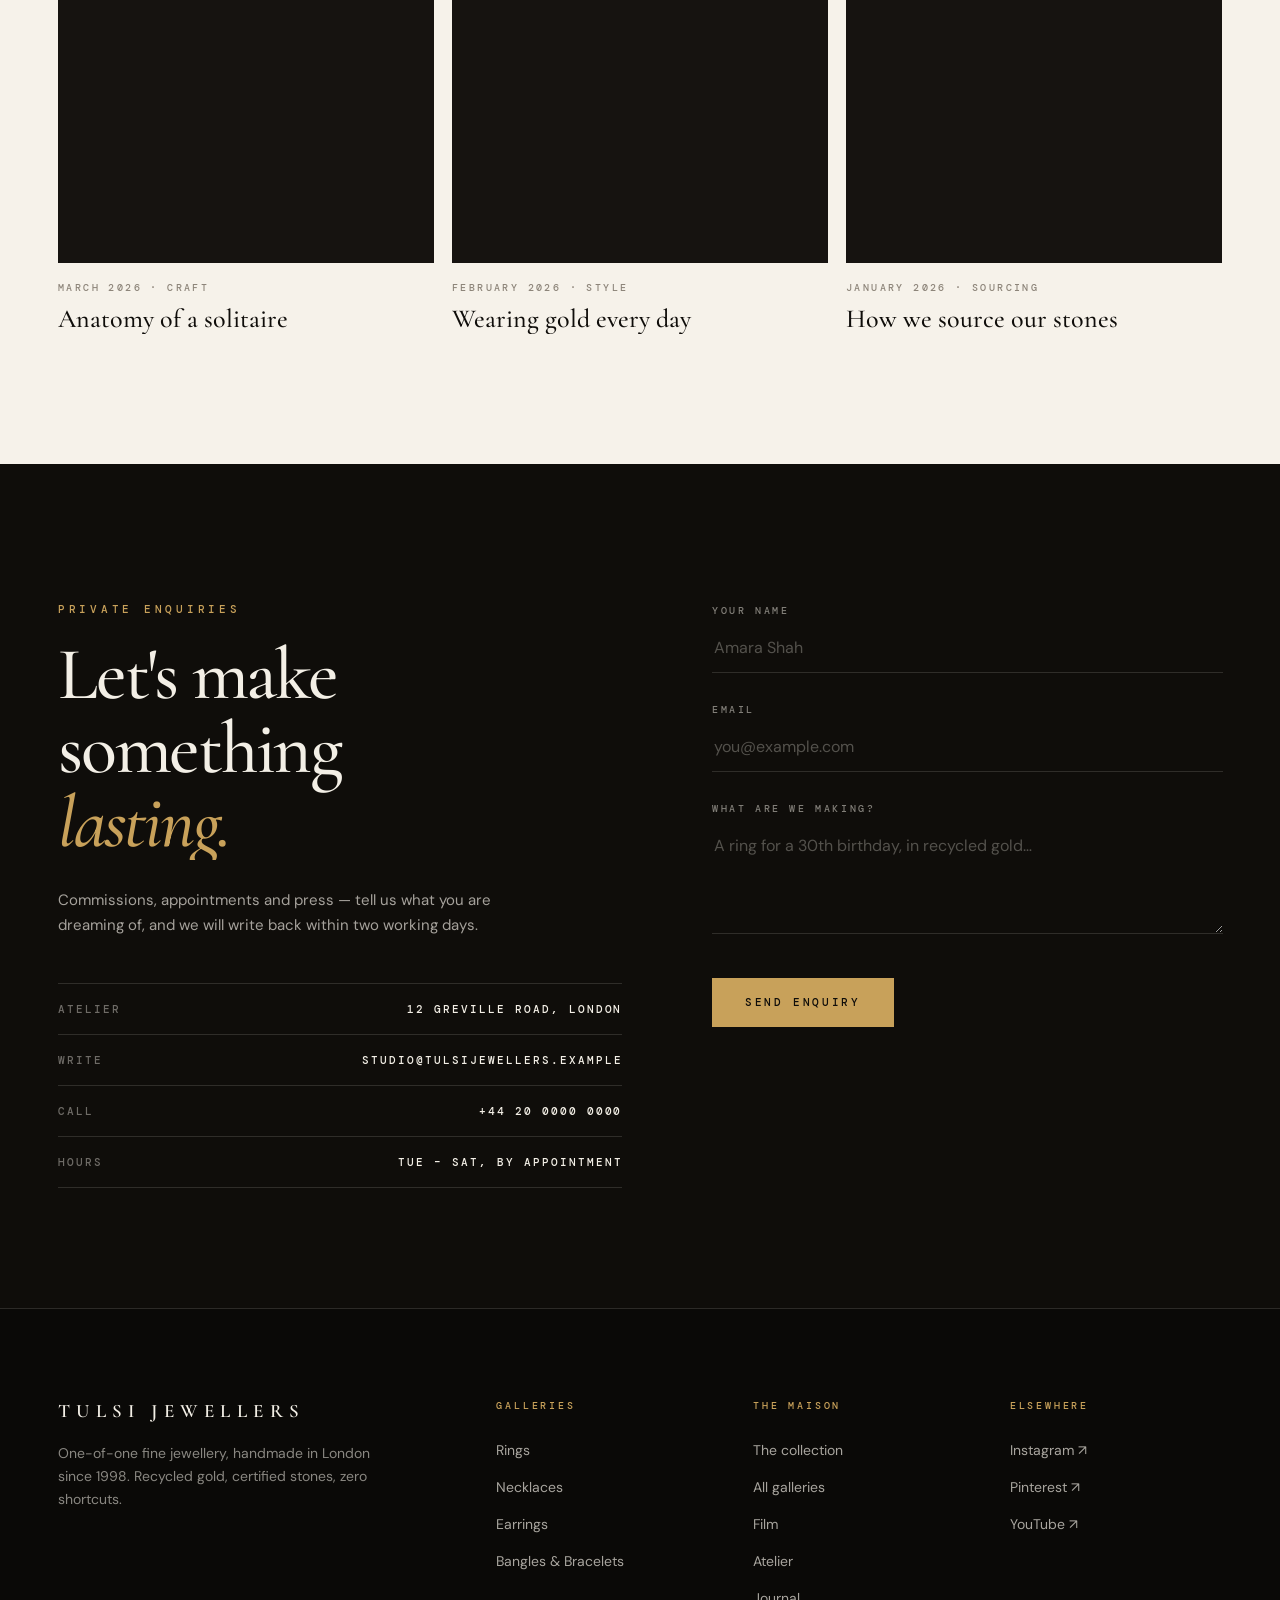
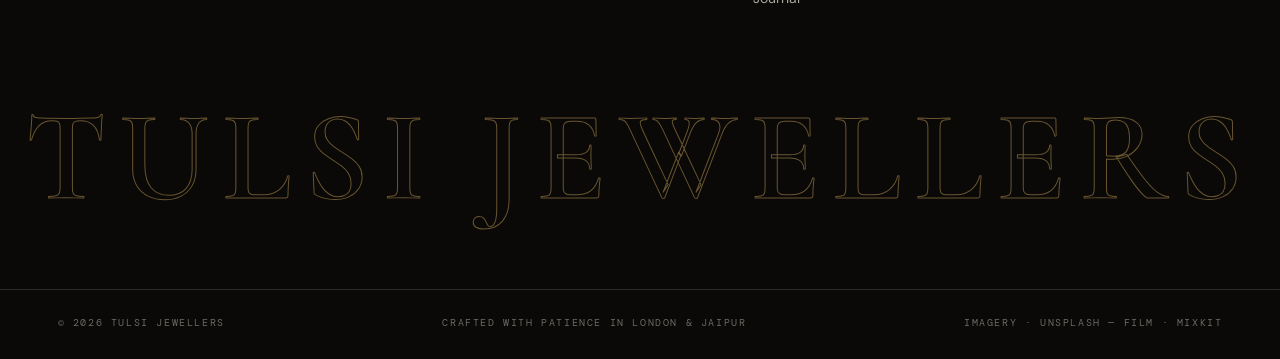
==== commit e466296d: "added the new pagess and fix the loader by adding the logo on top of it" ====
--- a/index.html
+++ b/index.html
@@ -3,9 +3,9 @@
 <head>
   <meta charset="UTF-8" />
   <meta name="viewport" content="width=device-width, initial-scale=1.0" />
-  <meta name="description" content="Aurelia — one-of-one fine jewellery, handcrafted in our atelier from responsibly sourced gold and certified stones." />
+  <meta name="description" content="Tulsi Jewellers — one-of-one fine jewellery, handcrafted in our atelier from responsibly sourced gold and certified stones." />
   <meta name="theme-color" content="#0f0d0a" />
-  <title>AURELIA — Fine Jewellery Atelier</title>
+  <title>TULSI JEWELLERS — Fine Jewellery Atelier</title>
   <link rel="icon" href="data:image/svg+xml,<svg xmlns='http://www.w3.org/2000/svg' viewBox='0 0 100 100'><text y='.9em' font-size='90'>✦</text></svg>" />
   <link rel="preconnect" href="https://fonts.googleapis.com" />
   <link rel="preconnect" href="https://fonts.gstatic.com" crossorigin />
@@ -17,15 +17,24 @@
   <a class="skip-link" href="#collections">Skip to content</a>
 
   <!-- Preloader -->
-  <div class="preloader" id="preloader" aria-hidden="true">
+    <div class="preloader" id="preloader" aria-hidden="true">
+    <img class="preloader-logo" src="loaderimagebg.png" alt="Tulsi Jewellers" />
     <div class="preloader-brand">
-      <span class="preloader-letter" style="--i:0">A</span>
+      <span class="preloader-letter" style="--i:0">T</span>
       <span class="preloader-letter" style="--i:1">U</span>
-      <span class="preloader-letter" style="--i:2">R</span>
-      <span class="preloader-letter" style="--i:3">E</span>
-      <span class="preloader-letter" style="--i:4">L</span>
-      <span class="preloader-letter" style="--i:5">I</span>
-      <span class="preloader-letter" style="--i:6">A</span>
+      <span class="preloader-letter" style="--i:2">L</span>
+      <span class="preloader-letter" style="--i:3">S</span>
+      <span class="preloader-letter" style="--i:4">I</span>
+      <span class="preloader-letter" style="--i:5">&nbsp;</span>
+      <span class="preloader-letter" style="--i:6">J</span>
+      <span class="preloader-letter" style="--i:7">E</span>
+      <span class="preloader-letter" style="--i:8">W</span>
+      <span class="preloader-letter" style="--i:9">E</span>
+      <span class="preloader-letter" style="--i:10">L</span>
+      <span class="preloader-letter" style="--i:11">L</span>
+      <span class="preloader-letter" style="--i:12">E</span>
+      <span class="preloader-letter" style="--i:13">R</span>
+      <span class="preloader-letter" style="--i:14">S</span>
     </div>
     <div class="preloader-line"><span id="preloaderBar"></span></div>
     <p class="preloader-count" id="preloaderCount">00</p>
@@ -43,7 +52,7 @@
 
   <!-- Header -->
   <header class="site-header" id="siteHeader">
-    <a class="wordmark" href="#top">AURELIA</a>
+    <a class="wordmark" href="#top">TULSI JEWELLERS</a>
     <nav class="desktop-nav" aria-label="Primary">
       <a href="#collections">Collection</a>
       <a href="#galleries">Galleries</a>
@@ -127,7 +136,7 @@
           <div class="badge" data-reveal style="--d:.35s" aria-hidden="true">
             <svg viewBox="0 0 100 100">
               <defs><path id="badgeCircle" d="M50,50 m-38,0 a38,38 0 1,1 76,0 a38,38 0 1,1 -76,0" /></defs>
-              <text><textPath href="#badgeCircle">AURELIA ATELIER · EST. 1998 · LONDON ·&#160;</textPath></text>
+              <text><textPath href="#badgeCircle">TULSI JEWELLERS · EST. 1998 · LONDON ·&#160;</textPath></text>
             </svg>
             <span class="badge-core">✦</span>
           </div>
@@ -361,7 +370,7 @@
             <figcaption>Elena R. — Private client</figcaption>
           </figure>
           <figure class="t-slide">
-            <blockquote>“Aurelia melted three generations of gold into one necklace. There wasn't a dry eye in the room.”</blockquote>
+            <blockquote>“Tulsi Jewellers melted three generations of gold into one necklace. There wasn't a dry eye in the room.”</blockquote>
             <figcaption>Devika &amp; Arjun — Wedding collection</figcaption>
           </figure>
         </div>
@@ -411,7 +420,7 @@
           <p class="contact-sub" data-reveal style="--d:.14s">Commissions, appointments and press — tell us what you are dreaming of, and we will write back within two working days.</p>
           <div class="c-rows" data-reveal style="--d:.2s">
             <div class="c-row"><span>Atelier</span><p>12 Greville Road, London</p></div>
-            <div class="c-row"><span>Write</span><a href="mailto:studio@aurelia.example">studio@aurelia.example</a></div>
+            <div class="c-row"><span>Write</span><a href="mailto:studio@tulsijewellers.example">studio@tulsijewellers.example</a></div>
             <div class="c-row"><span>Call</span><a href="tel:+442000000000">+44 20 0000 0000</a></div>
             <div class="c-row"><span>Hours</span><p>Tue – Sat, by appointment</p></div>
           </div>
@@ -442,7 +451,7 @@
   <footer>
     <div class="container footer-top">
       <div class="f-brand">
-        <a class="wordmark f-mark" href="#top">AURELIA</a>
+        <a class="wordmark f-mark" href="#top">TULSI JEWELLERS</a>
         <p>One-of-one fine jewellery, handmade in London since 1998. Recycled gold, certified stones, zero shortcuts.</p>
       </div>
       <div class="f-col">
@@ -467,9 +476,9 @@
         <a href="#" rel="noopener">YouTube ↗</a>
       </div>
     </div>
-    <a class="footer-word" href="#top" aria-label="Aurelia — back to top">AURELIA</a>
+    <a class="footer-word" href="#top" aria-label="Tulsi Jewellers — back to top">TULSI JEWELLERS</a>
     <div class="container footer-bottom">
-      <p>© <span id="year">2026</span> Aurelia Fine Jewellery</p>
+      <p>© <span id="year">2026</span> Tulsi Jewellers</p>
       <p>Crafted with patience in London &amp; Jaipur</p>
       <p>Imagery · Unsplash — Film · Mixkit</p>
     </div>
--- a/style.css
+++ b/style.css
@@ -1,5 +1,5 @@
 /* ============================================================
-   AURELIA — Fine Jewellery Atelier
+   TULSI JEWELLERS — Fine Jewellery Atelier
    Dark-luxe editorial system · vanilla CSS, no build step
    ============================================================ */
 
@@ -140,6 +140,8 @@
 /* Preloader */
 .preloader{position:fixed;inset:0;z-index:400;background:var(--ink);display:flex;flex-direction:column;align-items:center;justify-content:center;gap:28px;transition:transform 1s var(--ease-io) .05s,visibility 1s .05s}
 .preloader.is-done{transform:translateY(-101%);visibility:hidden}
+.preloader-logo{width:300px;height:auto;opacity:0;transform:translateY(30px);animation:preLogo .8s var(--ease) forwards;animation-delay:.15s}
+@keyframes preLogo{to{opacity:1;transform:none}}
 .preloader-brand{display:flex;gap:.3em;overflow:hidden;padding:0 .1em}
 .preloader-letter{font:600 clamp(34px,5vw,58px)/1.1 var(--serif);color:var(--ivory);opacity:0;transform:translateY(115%);animation:preLetter .9s var(--ease) forwards;animation-delay:calc(.15s + var(--i)*.07s)}
 .preloader-letter:nth-child(2n){color:var(--gold)}
@@ -416,7 +418,7 @@
 .f-col h4{font:500 10px var(--mono);letter-spacing:.28em;text-transform:uppercase;color:var(--gold);margin:0 0 20px}
 .f-col a{display:block;padding:7px 0;color:rgba(243,239,230,.68);font-size:14px;transition:color .3s,transform .35s var(--ease)}
 .f-col a:hover{color:var(--ivory);transform:translateX(6px)}
-.footer-word{display:block;text-align:center;font:600 clamp(64px,15.5vw,250px)/0.95 var(--serif);letter-spacing:.1em;color:transparent;-webkit-text-stroke:1px rgba(200,161,90,.5);transition:color .9s var(--ease)}
+.footer-word{display:block;text-align:center;font:600 clamp(40px,10vw,180px)/.95 var(--serif);letter-spacing:.1em;white-space:nowrap;color:transparent;-webkit-text-stroke:1px rgba(200,161,90,.5);transition:color .9s var(--ease)}
 .footer-word:hover{color:var(--gold);-webkit-text-stroke-color:var(--gold)}
 @supports not (-webkit-text-stroke:1px #000){.footer-word{color:rgba(200,161,90,.35)}}
 .footer-bottom{display:flex;justify-content:space-between;gap:14px;flex-wrap:wrap;border-top:1px solid var(--line);margin-top:70px;padding-top:26px}
